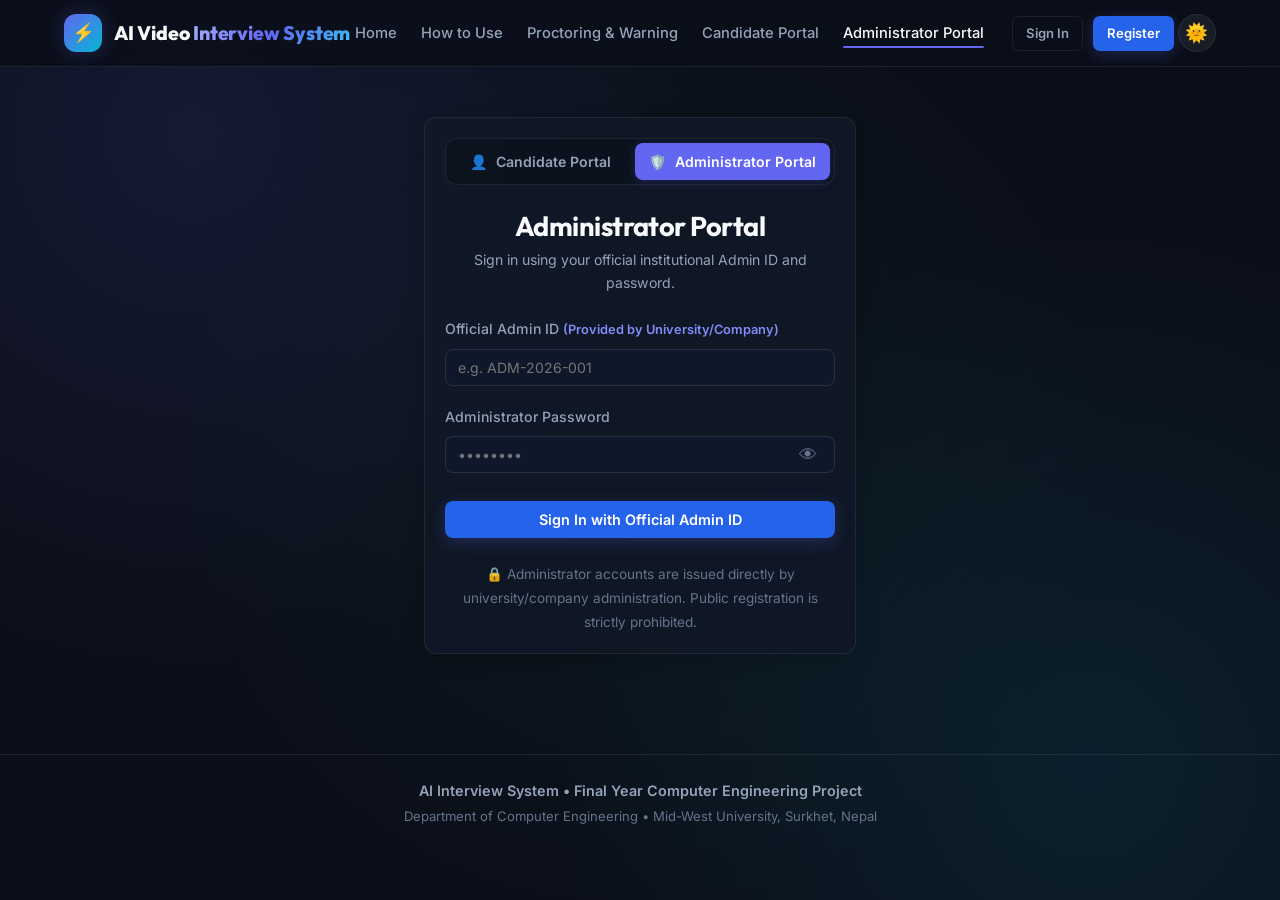
==== frontend/admin.html @ eaf7e66b "feat: complete AI interview assessment system with production CI/CD" ====
<!DOCTYPE html>
<html lang="en">
<head>
  <meta charset="UTF-8">
  <meta name="viewport" content="width=device-width, initial-scale=1.0">
  <title>Administrator Console - AI Video Interview System</title>
  <link rel="preconnect" href="https://fonts.googleapis.com">
  <link rel="preconnect" href="https://fonts.gstatic.com" crossorigin>
  <link href="https://fonts.googleapis.com/css2?family=Inter:wght@400;500;600;700&family=Outfit:wght@600;700;800&display=swap" rel="stylesheet">
  <link rel="stylesheet" href="css/style.css">
  <script>(function(){try{var t=localStorage.getItem("ai_theme")||"dark";document.documentElement.setAttribute("data-theme",t);}catch(e){}})();</script>
</head>
<body>

  <!-- Navigation -->
  <nav class="navbar">
    <div class="container nav-container">
      <a href="index.html" class="brand-logo">
        <div class="brand-icon">⚡</div>
        <span>AI Video <span class="gradient-text">Interview System</span></span>
      </a>
      <ul class="nav-links" id="main-nav-links">
        <li><a href="index.html" class="nav-link">Home</a></li>
        <li><a href="admin.html" class="nav-link active">Admin Console</a></li>
        <li><a href="db_viewer.html" class="nav-link">Database Records</a></li>
      </ul>
      <div id="nav-user-slot" class="nav-user"></div>
    </div>
  </nav>

  <div class="container" style="padding-top: 40px; padding-bottom: 80px;">

    <!-- Console Header -->
    <div style="display: flex; justify-content: space-between; align-items: center; margin-bottom: 32px; flex-wrap: wrap; gap: 16px;">
      <div>
        <div style="display: flex; align-items: center; gap: 10px; margin-bottom: 6px; flex-wrap: wrap;">
          <span class="badge-role" style="background: rgba(99, 102, 241, 0.2); color: #a5b4fc; font-weight: 700;" id="admin-badge-id">ADMIN ID: ADM-2026-001</span>
          <span class="badge-role" style="background: rgba(16, 185, 129, 0.15); color: #34d399; font-weight: 700;" id="admin-badge-inst">Mid-West University</span>
        </div>
        <h1 style="font-size: 2.2rem;">Talent Acquisition & <span class="gradient-text">Admin Console</span></h1>
        <p style="color: var(--text-secondary); margin-top: 4px;">Candidate evaluation metrics, multimodal AI scores, and ranked assessment reports.</p>
      </div>
      <div style="display: flex; gap: 12px; align-items: center; flex-wrap: wrap;">
        <button class="btn btn-primary btn-sm" onclick="openProvisionModal()">➕ Provision Admin</button>
        <a href="db_viewer.html" class="btn btn-secondary btn-sm">🗄️ Database Explorer</a>
        <button class="btn btn-outline btn-sm" onclick="loadRecruiterData()">🔄 Refresh Data</button>
      </div>
    </div>

    <!-- Admin KPI Metrics Row -->
    <div class="grid-3" style="margin-bottom: 32px;">
      <div class="glass-card">
        <div style="font-size: 0.85rem; color: var(--text-muted); font-weight: 600; text-transform: uppercase;">Total Registered Applicants</div>
        <div style="font-size: 2.5rem; font-weight: 800; font-family: var(--font-display); color: #818cf8; margin-top: 10px;" id="admin-total-candidates">--</div>
        <div style="font-size: 0.85rem; color: var(--text-secondary); margin-top: 4px;">Active talent pool in system</div>
      </div>

      <div class="glass-card">
        <div style="font-size: 0.85rem; color: var(--text-muted); font-weight: 600; text-transform: uppercase;">Completed Assessments</div>
        <div style="font-size: 2.5rem; font-weight: 800; font-family: var(--font-display); color: var(--accent-cyan); margin-top: 10px;" id="admin-completed-interviews">--</div>
        <div style="font-size: 0.85rem; color: var(--text-secondary); margin-top: 4px;">Evaluated via multimodal fusion models</div>
      </div>

      <div class="glass-card">
        <div style="font-size: 0.85rem; color: var(--text-muted); font-weight: 600; text-transform: uppercase;">Applicant Pool Average</div>
        <div style="font-size: 2.5rem; font-weight: 800; font-family: var(--font-display); color: var(--accent-emerald); margin-top: 10px;" id="admin-avg-score">--%</div>
        <div style="font-size: 0.85rem; color: var(--text-secondary); margin-top: 4px;">Composite scoring benchmark</div>
      </div>
    </div>

    <!-- Candidate Search by ID Section -->
    <div class="candidate-search-card" id="admin-search-candidate-section">
      <div style="display: flex; justify-content: space-between; align-items: center; flex-wrap: wrap; gap: 12px;">
        <div>
          <div style="display: flex; align-items: center; gap: 8px; margin-bottom: 4px;">
            <span class="badge-role" style="background: rgba(99, 102, 241, 0.2); color: #a5b4fc; font-weight: 700;">PRO FEATURE</span>
            <h2 style="font-size: 1.35rem; margin: 0; color: var(--text-primary);">Search Candidate Record</h2>
          </div>
          <p style="color: var(--text-secondary); font-size: 0.9rem; margin: 0;">
            Enter an applicant's unique Candidate ID to inspect their complete verification dossier, Q&A records, adaptive interview flow, and proctoring security logs.
          </p>
        </div>
      </div>

      <form id="admin-search-form" class="search-input-group" onsubmit="handleCandidateSearch(event)">
        <input 
          type="text" 
          id="admin-search-cid" 
          class="search-input-field" 
          placeholder="Enter Candidate ID (e.g. CID-2026-9E4B2A or AI-2026-0001)..." 
          required 
          autocomplete="off"
        >
        <button type="submit" class="btn btn-primary" id="btn-admin-search" style="padding: 13px 26px; font-weight: 700;">
          🔍 Search Candidate
        </button>
      </form>

      <!-- Quick Candidate Pool Chips -->
      <div class="candidate-quick-chips" id="admin-quick-chips-wrap" style="display: none;">
        <span style="font-size: 0.8rem; color: var(--text-muted); font-weight: 600;">Candidate Talent Pool:</span>
        <div id="admin-quick-chips-list" style="display: flex; gap: 8px; flex-wrap: wrap;"></div>
      </div>

      <!-- Quick Search Status / Alert -->
      <div id="admin-search-status" style="margin-top: 14px; display: none;"></div>
    </div>

    <!-- Candidate Ranking Table Card -->
    <div class="glass-card">
      <div class="glass-card-header" style="flex-wrap: wrap; gap: 16px;">
        <div>
          <h3 class="section-title" style="font-size: 1.3rem;">Candidate Performance Ranking</h3>
          <p class="section-subtitle">Ranked by multimodal AI evaluation (Text semantic relevance + Speech prosody + Facial gaze/pose)</p>
        </div>
        <div style="display: flex; gap: 10px; align-items: center; flex-wrap: wrap;">
          <input type="text" id="admin-search-input" class="form-control" placeholder="Search candidate, role, or score..." style="width: 240px;" oninput="filterRankings()">
          <select id="admin-role-filter" class="form-control" style="width: 170px;" onchange="filterRankings()">
            <option value="">All Disciplines</option>
            <option value="Software Engineer">Software Engineer</option>
            <option value="AI/ML Engineer">AI/ML Engineer</option>
            <option value="Full Stack Developer">Full Stack Developer</option>
            <option value="Data Scientist">Data Scientist</option>
          </select>
          <button type="button" class="btn-export" onclick="exportCandidates('csv')" title="Export candidate data to CSV spreadsheet">
            📥 CSV
          </button>
          <button type="button" class="btn-export" style="background: rgba(99, 102, 241, 0.15); border-color: rgba(99, 102, 241, 0.3); color: #a5b4fc;" onclick="exportCandidates('json')" title="Export candidate data to JSON file">
            📋 JSON
          </button>
        </div>
      </div>

      <div class="table-responsive" style="margin-top: 12px;">
        <table class="custom-table">
          <thead>
            <tr>
              <th style="width: 70px;">Rank</th>
              <th>Candidate Name</th>
              <th>Target Discipline</th>
              <th>Overall Score</th>
              <th>Communication</th>
              <th>Technical</th>
              <th>Eye Contact</th>
              <th>Interview Date</th>
              <th style="text-align: right;">Action</th>
            </tr>
          </thead>
          <tbody id="admin-rankings-tbody">
            <tr>
              <td colspan="9" style="text-align: center; color: var(--text-muted); padding: 32px;">Loading candidate rankings...</td>
            </tr>
          </tbody>
        </table>
      </div>
    </div>

  </div>

  <script src="js/main.js"></script>
  <script src="js/auth.js"></script>
  <script>
    let allRankings = [];

    document.addEventListener("DOMContentLoaded", async () => {
      // Enforce strict administrator authorization guard
      const user = Api.getUser();
      const token = Api.getToken();
      if (!token) {
        window.location.href = "login.html?portal=admin";
        return;
      }
      if (!user || (user.role !== "admin" && user.role !== "recruiter")) {
        Api.clearAuth();
        showToast("Access Denied: Candidate accounts cannot access the Administrator Console.", "error");
        setTimeout(() => {
          window.location.href = "dashboard.html";
        }, 1000);
        return;
      }

      // Display official Admin ID and Institution
      if (user.admin_id) {
        document.getElementById("admin-badge-id").textContent = `ADMIN ID: ${user.admin_id}`;
      }
      if (user.institution) {
        document.getElementById("admin-badge-inst").textContent = user.institution;
      }

      loadRecruiterData();
      loadCandidatePoolChips();
    });

    async function loadRecruiterData() {
      try {
        const res = await Api.request("/api/admin/stats");
        const data = res.data;
        document.getElementById("admin-total-candidates").textContent = data.total_candidates;
        document.getElementById("admin-completed-interviews").textContent = data.completed_interviews;
        document.getElementById("admin-avg-score").textContent = `${data.average_score}%`;

        allRankings = data.candidate_rankings || [];
        renderRankings(allRankings);
      } catch (err) {
        console.error("Admin stats error:", err);
        showToast("Failed to load administrator metrics: " + err.message, "error");
      }
    }

    async function loadCandidatePoolChips() {
      try {
        const res = await Api.request("/api/admin/candidates");
        if (res && res.candidates && res.candidates.length > 0) {
          const wrap = document.getElementById("admin-quick-chips-wrap");
          const list = document.getElementById("admin-quick-chips-list");
          wrap.style.display = "flex";
          list.innerHTML = "";
          res.candidates.slice(0, 8).forEach(c => {
            const cid = c.candidate_id || `CID-${c.id}`;
            const chip = document.createElement("button");
            chip.type = "button";
            chip.className = "candidate-chip";
            chip.textContent = `${cid} (${c.full_name})`;
            chip.onclick = () => {
              document.getElementById("admin-search-cid").value = cid;
              handleCandidateSearchDirect(cid);
            };
            list.appendChild(chip);
          });
        }
      } catch (err) {
        console.warn("Could not load candidate pool chips:", err);
      }
    }

    async function handleCandidateSearch(e) {
      e.preventDefault();
      const cid = document.getElementById("admin-search-cid").value.trim();
      if (!cid) return;
      handleCandidateSearchDirect(cid);
    }

    async function handleCandidateSearchDirect(candidateId) {
      const btn = document.getElementById("btn-admin-search");
      const statusDiv = document.getElementById("admin-search-status");

      if (btn) {
        btn.disabled = true;
        btn.textContent = "Verifying ID...";
      }
      statusDiv.style.display = "block";
      statusDiv.innerHTML = `<span style="color: var(--text-muted); font-size: 0.9rem;">Querying database for Candidate ID <strong>${escapeHtml(candidateId)}</strong>...</span>`;

      try {
        const res = await Api.request(`/api/admin/candidates/search-by-id?id=${encodeURIComponent(candidateId)}`);
        if (res && res.status === "success") {
          const cand = res.candidate;
          statusDiv.innerHTML = `
            <div style="background: rgba(16, 185, 129, 0.15); border: 1px solid rgba(16, 185, 129, 0.3); border-radius: var(--radius-sm); padding: 12px 16px; display: flex; justify-content: space-between; align-items: center; flex-wrap: wrap; gap: 12px;">
              <div>
                <strong style="color: #34d399;">✓ Candidate Record Verified:</strong> 
                <span style="color: var(--text-primary); font-weight: 700; margin-left: 6px;">${escapeHtml(cand.full_name)}</span> 
                <span class="badge-role" style="background: rgba(99, 102, 241, 0.2); color: #a5b4fc; margin-left: 8px;">${escapeHtml(cand.candidate_id)}</span>
              </div>
              <a href="candidate_report.html?candidate_id=${encodeURIComponent(cand.candidate_id)}" class="btn btn-primary btn-sm" style="font-weight: 700;">
                Open Complete Report ➡️
              </a>
            </div>
          `;
          setTimeout(() => {
            window.location.href = `candidate_report.html?candidate_id=${encodeURIComponent(cand.candidate_id)}`;
          }, 450);
        }
      } catch (err) {
        statusDiv.innerHTML = `
          <div style="background: rgba(239, 68, 68, 0.12); border: 1px solid rgba(239, 68, 68, 0.3); border-radius: var(--radius-sm); padding: 12px 16px; color: #f87171; font-size: 0.9rem;">
            ⚠️ ${escapeHtml(err.message || `No candidate record found matching ID '${candidateId}'.`)}
          </div>
        `;
      } finally {
        if (btn) {
          btn.disabled = false;
          btn.textContent = "🔍 Search Candidate";
        }
      }
    }

    function renderRankings(rankings) {
      const tbody = document.getElementById("admin-rankings-tbody");
      if (rankings.length === 0) {
        tbody.innerHTML = `<tr><td colspan="9" style="text-align:center; padding:32px; color:var(--text-muted);">No candidate interview records found.</td></tr>`;
        return;
      }

      let rows = "";
      rankings.forEach(r => {
        const scoreColor = r.overall_score >= 80 ? "var(--accent-emerald)" : (r.overall_score >= 65 ? "#818cf8" : "var(--accent-amber)");
        const photoSrc = r.profile_photo_url || "data:image/svg+xml;utf8,<svg xmlns='http://www.w3.org/2000/svg' width='38' height='38' viewBox='0 0 24 24' fill='%236366f1'><circle cx='12' cy='8' r='4'/><path d='M4 20c0-4 4-6 8-6s8 2 8 6'/></svg>";
        const candParam = r.candidate_id || r.candidate_name || r.id;

        rows += `
          <tr>
            <td><span class="badge-role" style="background:rgba(99,102,241,0.2); font-weight:800; color:#a5b4fc;">#${r.rank}</span></td>
            <td>
              <div style="display: flex; align-items: center; gap: 12px;">
                <img src="${photoSrc}" class="candidate-avatar-table" alt="${escapeHtml(r.candidate_name)}">
                <div>
                  <div style="font-weight:600; color:var(--text-primary);">${escapeHtml(r.candidate_name)}</div>
                  <div style="font-size:0.78rem; font-family:var(--font-display); color:#a5b4fc; font-weight:600;">
                    ${r.candidate_id ? escapeHtml(r.candidate_id) : "CID-UNASSIGNED"}
                  </div>
                </div>
              </div>
            </td>
            <td><span class="badge-tag tech" style="margin:0;">${escapeHtml(r.target_role)}</span></td>
            <td style="font-weight:800; font-size:1.05rem; color:${scoreColor};">${r.overall_score}%</td>
            <td>${r.communication_score}%</td>
            <td>${r.technical_score}%</td>
            <td>${r.eye_contact_pct}%</td>
            <td style="color:var(--text-muted); font-size:0.88rem;">${r.date}</td>
            <td style="text-align: right; white-space: nowrap;">
              <a href="candidate_report.html?candidate_id=${encodeURIComponent(candParam)}" class="btn btn-primary btn-sm" style="font-weight:700; margin-right:6px;">Dossier</a>
              <a href="report.html?interview_id=${r.interview_id}" class="btn btn-outline btn-sm">Report</a>
            </td>
          </tr>
        `;
      });
      tbody.innerHTML = rows;
    }

    function filterRankings() {
      const query = (document.getElementById("admin-search-input")?.value || "").trim().toLowerCase();
      const roleFilter = (document.getElementById("admin-role-filter")?.value || "").trim().toLowerCase();

      const filtered = allRankings.filter(r => {
        const matchesQuery = !query ||
          (r.candidate_name && r.candidate_name.toLowerCase().includes(query)) ||
          (r.candidate_id && r.candidate_id.toLowerCase().includes(query)) ||
          (r.target_role && r.target_role.toLowerCase().includes(query)) ||
          String(r.overall_score).includes(query);

        const matchesRole = !roleFilter ||
          (r.target_role && r.target_role.toLowerCase().includes(roleFilter));

        return matchesQuery && matchesRole;
      });

      renderRankings(filtered);
    }

    async function exportCandidates(format = "csv") {
      try {
        showToast(`Generating ${format.toUpperCase()} export...`, "info");
        const token = Api.getToken();
        const role = (document.getElementById("admin-role-filter")?.value || "").trim();
        let url = `/api/admin/export-candidates?format=${format}`;
        if (role) url += `&role=${encodeURIComponent(role)}`;

        const response = await fetch(`${API_BASE}${url}`, {
          headers: {
            "Authorization": `Bearer ${token}`
          }
        });

        if (!response.ok) {
          const errData = await response.json().catch(() => ({}));
          throw new Error(errData.message || `Export failed with status ${response.status}`);
        }

        const blob = await response.blob();
        const downloadUrl = window.URL.createObjectURL(blob);
        const a = document.createElement("a");
        a.style.display = "none";
        a.href = downloadUrl;
        a.download = `candidates_export_${new Date().toISOString().slice(0, 10)}.${format}`;
        document.body.appendChild(a);
        a.click();
        window.URL.revokeObjectURL(downloadUrl);
        a.remove();
        showToast(`${format.toUpperCase()} roster exported successfully!`, "success");
      } catch (err) {
        console.error("Export error:", err);
        showToast("Export failed: " + err.message, "error");
      }
    }

    function escapeHtml(str) {
      if (!str) return "";
      return String(str).replace(/&/g, "&amp;").replace(/</g, "&lt;").replace(/>/g, "&gt;").replace(/"/g, "&quot;");
    }

    // Provision Admin Modal logic
    function openProvisionModal() {
      const modal = document.getElementById("provision-admin-modal");
      if (modal) modal.style.display = "flex";
    }

    function closeProvisionModal() {
      const modal = document.getElementById("provision-admin-modal");
      if (modal) modal.style.display = "none";
    }

    async function handleProvisionSubmit(e) {
      e.preventDefault();
      const submitBtn = document.getElementById("btn-submit-provision");
      const name = document.getElementById("prov-name").value.trim();
      const email = document.getElementById("prov-email").value.trim();
      const password = document.getElementById("prov-password").value.trim();
      const institution = document.getElementById("prov-institution").value.trim();
      const roleTitle = document.getElementById("prov-role-title").value.trim();

      try {
        submitBtn.disabled = true;
        submitBtn.textContent = "Provisioning Official Account...";

        const res = await Api.request("/api/admin/provision", {
          method: "POST",
          body: JSON.stringify({
            full_name: name,
            email: email,
            password: password,
            institution: institution,
            target_role: roleTitle
          })
        });

        const newAdmin = res.admin;
        showToast(`Official Admin ID ${newAdmin.admin_id} issued successfully for ${newAdmin.full_name}!`, "success");
        closeProvisionModal();
        document.getElementById("provision-form").reset();
      } catch (err) {
        showToast(err.message || "Failed to provision administrator account", "error");
      } finally {
        submitBtn.disabled = false;
        submitBtn.textContent = "Issue Official Admin Account";
      }
    }
  </script>

  <!-- Institutional Admin Provisioning Modal -->
  <div id="provision-admin-modal" style="display: none; position: fixed; inset: 0; background: rgba(0,0,0,0.75); backdrop-filter: blur(6px); z-index: 9999; align-items: center; justify-content: center; padding: 20px;">
    <div class="glass-card" style="max-width: 480px; width: 100%; border: 1px solid rgba(99, 102, 241, 0.4);">
      <div style="display: flex; justify-content: space-between; align-items: center; margin-bottom: 20px;">
        <div>
          <span class="badge-role" style="background: rgba(99, 102, 241, 0.2); color: #a5b4fc; font-weight: 700;">INSTITUTIONAL ACCESS</span>
          <h3 style="font-size: 1.4rem; margin-top: 6px;">Provision Admin Account</h3>
          <p style="font-size: 0.85rem; color: var(--text-secondary); margin-top: 2px;">Create official company or university administrative credentials</p>
        </div>
        <button type="button" class="btn btn-outline btn-sm" onclick="closeProvisionModal()" style="padding: 4px 10px; font-size: 1.1rem;">&times;</button>
      </div>

      <form id="provision-form" onsubmit="handleProvisionSubmit(event)">
        <div class="input-group">
          <label for="prov-name">Administrator Full Name</label>
          <input type="text" id="prov-name" class="form-control" placeholder="e.g. Dr. Hari Prasad" required>
        </div>

        <div class="input-group">
          <label for="prov-email">Official Institutional Email</label>
          <input type="email" id="prov-email" class="form-control" placeholder="admin.faculty@mwu.edu.np" required>
        </div>

        <div class="input-group">
          <label for="prov-password">Temporary Initial Password</label>
          <input type="password" id="prov-password" class="form-control" placeholder="Minimum 6 characters" minlength="6" required>
        </div>

        <div class="input-group">
          <label for="prov-institution">Issuing University / Company</label>
          <input type="text" id="prov-institution" class="form-control" value="Mid-West University" required>
        </div>

        <div class="input-group">
          <label for="prov-role-title">Administrative Role Title</label>
          <select id="prov-role-title" class="form-control">
            <option value="Recruitment Lead">Recruitment Lead</option>
            <option value="Department Chair">Department Chair</option>
            <option value="Faculty Evaluator">Faculty Evaluator</option>
            <option value="Academic Dean">Academic Dean</option>
          </select>
        </div>

        <div style="font-size: 0.8rem; color: var(--text-muted); margin-bottom: 16px;">
          ℹ️ An official unique Admin ID (format: <code>ADM-YYYY-XXX</code>) will be generated automatically.
        </div>

        <div style="display: flex; gap: 12px; justify-content: flex-end;">
          <button type="button" class="btn btn-outline btn-sm" onclick="closeProvisionModal()">Cancel</button>
          <button type="submit" id="btn-submit-provision" class="btn btn-primary btn-sm">Issue Official Admin Account</button>
        </div>
      </form>
    </div>
  </div>

  <footer class="footer" style="margin-top: 50px; text-align: center; border-top: 1px solid var(--border-color); padding: 24px 0;">
    <div class="container">
      <p style="font-size: 0.9rem; color: var(--text-secondary); font-weight: 600;">
        AI Interview System &bull; Final Year Computer Engineering Project
      </p>
      <p style="font-size: 0.82rem; color: var(--text-muted); margin-top: 4px;">
        Department of Computer Engineering &bull; Mid-West University, Surkhet, Nepal
      </p>
    </div>
  </footer>
</body>
</html>
---- frontend/css/style.css ----
/* ===================================================================
   AI-Powered Intelligent Video Interview Assessment System
   Design System & Styling - Dark & Light Modern Themes
   Full Multi-Device Responsiveness (Mobile, Tablet, Laptop, Desktop)
   =================================================================== */

:root {
  /* Dark Theme (Default) */
  --bg-primary: #0b0f19;
  --bg-secondary: #111827;
  --bg-card: rgba(22, 30, 49, 0.75);
  --bg-card-hover: rgba(30, 41, 67, 0.85);
  --bg-elevated: rgba(17, 24, 39, 0.85);
  --border-color: rgba(255, 255, 255, 0.08);
  --border-focus: rgba(99, 102, 241, 0.5);
  
  --text-primary: #f8fafc;
  --text-secondary: #94a3b8;
  --text-muted: #64748b;
  
  --primary: #6366f1;
  --primary-hover: #4f46e5;
  --primary-glow: rgba(99, 102, 241, 0.25);
  
  --accent-cyan: #06b6d4;
  --accent-emerald: #10b981;
  --accent-amber: #f59e0b;
  --accent-rose: #f43f5e;
  
  --font-sans: 'Inter', -apple-system, BlinkMacSystemFont, 'Segoe UI', Roboto, sans-serif;
  --font-display: 'Outfit', -apple-system, BlinkMacSystemFont, sans-serif;
  
  --radius-sm: 8px;
  --radius-md: 12px;
  --radius-lg: 18px;
  --radius-full: 9999px;
  
  --shadow-sm: 0 2px 8px rgba(0, 0, 0, 0.3);
  --shadow-md: 0 8px 24px rgba(0, 0, 0, 0.4);
  --shadow-lg: 0 16px 40px rgba(0, 0, 0, 0.6);
  --shadow-glow: 0 0 30px var(--primary-glow);
  
  --transition: all 0.25s cubic-bezier(0.16, 1, 0.3, 1);
  --theme-transition: background-color 0.3s ease, background 0.3s ease, color 0.3s ease, border-color 0.3s ease, box-shadow 0.3s ease;
}

/* ===================================================================
   Light Theme Token Overrides
   =================================================================== */
[data-theme="light"] {
  --bg-primary: #f8fafc;
  --bg-secondary: #f1f5f9;
  --bg-card: rgba(255, 255, 255, 0.92);
  --bg-card-hover: #ffffff;
  --bg-elevated: #ffffff;
  --border-color: rgba(0, 0, 0, 0.09);
  --border-focus: rgba(99, 102, 241, 0.7);
  
  --text-primary: #0f172a;
  --text-secondary: #475569;
  --text-muted: #64748b;
  
  --primary: #4f46e5;
  --primary-hover: #4338ca;
  --primary-glow: rgba(79, 70, 229, 0.2);
  
  --shadow-sm: 0 2px 8px rgba(0, 0, 0, 0.05);
  --shadow-md: 0 8px 24px rgba(0, 0, 0, 0.07);
  --shadow-lg: 0 16px 40px rgba(0, 0, 0, 0.1);
  --shadow-glow: 0 0 25px rgba(79, 70, 229, 0.15);
}

*, *::before, *::after {
  margin: 0;
  padding: 0;
  box-sizing: border-box;
}

html {
  scroll-behavior: smooth;
  -webkit-text-size-adjust: 100%;
}

body {
  font-family: var(--font-sans);
  background-color: var(--bg-primary);
  color: var(--text-primary);
  min-height: 100vh;
  line-height: 1.6;
  overflow-x: hidden;
  background-image: 
    radial-gradient(circle at 15% 15%, rgba(99, 102, 241, 0.12) 0%, transparent 40%),
    radial-gradient(circle at 85% 85%, rgba(6, 182, 212, 0.10) 0%, transparent 40%),
    radial-gradient(circle at 50% 50%, rgba(16, 185, 129, 0.05) 0%, transparent 60%);
  background-attachment: fixed;
  transition: var(--theme-transition);
}

[data-theme="light"] body {
  background-image: 
    radial-gradient(circle at 15% 15%, rgba(99, 102, 241, 0.05) 0%, transparent 40%),
    radial-gradient(circle at 85% 85%, rgba(6, 182, 212, 0.04) 0%, transparent 40%),
    radial-gradient(circle at 50% 50%, rgba(16, 185, 129, 0.03) 0%, transparent 60%);
}

a {
  color: inherit;
  text-decoration: none;
}

/* Global Theme Transition Smoothing */
body, .navbar, .glass-card, .form-control, .btn, .portal-tabs, .footer, .feature-card {
  transition: var(--theme-transition);
}

/* ===================================================================
   Typography & Utilities
   =================================================================== */
h1, h2, h3, h4, h5, h6 {
  font-family: var(--font-display);
  font-weight: 700;
  letter-spacing: -0.02em;
  color: var(--text-primary);
  line-height: 1.25;
}

.gradient-text {
  background: linear-gradient(135deg, #a5b4fc 0%, #6366f1 50%, #38bdf8 100%);
  -webkit-background-clip: text;
  -webkit-text-fill-color: transparent;
}

[data-theme="light"] .gradient-text {
  background: linear-gradient(135deg, #4338ca 0%, #6366f1 60%, #0284c7 100%);
  -webkit-background-clip: text;
  -webkit-text-fill-color: transparent;
}

.gradient-accent {
  background: linear-gradient(135deg, #10b981 0%, #06b6d4 100%);
  -webkit-background-clip: text;
  -webkit-text-fill-color: transparent;
}

.container {
  max-width: 1200px;
  margin: 0 auto;
  padding: 0 24px;
  width: 100%;
}

/* ===================================================================
   Navigation Bar & Responsive Header
   =================================================================== */
.navbar {
  position: sticky;
  top: 0;
  z-index: 1000;
  backdrop-filter: blur(16px);
  -webkit-backdrop-filter: blur(16px);
  background: rgba(11, 15, 25, 0.85);
  border-bottom: 1px solid var(--border-color);
  padding: 14px 0;
}

[data-theme="light"] .navbar {
  background: rgba(255, 255, 255, 0.90);
  border-bottom-color: rgba(0, 0, 0, 0.08);
  box-shadow: 0 2px 14px rgba(0, 0, 0, 0.04);
}

.navbar .nav-container {
  display: flex;
  align-items: center;
  justify-content: space-between;
  position: relative;
}

.brand-logo {
  display: flex;
  align-items: center;
  gap: 12px;
  font-family: var(--font-display);
  font-size: 1.22rem;
  font-weight: 800;
  letter-spacing: -0.01em;
  color: var(--text-primary);
  flex-shrink: 0;
}

.brand-icon {
  width: 38px;
  height: 38px;
  border-radius: var(--radius-md);
  background: linear-gradient(135deg, var(--primary), var(--accent-cyan));
  display: flex;
  align-items: center;
  justify-content: center;
  font-size: 1.15rem;
  box-shadow: 0 0 20px var(--primary-glow);
  flex-shrink: 0;
}

/* Navigation Links & User Controls */
.nav-menu-wrapper {
  display: flex;
  align-items: center;
  gap: 28px;
}

.nav-links {
  display: flex;
  align-items: center;
  gap: 24px;
  list-style: none;
}

.nav-link {
  color: var(--text-secondary);
  font-size: 0.92rem;
  font-weight: 500;
  transition: var(--transition);
  position: relative;
  padding: 6px 0;
}

.nav-link:hover, .nav-link.active {
  color: var(--text-primary);
}

[data-theme="light"] .nav-link:hover, [data-theme="light"] .nav-link.active {
  color: var(--primary);
}

.nav-link.active::after {
  content: '';
  position: absolute;
  bottom: 0;
  left: 0;
  right: 0;
  height: 2px;
  background: var(--primary);
  border-radius: 2px;
}

.nav-user {
  display: flex;
  align-items: center;
  gap: 14px;
}

.badge-role {
  padding: 4px 10px;
  border-radius: var(--radius-full);
  font-size: 0.75rem;
  font-weight: 600;
  text-transform: uppercase;
  letter-spacing: 0.05em;
  background: rgba(99, 102, 241, 0.15);
  color: #a5b4fc;
  border: 1px solid rgba(99, 102, 241, 0.3);
}

[data-theme="light"] .badge-role {
  background: rgba(79, 70, 229, 0.1);
  color: #4f46e5;
  border-color: rgba(79, 70, 229, 0.25);
}

/* Header Action Buttons (Theme Toggle & Mobile Menu) */
.nav-actions {
  display: flex;
  align-items: center;
  gap: 10px;
}

.theme-toggle-btn {
  width: 38px;
  height: 38px;
  border-radius: var(--radius-full);
  border: 1px solid var(--border-color);
  background: rgba(255, 255, 255, 0.06);
  color: var(--text-primary);
  display: inline-flex;
  align-items: center;
  justify-content: center;
  font-size: 1.15rem;
  cursor: pointer;
  transition: var(--transition);
  outline: none;
  flex-shrink: 0;
  user-select: none;
}

.theme-toggle-btn:hover {
  transform: scale(1.08);
  border-color: var(--primary);
  box-shadow: 0 0 12px var(--primary-glow);
}

[data-theme="light"] .theme-toggle-btn {
  background: #ffffff;
  border-color: #cbd5e1;
  color: #0f172a;
  box-shadow: 0 2px 6px rgba(0, 0, 0, 0.05);
}

.nav-toggle-btn {
  display: none;
  width: 38px;
  height: 38px;
  border-radius: var(--radius-md);
  border: 1px solid var(--border-color);
  background: rgba(255, 255, 255, 0.06);
  color: var(--text-primary);
  align-items: center;
  justify-content: center;
  font-size: 1.3rem;
  cursor: pointer;
  transition: var(--transition);
  outline: none;
  flex-shrink: 0;
  user-select: none;
}

.nav-toggle-btn:hover {
  background: rgba(255, 255, 255, 0.12);
  border-color: var(--primary);
}

[data-theme="light"] .nav-toggle-btn {
  background: #ffffff;
  border-color: #cbd5e1;
  color: #0f172a;
}

/* ===================================================================
   Buttons & Form Controls
   =================================================================== */
.btn {
  display: inline-flex;
  align-items: center;
  justify-content: center;
  gap: 8px;
  padding: 10px 22px;
  border-radius: var(--radius-md);
  font-size: 0.94rem;
  font-weight: 600;
  cursor: pointer;
  transition: var(--transition);
  border: 1px solid transparent;
  outline: none;
  white-space: nowrap;
  text-align: center;
}

.btn-primary {
  background: linear-gradient(135deg, var(--primary), #4338ca);
  color: #ffffff !important;
  box-shadow: 0 4px 16px var(--primary-glow);
}

.btn-primary:hover {
  transform: translateY(-2px);
  box-shadow: 0 6px 24px rgba(99, 102, 241, 0.45);
}

.btn-secondary {
  background: rgba(255, 255, 255, 0.06);
  color: var(--text-primary);
  border-color: var(--border-color);
}

[data-theme="light"] .btn-secondary {
  background: #ffffff;
  color: #0f172a;
  border-color: #cbd5e1;
  box-shadow: var(--shadow-sm);
}

.btn-secondary:hover {
  background: rgba(255, 255, 255, 0.12);
  transform: translateY(-2px);
}

[data-theme="light"] .btn-secondary:hover {
  background: #f1f5f9;
}

.btn-success {
  background: linear-gradient(135deg, #10b981, #059669);
  color: #ffffff;
  box-shadow: 0 4px 16px rgba(16, 185, 129, 0.25);
}

.btn-danger {
  background: linear-gradient(135deg, #f43f5e, #e11d48);
  color: #ffffff;
  box-shadow: 0 4px 16px rgba(244, 63, 94, 0.25);
}

.btn-outline {
  background: transparent;
  border: 1px solid var(--border-color);
  color: var(--text-secondary);
}

[data-theme="light"] .btn-outline {
  color: var(--text-secondary);
  border-color: #cbd5e1;
}

.btn-outline:hover {
  border-color: var(--primary);
  color: var(--text-primary);
}

[data-theme="light"] .btn-outline:hover {
  color: var(--primary);
  border-color: var(--primary);
}

.btn-sm {
  padding: 6px 14px;
  font-size: 0.85rem;
}

.btn-lg {
  padding: 14px 30px;
  font-size: 1.02rem;
}

.input-group {
  display: flex;
  flex-direction: column;
  gap: 8px;
  margin-bottom: 20px;
  width: 100%;
}

.input-group label {
  font-size: 0.88rem;
  font-weight: 500;
  color: var(--text-secondary);
}

.form-control {
  width: 100%;
  padding: 12px 16px;
  background: var(--bg-elevated);
  border: 1px solid var(--border-color);
  border-radius: var(--radius-md);
  color: var(--text-primary);
  font-family: inherit;
  font-size: 0.95rem;
  transition: var(--transition);
}

[data-theme="light"] .form-control {
  background: #ffffff;
  border-color: #cbd5e1;
  color: #0f172a;
}

.form-control:focus {
  outline: none;
  border-color: var(--border-focus);
  box-shadow: 0 0 0 3px rgba(99, 102, 241, 0.2);
}

/* ===================================================================
   Glassmorphic Cards & Layout
   =================================================================== */
.glass-card {
  background: var(--bg-card);
  backdrop-filter: blur(12px);
  -webkit-backdrop-filter: blur(12px);
  border: 1px solid var(--border-color);
  border-radius: var(--radius-lg);
  padding: 28px;
  box-shadow: var(--shadow-md);
  transition: var(--transition);
  position: relative;
  overflow: hidden;
}

.glass-card:hover {
  border-color: rgba(255, 255, 255, 0.16);
}

[data-theme="light"] .glass-card:hover {
  border-color: rgba(0, 0, 0, 0.15);
  box-shadow: var(--shadow-lg);
}

.glass-card-header {
  display: flex;
  align-items: center;
  justify-content: space-between;
  margin-bottom: 20px;
}

.section-title {
  font-size: 1.4rem;
  margin-bottom: 6px;
}

.section-subtitle {
  color: var(--text-secondary);
  font-size: 0.9rem;
}

/* ===================================================================
   Hero Section
   =================================================================== */
.hero {
  padding: 70px 0 50px;
  text-align: center;
}

.hero-tag {
  display: inline-flex;
  align-items: center;
  gap: 8px;
  padding: 6px 16px;
  border-radius: var(--radius-full);
  background: rgba(99, 102, 241, 0.12);
  border: 1px solid rgba(99, 102, 241, 0.3);
  font-size: 0.85rem;
  color: #a5b4fc;
  margin-bottom: 24px;
}

[data-theme="light"] .hero-tag {
  background: rgba(79, 70, 229, 0.08);
  border-color: rgba(79, 70, 229, 0.2);
  color: #4f46e5;
}

.hero h1 {
  font-size: clamp(2rem, 5vw, 3.4rem);
  line-height: 1.18;
  margin-bottom: 22px;
  max-width: 900px;
  margin-left: auto;
  margin-right: auto;
}

.hero-subtitle {
  font-size: clamp(0.98rem, 2vw, 1.18rem);
  color: var(--text-secondary);
  max-width: 750px;
  margin: 0 auto 34px;
  line-height: 1.65;
}

.hero-actions {
  display: flex;
  align-items: center;
  justify-content: center;
  gap: 16px;
  flex-wrap: wrap;
  margin-bottom: 30px;
}

/* ===================================================================
   Feature Grid & Cards
   =================================================================== */
.grid-3 {
  display: grid;
  grid-template-columns: repeat(auto-fit, minmax(300px, 1fr));
  gap: 24px;
}

.grid-2 {
  display: grid;
  grid-template-columns: repeat(auto-fit, minmax(380px, 1fr));
  gap: 24px;
}

.feature-card {
  padding: 28px;
  border-radius: var(--radius-lg);
  background: var(--bg-card);
  border: 1px solid var(--border-color);
  transition: var(--transition);
}

.feature-card:hover {
  transform: translateY(-4px);
  border-color: rgba(99, 102, 241, 0.4);
  box-shadow: 0 12px 30px rgba(0, 0, 0, 0.3);
}

[data-theme="light"] .feature-card:hover {
  box-shadow: 0 12px 30px rgba(0, 0, 0, 0.08);
}

.feature-icon {
  width: 50px;
  height: 50px;
  border-radius: var(--radius-md);
  display: flex;
  align-items: center;
  justify-content: center;
  font-size: 1.55rem;
  margin-bottom: 18px;
}

.icon-blue { background: rgba(99, 102, 241, 0.15); color: #818cf8; }
.icon-cyan { background: rgba(6, 182, 212, 0.15); color: #22d3ee; }
.icon-emerald { background: rgba(16, 185, 129, 0.15); color: #34d399; }
.icon-amber { background: rgba(245, 158, 11, 0.15); color: #fbbf24; }

/* ===================================================================
   Progress Bars & Skill Badges
   =================================================================== */
.progress-container {
  margin-bottom: 16px;
}

.progress-header {
  display: flex;
  justify-content: space-between;
  margin-bottom: 6px;
  font-size: 0.9rem;
  font-weight: 500;
}

.progress-bar-bg {
  width: 100%;
  height: 8px;
  background: rgba(255, 255, 255, 0.08);
  border-radius: var(--radius-full);
  overflow: hidden;
}

[data-theme="light"] .progress-bar-bg {
  background: #e2e8f0;
}

.progress-bar-fill {
  height: 100%;
  border-radius: var(--radius-full);
  transition: width 1s ease-in-out;
}

.fill-primary { background: linear-gradient(90deg, #6366f1, #818cf8); }
.fill-emerald { background: linear-gradient(90deg, #10b981, #34d399); }
.fill-cyan { background: linear-gradient(90deg, #06b6d4, #38bdf8); }
.fill-amber { background: linear-gradient(90deg, #f59e0b, #fbbf24); }

.badge-tag {
  display: inline-block;
  padding: 4px 12px;
  background: rgba(255, 255, 255, 0.06);
  border: 1px solid var(--border-color);
  border-radius: var(--radius-full);
  font-size: 0.82rem;
  color: var(--text-secondary);
  margin: 4px;
}

[data-theme="light"] .badge-tag {
  background: #f1f5f9;
  border-color: #e2e8f0;
  color: #334155;
}

.badge-tag.tech {
  background: rgba(99, 102, 241, 0.15);
  border-color: rgba(99, 102, 241, 0.3);
  color: #c7d2fe;
}

[data-theme="light"] .badge-tag.tech {
  background: rgba(79, 70, 229, 0.1);
  border-color: rgba(79, 70, 229, 0.25);
  color: #4338ca;
}

.badge-tag.soft {
  background: rgba(16, 185, 129, 0.15);
  border-color: rgba(16, 185, 129, 0.3);
  color: #a7f3d0;
}

[data-theme="light"] .badge-tag.soft {
  background: rgba(16, 185, 129, 0.1);
  border-color: rgba(16, 185, 129, 0.25);
  color: #047857;
}

/* ===================================================================
   Circular Radial Score Gauge
   =================================================================== */
.radial-gauge-container {
  position: relative;
  width: 160px;
  height: 160px;
  margin: 0 auto;
}

.radial-gauge-svg {
  width: 100%;
  height: 100%;
  transform: rotate(-90deg);
}

.radial-gauge-bg {
  fill: none;
  stroke: rgba(255, 255, 255, 0.08);
  stroke-width: 12;
}

[data-theme="light"] .radial-gauge-bg {
  stroke: rgba(0, 0, 0, 0.08);
}

.radial-gauge-progress {
  fill: none;
  stroke: url(#scoreGradient);
  stroke-width: 12;
  stroke-linecap: round;
  transition: stroke-dashoffset 1.2s ease-out;
}

.radial-gauge-text {
  position: absolute;
  top: 50%;
  left: 50%;
  transform: translate(-50%, -50%);
  text-align: center;
}

.radial-gauge-val {
  font-size: 2.2rem;
  font-weight: 800;
  font-family: var(--font-display);
  line-height: 1;
}

.radial-gauge-label {
  font-size: 0.85rem;
  color: var(--accent-emerald);
  font-weight: 600;
  margin-top: 4px;
}

/* ===================================================================
   Interview Room & Video Preview
   =================================================================== */
.interview-wrapper {
  display: grid;
  grid-template-columns: 1fr 380px;
  gap: 24px;
  align-items: start;
}

.video-container {
  position: relative;
  width: 100%;
  height: 480px;
  background: #000000;
  border-radius: var(--radius-lg);
  overflow: hidden;
  border: 1px solid var(--border-color);
  box-shadow: var(--shadow-lg);
}

.video-feed {
  width: 100%;
  height: 100%;
  object-fit: cover;
  transform: scaleX(-1);
}

.canvas-overlay {
  position: absolute;
  top: 0;
  left: 0;
  width: 100%;
  height: 100%;
  pointer-events: none;
  transform: scaleX(-1);
}

.video-status-bar {
  position: absolute;
  top: 16px;
  left: 16px;
  right: 16px;
  display: flex;
  justify-content: space-between;
  align-items: center;
  z-index: 10;
}

.rec-indicator {
  display: flex;
  align-items: center;
  gap: 8px;
  background: rgba(0, 0, 0, 0.7);
  backdrop-filter: blur(8px);
  padding: 6px 14px;
  border-radius: var(--radius-full);
  font-size: 0.85rem;
  font-weight: 700;
  color: #ffffff;
  border: 1px solid rgba(244, 63, 94, 0.4);
}

.rec-dot {
  width: 10px;
  height: 10px;
  background: var(--accent-rose);
  border-radius: 50%;
  animation: pulse 1.5s infinite;
}

@keyframes pulse {
  0% { transform: scale(1); opacity: 1; }
  50% { transform: scale(1.3); opacity: 0.5; }
  100% { transform: scale(1); opacity: 1; }
}

.timer-badge {
  background: rgba(0, 0, 0, 0.7);
  backdrop-filter: blur(8px);
  padding: 6px 14px;
  border-radius: var(--radius-full);
  font-family: monospace;
  font-size: 0.95rem;
  font-weight: 700;
  color: #38bdf8;
  border: 1px solid rgba(56, 189, 248, 0.3);
}

.video-metrics-overlay {
  position: absolute;
  bottom: 16px;
  left: 16px;
  right: 16px;
  background: rgba(11, 15, 25, 0.85);
  backdrop-filter: blur(12px);
  padding: 12px 18px;
  border-radius: var(--radius-md);
  border: 1px solid var(--border-color);
  display: flex;
  justify-content: space-around;
  font-size: 0.82rem;
  gap: 8px;
  flex-wrap: wrap;
}

[data-theme="light"] .video-metrics-overlay {
  background: rgba(255, 255, 255, 0.9);
  color: #0f172a;
}

.metric-pill {
  display: flex;
  align-items: center;
  gap: 8px;
}

.metric-pill .dot {
  width: 8px;
  height: 8px;
  border-radius: 50%;
  background: var(--accent-emerald);
}

/* Audio Waveform Simulator */
.waveform-bars {
  display: flex;
  align-items: center;
  gap: 4px;
  height: 24px;
}

.waveform-bar {
  width: 3px;
  background: var(--primary);
  border-radius: 2px;
  animation: wave 1s ease-in-out infinite alternate;
}

@keyframes wave {
  0% { height: 4px; }
  100% { height: 22px; }
}

/* Question Banner */
.question-banner {
  background: var(--bg-card);
  border: 1px solid var(--border-color);
  border-radius: var(--radius-lg);
  padding: 24px;
  margin-bottom: 20px;
}

.question-badge {
  display: inline-block;
  padding: 4px 10px;
  background: rgba(99, 102, 241, 0.15);
  color: #a5b4fc;
  border-radius: var(--radius-sm);
  font-size: 0.78rem;
  font-weight: 700;
  text-transform: uppercase;
  margin-bottom: 10px;
}

[data-theme="light"] .question-badge {
  background: rgba(79, 70, 229, 0.1);
  color: #4f46e5;
}

.question-title {
  font-size: 1.25rem;
  line-height: 1.4;
  margin-bottom: 12px;
}

/* Toast Notifications */
.toast-container {
  position: fixed;
  bottom: 24px;
  right: 24px;
  z-index: 2000;
  display: flex;
  flex-direction: column;
  gap: 12px;
  max-width: 420px;
  width: calc(100vw - 48px);
  pointer-events: none;
}

.toast {
  pointer-events: auto;
  padding: 14px 18px;
  border-radius: var(--radius-md);
  background: var(--bg-elevated);
  border: 1px solid var(--border-color);
  backdrop-filter: blur(20px);
  -webkit-backdrop-filter: blur(20px);
  color: var(--text-primary);
  font-size: 0.92rem;
  display: flex;
  align-items: center;
  justify-content: space-between;
  gap: 12px;
  box-shadow: var(--shadow-lg);
  animation: toastSlideIn 0.35s cubic-bezier(0.16, 1, 0.3, 1) forwards;
  transition: opacity 0.3s ease, transform 0.3s cubic-bezier(0.16, 1, 0.3, 1), box-shadow 0.2s ease;
  position: relative;
  overflow: hidden;
}

.toast:hover {
  box-shadow: 0 20px 48px rgba(0, 0, 0, 0.5);
}

.toast-content {
  display: flex;
  align-items: center;
  gap: 12px;
  flex: 1;
  word-break: break-word;
}

.toast-icon {
  width: 28px;
  height: 28px;
  border-radius: 50%;
  display: inline-flex;
  align-items: center;
  justify-content: center;
  font-weight: 700;
  font-size: 0.85rem;
  flex-shrink: 0;
}

.toast-message {
  line-height: 1.4;
  font-weight: 500;
}

.toast-close-btn {
  background: transparent;
  border: none;
  color: var(--text-muted);
  cursor: pointer;
  padding: 4px 6px;
  border-radius: var(--radius-sm);
  font-size: 1rem;
  line-height: 1;
  transition: var(--transition);
  flex-shrink: 0;
}

.toast-close-btn:hover {
  color: var(--text-primary);
  background: rgba(255, 255, 255, 0.1);
}

.toast.success {
  border-left: 4px solid var(--accent-emerald);
}
.toast.success .toast-icon {
  background: rgba(16, 185, 129, 0.2);
  color: #34d399;
}

.toast.error {
  border-left: 4px solid var(--accent-rose);
}
.toast.error .toast-icon {
  background: rgba(244, 63, 94, 0.2);
  color: #f87171;
}

.toast.warning {
  border-left: 4px solid var(--accent-amber);
}
.toast.warning .toast-icon {
  background: rgba(245, 158, 11, 0.2);
  color: #fbbf24;
}

.toast.info {
  border-left: 4px solid var(--primary);
}
.toast.info .toast-icon {
  background: rgba(99, 102, 241, 0.2);
  color: #818cf8;
}

@keyframes toastSlideIn {
  from {
    transform: translateY(24px) scale(0.95);
    opacity: 0;
  }
  to {
    transform: translateY(0) scale(1);
    opacity: 1;
  }
}

@keyframes toastSlideOut {
  from {
    transform: translateY(0) scale(1);
    opacity: 1;
  }
  to {
    transform: translateY(24px) scale(0.95);
    opacity: 0;
  }
}

/* ===================================================================
   Table Styling (Admin & Recruiter)
   =================================================================== */
.table-responsive {
  width: 100%;
  overflow-x: auto;
  -webkit-overflow-scrolling: touch;
}

.custom-table {
  width: 100%;
  border-collapse: collapse;
  text-align: left;
  min-width: 600px;
}

.custom-table th {
  padding: 14px 18px;
  font-size: 0.82rem;
  text-transform: uppercase;
  letter-spacing: 0.05em;
  color: var(--text-muted);
  border-bottom: 1px solid var(--border-color);
  background: rgba(0, 0, 0, 0.1);
}

[data-theme="light"] .custom-table th {
  background: rgba(241, 245, 249, 0.7);
  color: #475569;
  border-bottom: 1px solid #e2e8f0;
}

.custom-table td {
  padding: 16px 18px;
  border-bottom: 1px solid var(--border-color);
  font-size: 0.92rem;
  color: var(--text-primary);
}

[data-theme="light"] .custom-table td {
  border-bottom: 1px solid #f1f5f9;
}

.custom-table tr:hover td {
  background: rgba(255, 255, 255, 0.02);
}

[data-theme="light"] .custom-table tr:hover td {
  background: rgba(79, 70, 229, 0.04);
}

.footer {
  margin-top: 80px;
  padding: 40px 0;
  border-top: 1px solid var(--border-color);
  text-align: center;
  color: var(--text-muted);
  font-size: 0.88rem;
}

[data-theme="light"] .footer {
  border-top-color: #e2e8f0;
}

/* ===================================================================
   Portal Selector & Access Components
   =================================================================== */
.portal-tabs {
  display: flex;
  background: rgba(11, 15, 25, 0.6);
  padding: 4px;
  border-radius: var(--radius-md);
  border: 1px solid var(--border-color);
  margin-bottom: 24px;
  gap: 4px;
}

[data-theme="light"] .portal-tabs {
  background: #e2e8f0;
  border-color: #cbd5e1;
}

.portal-tab {
  flex: 1;
  padding: 10px 14px;
  border: none;
  background: transparent;
  color: var(--text-secondary);
  font-family: var(--font-sans);
  font-size: 0.88rem;
  font-weight: 600;
  border-radius: var(--radius-sm);
  cursor: pointer;
  transition: var(--transition);
  display: flex;
  align-items: center;
  justify-content: center;
  gap: 8px;
  white-space: nowrap;
}

.portal-tab:hover {
  color: var(--text-primary);
  background: rgba(255, 255, 255, 0.05);
}

[data-theme="light"] .portal-tab:hover {
  color: #0f172a;
  background: rgba(255, 255, 255, 0.8);
}

.portal-tab.active {
  background: var(--primary);
  color: #ffffff;
  box-shadow: 0 2px 10px var(--primary-glow);
}

.portal-badge-notice {
  font-size: 0.82rem;
  color: var(--text-muted);
  text-align: center;
  margin-top: 16px;
}

/* Dropzone styling */
.dropzone {
  border: 2px dashed rgba(99, 102, 241, 0.4);
  border-radius: var(--radius-lg);
  padding: 48px 24px;
  text-align: center;
  background: rgba(17, 24, 39, 0.4);
  cursor: pointer;
  transition: var(--transition);
}

[data-theme="light"] .dropzone {
  background: #f8fafc;
  border-color: rgba(79, 70, 229, 0.4);
}

.dropzone:hover, .dropzone.dragover {
  border-color: var(--primary);
  background: rgba(99, 102, 241, 0.08);
  transform: scale(1.01);
}

/* ===================================================================
   Responsive Design & Breakpoint Media Queries
   =================================================================== */

/* Tablet & Smaller Laptop (max-width: 1024px) */
@media (max-width: 1024px) {
  .container {
    padding: 0 20px;
  }

  .grid-3 {
    grid-template-columns: repeat(auto-fit, minmax(260px, 1fr));
    gap: 20px;
  }

  .grid-2 {
    grid-template-columns: 1fr;
    gap: 20px;
  }

  .interview-wrapper {
    grid-template-columns: 1fr;
  }

  .score-card-grid {
    grid-template-columns: 1fr !important;
  }
}

/* Mobile & Tablet Portrait (max-width: 860px) */
@media (max-width: 860px) {
  .nav-toggle-btn {
    display: inline-flex;
  }

  .nav-menu-wrapper {
    position: absolute;
    top: 100%;
    left: 0;
    right: 0;
    background: var(--bg-primary);
    backdrop-filter: blur(20px);
    -webkit-backdrop-filter: blur(20px);
    border-bottom: 1px solid var(--border-color);
    box-shadow: var(--shadow-lg);
    flex-direction: column;
    padding: 24px;
    gap: 20px;
    display: none;
    z-index: 1500;
  }

  .nav-menu-wrapper.open {
    display: flex;
    animation: slideDown 0.25s ease-out;
  }

  @keyframes slideDown {
    from { opacity: 0; transform: translateY(-8px); }
    to { opacity: 1; transform: translateY(0); }
  }

  .nav-links {
    flex-direction: column;
    width: 100%;
    align-items: stretch;
    gap: 12px;
  }

  .nav-link {
    padding: 8px 12px;
    border-radius: var(--radius-sm);
  }

  .nav-link.active {
    background: rgba(99, 102, 241, 0.1);
  }

  .nav-link.active::after {
    display: none;
  }

  .nav-user {
    width: 100%;
    flex-direction: column;
    align-items: stretch;
    border-top: 1px solid var(--border-color);
    padding-top: 16px;
    gap: 12px;
  }

  .nav-user .btn {
    width: 100%;
  }

  .hero h1 {
    font-size: 2.5rem;
  }
}

/* Mobile Devices (max-width: 640px) */
@media (max-width: 640px) {
  .container {
    padding: 0 16px;
  }

  .navbar {
    padding: 10px 0;
  }

  .brand-logo span {
    font-size: 1.05rem;
  }

  .brand-icon {
    width: 34px;
    height: 34px;
    font-size: 1rem;
  }

  .glass-card {
    padding: 20px 16px;
    border-radius: var(--radius-md);
  }

  .hero {
    padding: 40px 0 30px;
  }

  .hero-tag {
    font-size: 0.78rem;
    padding: 4px 12px;
    margin-bottom: 18px;
    text-align: left;
  }

  .hero h1 {
    font-size: 1.95rem;
    line-height: 1.22;
    margin-bottom: 16px;
  }

  .hero-subtitle {
    font-size: 0.95rem;
    margin-bottom: 24px;
  }

  .hero-actions {
    flex-direction: column;
    width: 100%;
    gap: 12px;
    margin-bottom: 24px;
  }

  .hero-actions .btn {
    width: 100%;
  }

  .grid-3, .grid-2 {
    grid-template-columns: 1fr;
    gap: 16px;
  }

  .portal-tabs {
    flex-direction: column;
    gap: 6px;
  }

  .video-container {
    height: 300px;
  }

  .video-metrics-overlay {
    flex-direction: column;
    gap: 8px;
    align-items: flex-start;
    padding: 8px 12px;
    font-size: 0.75rem;
  }

  .custom-table th, .custom-table td {
    padding: 12px 10px;
    font-size: 0.84rem;
  }

  .toast-container {
    right: 12px;
    left: 12px;
    bottom: 12px;
    max-width: none;
  }

  .footer {
    margin-top: 40px;
    padding: 24px 0;
  }
}

/* Extra Small Phones (max-width: 380px) */
@media (max-width: 380px) {
  .hero h1 {
    font-size: 1.7rem;
  }

  .brand-logo span span.gradient-text {
    display: none; /* keep clean on tiny screens */
  }

  .btn {
    padding: 8px 16px;
    font-size: 0.88rem;
  }
}

/* ===================================================================
   Candidate Profile Photo & Candidate ID System Styles
   =================================================================== */

/* Photo Capture & Upload Widget */
.photo-capture-box {
  background: var(--bg-card);
  border: 1px dashed var(--border-color);
  border-radius: var(--radius-md);
  padding: 20px;
  text-align: center;
  margin-bottom: 20px;
  transition: var(--transition);
}

.photo-capture-box:hover {
  border-color: var(--primary);
  background: var(--bg-card-hover);
}

.photo-preview-container {
  position: relative;
  width: 120px;
  height: 120px;
  margin: 0 auto 16px;
}

.photo-preview-img {
  width: 100%;
  height: 100%;
  border-radius: var(--radius-full);
  object-fit: cover;
  border: 3px solid var(--primary);
  box-shadow: 0 0 20px var(--primary-glow);
  background: var(--bg-elevated);
  display: block;
}

.photo-placeholder {
  width: 100%;
  height: 100%;
  border-radius: var(--radius-full);
  background: rgba(99, 102, 241, 0.1);
  border: 2px dashed rgba(99, 102, 241, 0.4);
  display: flex;
  flex-direction: column;
  align-items: center;
  justify-content: center;
  color: var(--text-muted);
  font-size: 2.2rem;
  transition: var(--transition);
}

.photo-badge-indicator {
  position: absolute;
  bottom: 4px;
  right: 4px;
  background: var(--accent-emerald);
  color: #fff;
  border-radius: var(--radius-full);
  width: 26px;
  height: 26px;
  display: flex;
  align-items: center;
  justify-content: center;
  font-size: 0.8rem;
  box-shadow: var(--shadow-sm);
  border: 2px solid var(--bg-card);
}

.photo-btn-group {
  display: flex;
  justify-content: center;
  gap: 10px;
  flex-wrap: wrap;
}

/* Candidate ID Badges & Chips */
.candidate-id-badge {
  display: inline-flex;
  align-items: center;
  gap: 8px;
  background: rgba(99, 102, 241, 0.15);
  border: 1px solid rgba(99, 102, 241, 0.35);
  color: #c7d2fe;
  padding: 6px 14px;
  border-radius: var(--radius-full);
  font-family: var(--font-display);
  font-weight: 700;
  letter-spacing: 0.5px;
  font-size: 0.95rem;
}

[data-theme="light"] .candidate-id-badge {
  background: rgba(79, 70, 229, 0.1);
  border-color: rgba(79, 70, 229, 0.3);
  color: #4338ca;
}

.candidate-id-badge .copy-icon-btn {
  background: none;
  border: none;
  cursor: pointer;
  padding: 2px 6px;
  border-radius: 4px;
  color: inherit;
  font-size: 0.9rem;
  opacity: 0.85;
  transition: var(--transition);
}

.candidate-id-badge .copy-icon-btn:hover {
  opacity: 1;
  background: rgba(255, 255, 255, 0.15);
  transform: scale(1.08);
}

/* Header Profile Card */
.candidate-profile-header-card {
  display: flex;
  align-items: center;
  gap: 24px;
  padding: 24px;
  background: var(--bg-card);
  border: 1px solid var(--border-color);
  border-radius: var(--radius-lg);
  margin-bottom: 32px;
  backdrop-filter: blur(12px);
  position: relative;
  overflow: hidden;
}

.candidate-profile-header-card::before {
  content: "";
  position: absolute;
  top: 0;
  left: 0;
  width: 6px;
  height: 100%;
  background: linear-gradient(to bottom, var(--primary), var(--accent-cyan));
}

.candidate-avatar-large {
  width: 90px;
  height: 90px;
  border-radius: var(--radius-full);
  object-fit: cover;
  border: 3px solid var(--primary);
  box-shadow: 0 0 25px var(--primary-glow);
  background: var(--bg-secondary);
  flex-shrink: 0;
}

.candidate-avatar-nav {
  width: 32px;
  height: 32px;
  border-radius: var(--radius-full);
  object-fit: cover;
  border: 2px solid var(--primary);
  background: var(--bg-secondary);
  flex-shrink: 0;
}

.candidate-avatar-table {
  width: 38px;
  height: 38px;
  border-radius: var(--radius-full);
  object-fit: cover;
  border: 2px solid rgba(99, 102, 241, 0.4);
  background: var(--bg-secondary);
  flex-shrink: 0;
}

/* Webcam Modal */
.webcam-modal-backdrop {
  position: fixed;
  top: 0;
  left: 0;
  width: 100vw;
  height: 100vh;
  background: rgba(0, 0, 0, 0.85);
  backdrop-filter: blur(8px);
  display: flex;
  align-items: center;
  justify-content: center;
  z-index: 9999;
  opacity: 0;
  visibility: hidden;
  transition: opacity 0.25s ease, visibility 0.25s ease;
  padding: 16px;
}

.webcam-modal-backdrop.open {
  opacity: 1;
  visibility: visible;
}

.webcam-modal-box {
  background: var(--bg-secondary);
  border: 1px solid var(--border-color);
  border-radius: var(--radius-lg);
  max-width: 540px;
  width: 100%;
  padding: 24px;
  box-shadow: var(--shadow-lg);
  display: flex;
  flex-direction: column;
  position: relative;
  animation: modalScaleIn 0.25s cubic-bezier(0.16, 1, 0.3, 1);
}

@keyframes modalScaleIn {
  from { transform: scale(0.92); opacity: 0; }
  to { transform: scale(1); opacity: 1; }
}

.webcam-viewport {
  position: relative;
  width: 100%;
  aspect-ratio: 4/3;
  background: #000;
  border-radius: var(--radius-md);
  overflow: hidden;
  border: 2px solid var(--border-color);
  margin: 16px 0;
  display: flex;
  align-items: center;
  justify-content: center;
}

.webcam-viewport video {
  width: 100%;
  height: 100%;
  object-fit: cover;
  transform: scaleX(-1); /* Mirror view for natural webcam experience */
}

.webcam-viewport canvas {
  display: none;
}

.webcam-flash {
  position: absolute;
  top: 0;
  left: 0;
  width: 100%;
  height: 100%;
  background: #fff;
  opacity: 0;
  pointer-events: none;
  transition: opacity 0.15s ease;
}

.webcam-flash.flash {
  opacity: 0.9;
}

.webcam-guide-overlay {
  position: absolute;
  inset: 0;
  display: flex;
  align-items: center;
  justify-content: center;
  pointer-events: none;
  z-index: 5;
}

.webcam-guide-oval {
  width: 52%;
  height: 72%;
  border: 2px dashed rgba(129, 140, 248, 0.7);
  border-radius: 50%;
  box-shadow: 0 0 0 9999px rgba(0, 0, 0, 0.3);
  position: relative;
  transition: var(--transition);
}

.webcam-controls {
  display: flex;
  justify-content: center;
  align-items: center;
  gap: 14px;
  margin-top: 10px;
}

.shutter-btn {
  width: 58px;
  height: 58px;
  border-radius: var(--radius-full);
  background: #fff;
  border: 4px solid var(--primary);
  box-shadow: 0 0 20px var(--primary-glow);
  cursor: pointer;
  display: flex;
  align-items: center;
  justify-content: center;
  transition: var(--transition);
  color: var(--primary);
  font-size: 1.4rem;
}

.shutter-btn:hover {
  transform: scale(1.08);
  background: #f1f5f9;
}

.shutter-btn:active {
  transform: scale(0.95);
}

/* Success Modal with Candidate ID */
.candidate-id-success-card {
  background: linear-gradient(135deg, rgba(99, 102, 241, 0.15), rgba(6, 182, 212, 0.1));
  border: 1px solid rgba(99, 102, 241, 0.35);
  border-radius: var(--radius-md);
  padding: 20px;
  text-align: center;
  margin: 20px 0;
}

/* ===================================================================
   Personal Student Project Presentation Styles (Rahul Kumar Pandit)
   Final Year Computer Engineering Major Project - Mid-West University
   =================================================================== */

/* Academic Project Tag */
.project-academic-tag {
  display: inline-flex;
  align-items: center;
  gap: 8px;
  background: rgba(99, 102, 241, 0.12);
  border: 1px solid rgba(99, 102, 241, 0.3);
  padding: 6px 14px;
  border-radius: var(--radius-full);
  font-size: 0.85rem;
  font-weight: 600;
  color: #a5b4fc;
  margin-bottom: 18px;
  letter-spacing: 0.02em;
}

[data-theme="light"] .project-academic-tag {
  background: rgba(79, 70, 229, 0.08);
  border-color: rgba(79, 70, 229, 0.25);
  color: #4f46e5;
}

.hero-author-credit {
  display: inline-flex;
  align-items: center;
  gap: 8px;
  margin-top: 14px;
  padding: 8px 16px;
  background: var(--bg-card);
  border: 1px solid var(--border-color);
  border-radius: var(--radius-full);
  font-size: 0.9rem;
  color: var(--text-secondary);
}

.hero-author-credit strong {
  color: var(--text-primary);
  font-weight: 700;
}

/* Project Quick Specs Grid */
.project-specs-grid {
  display: grid;
  grid-template-columns: repeat(4, 1fr);
  gap: 16px;
  margin-top: 40px;
}

.spec-card {
  background: var(--bg-card);
  border: 1px solid var(--border-color);
  border-radius: var(--radius-md);
  padding: 20px 16px;
  text-align: center;
  transition: var(--transition);
  backdrop-filter: blur(12px);
}

.spec-card:hover {
  transform: translateY(-3px);
  border-color: var(--border-focus);
  box-shadow: var(--shadow-md);
}

.spec-card .spec-icon {
  font-size: 1.8rem;
  margin-bottom: 8px;
  display: inline-block;
}

.spec-card .spec-value {
  font-family: var(--font-display);
  font-size: 1.15rem;
  font-weight: 700;
  color: var(--text-primary);
  margin-bottom: 4px;
}

.spec-card .spec-label {
  font-size: 0.82rem;
  color: var(--text-secondary);
  line-height: 1.35;
}

/* Section Header Personalization */
.section-badge {
  display: inline-block;
  font-size: 0.78rem;
  text-transform: uppercase;
  letter-spacing: 0.08em;
  font-weight: 700;
  color: var(--primary);
  margin-bottom: 8px;
}

/* Architecture Flow Presentation */
.arch-diagram-wrapper {
  background: var(--bg-card);
  border: 1px solid var(--border-color);
  border-radius: var(--radius-lg);
  padding: 28px;
  margin-top: 24px;
  box-shadow: var(--shadow-md);
}

.arch-layers {
  display: flex;
  flex-direction: column;
  gap: 16px;
}

.arch-layer {
  background: var(--bg-elevated);
  border: 1px solid var(--border-color);
  border-radius: var(--radius-md);
  padding: 16px 20px;
  display: flex;
  align-items: center;
  gap: 20px;
  transition: var(--transition);
}

.arch-layer:hover {
  border-color: var(--border-focus);
}

.arch-layer-badge {
  min-width: 140px;
  font-weight: 700;
  font-size: 0.85rem;
  text-transform: uppercase;
  letter-spacing: 0.04em;
  padding: 6px 12px;
  border-radius: var(--radius-sm);
  text-align: center;
}

.badge-layer-client {
  background: rgba(6, 182, 212, 0.15);
  color: #06b6d4;
  border: 1px solid rgba(6, 182, 212, 0.3);
}

.badge-layer-api {
  background: rgba(99, 102, 241, 0.15);
  color: #818cf8;
  border: 1px solid rgba(99, 102, 241, 0.3);
}

.badge-layer-ai {
  background: rgba(16, 185, 129, 0.15);
  color: #10b981;
  border: 1px solid rgba(16, 185, 129, 0.3);
}

.badge-layer-data {
  background: rgba(245, 158, 11, 0.15);
  color: #f59e0b;
  border: 1px solid rgba(245, 158, 11, 0.3);
}

.arch-layer-content {
  flex: 1;
}

.arch-layer-title {
  font-weight: 700;
  font-size: 0.98rem;
  color: var(--text-primary);
  margin-bottom: 4px;
}

.arch-layer-desc {
  font-size: 0.86rem;
  color: var(--text-secondary);
  line-height: 1.45;
}

.arch-connector {
  text-align: center;
  color: var(--text-muted);
  font-size: 1.2rem;
  margin: -6px 0;
}

/* Multimodal 10D Vector Grid */
.vector-10d-grid {
  display: grid;
  grid-template-columns: repeat(auto-fit, minmax(220px, 1fr));
  gap: 12px;
  margin-top: 18px;
}

.vector-feature-item {
  background: var(--bg-elevated);
  border: 1px solid var(--border-color);
  border-radius: var(--radius-sm);
  padding: 12px 14px;
  display: flex;
  align-items: flex-start;
  gap: 10px;
}

.vector-num {
  font-size: 0.78rem;
  font-weight: 800;
  background: var(--primary);
  color: #fff;
  width: 22px;
  height: 22px;
  border-radius: 50%;
  display: flex;
  align-items: center;
  justify-content: center;
  flex-shrink: 0;
}

.vector-info strong {
  display: block;
  font-size: 0.88rem;
  color: var(--text-primary);
}

.vector-info span {
  font-size: 0.78rem;
  color: var(--text-muted);
}

/* Screenshot Figure Presentation */
.project-figure-card {
  background: var(--bg-card);
  border: 1px solid var(--border-color);
  border-radius: var(--radius-lg);
  overflow: hidden;
  box-shadow: var(--shadow-md);
  margin: 24px 0;
  transition: var(--transition);
}

.project-figure-card:hover {
  border-color: var(--border-focus);
  box-shadow: var(--shadow-lg);
}

.project-figure-img-wrap {
  width: 100%;
  background: #060911;
  text-align: center;
  position: relative;
  overflow: hidden;
  border-bottom: 1px solid var(--border-color);
}

.project-figure-img-wrap img {
  width: 100%;
  max-height: 440px;
  object-fit: contain;
  display: block;
  margin: 0 auto;
}

.project-figure-caption {
  padding: 16px 20px;
  display: flex;
  align-items: center;
  justify-content: space-between;
  flex-wrap: wrap;
  gap: 12px;
  background: var(--bg-elevated);
}

.project-figure-caption-text {
  font-size: 0.88rem;
  color: var(--text-secondary);
}

.project-figure-caption-text strong {
  color: var(--text-primary);
}

.project-figure-badge {
  font-size: 0.78rem;
  font-weight: 700;
  padding: 4px 10px;
  border-radius: var(--radius-sm);
  background: rgba(99, 102, 241, 0.15);
  color: #a5b4fc;
  border: 1px solid rgba(99, 102, 241, 0.3);
}

/* Developer Showcase Card */
.developer-showcase-card {
  background: linear-gradient(135deg, rgba(22, 30, 49, 0.85) 0%, rgba(17, 24, 39, 0.95) 100%);
  border: 1px solid rgba(99, 102, 241, 0.35);
  border-radius: var(--radius-lg);
  padding: 36px;
  box-shadow: var(--shadow-lg), 0 0 40px rgba(99, 102, 241, 0.1);
  position: relative;
  overflow: hidden;
}

[data-theme="light"] .developer-showcase-card {
  background: linear-gradient(135deg, rgba(255, 255, 255, 0.95) 0%, rgba(241, 245, 249, 0.95) 100%);
  border-color: rgba(79, 70, 229, 0.25);
  box-shadow: var(--shadow-lg), 0 0 30px rgba(79, 70, 229, 0.08);
}

/* Adaptive Difficulty Bands */
.adaptive-bands-row {
  display: grid;
  grid-template-columns: repeat(4, 1fr);
  gap: 12px;
  margin-top: 18px;
}

.adaptive-band-card {
  border-radius: var(--radius-md);
  padding: 16px 14px;
  text-align: center;
  border: 1px solid transparent;
}

.band-poor {
  background: rgba(244, 63, 94, 0.1);
  border-color: rgba(244, 63, 94, 0.3);
  color: #fb7185;
}

.band-average {
  background: rgba(245, 158, 11, 0.1);
  border-color: rgba(245, 158, 11, 0.3);
  color: #fbbf24;
}

.band-good {
  background: rgba(6, 182, 212, 0.1);
  border-color: rgba(6, 182, 212, 0.3);
  color: #38bdf8;
}

.band-excellent {
  background: rgba(16, 185, 129, 0.1);
  border-color: rgba(16, 185, 129, 0.3);
  color: #34d399;
}

.adaptive-band-card strong {
  display: block;
  font-size: 0.95rem;
  margin-bottom: 2px;
}

.adaptive-band-card span {
  font-size: 0.78rem;
  display: block;
  opacity: 0.9;
}

/* Mobile Adjustments */
@media (max-width: 900px) {
  .project-specs-grid {
    grid-template-columns: repeat(2, 1fr);
  }
  .adaptive-bands-row {
    grid-template-columns: repeat(2, 1fr);
  }
  .arch-layer {
    flex-direction: column;
    align-items: flex-start;
    gap: 10px;
  }
}

@media (max-width: 600px) {
  .project-specs-grid {
    grid-template-columns: 1fr;
  }
  .adaptive-bands-row {
    grid-template-columns: 1fr;
  }
  .developer-header {
    flex-direction: column;
    text-align: center;
  }
  .developer-showcase-card {
    padding: 24px 18px;
  }
}

/* ==========================================================================
   Candidate Search & Comprehensive Candidate Report Styles
   ========================================================================== */

.candidate-search-card {
  background: var(--bg-card);
  border: 1px solid var(--border-color);
  border-radius: var(--radius-lg);
  padding: 28px;
  margin-bottom: 32px;
  box-shadow: var(--shadow-sm);
  position: relative;
  overflow: hidden;
}

.candidate-search-card::before {
  content: '';
  position: absolute;
  top: 0;
  left: 0;
  right: 0;
  height: 3px;
  background: linear-gradient(90deg, #6366f1, #06b6d4, #10b981);
}

.search-input-group {
  display: flex;
  gap: 12px;
  align-items: center;
  flex-wrap: wrap;
  margin-top: 16px;
}

.search-input-field {
  flex: 1;
  min-width: 280px;
  background: var(--bg-secondary);
  border: 1px solid var(--border-color);
  border-radius: var(--radius-md);
  padding: 13px 18px;
  color: var(--text-primary);
  font-size: 1rem;
  font-family: var(--font-main);
  transition: var(--transition-normal);
}

.search-input-field:focus {
  outline: none;
  border-color: #6366f1;
  box-shadow: 0 0 0 3px rgba(99, 102, 241, 0.2);
}

.candidate-quick-chips {
  display: flex;
  gap: 8px;
  align-items: center;
  flex-wrap: wrap;
  margin-top: 14px;
}

.candidate-chip {
  background: rgba(99, 102, 241, 0.12);
  color: #a5b4fc;
  border: 1px solid rgba(99, 102, 241, 0.25);
  border-radius: 999px;
  padding: 5px 12px;
  font-size: 0.8rem;
  font-weight: 600;
  cursor: pointer;
  transition: var(--transition-fast);
  font-family: var(--font-display);
}

.candidate-chip:hover {
  background: rgba(99, 102, 241, 0.25);
  border-color: #6366f1;
  transform: translateY(-1px);
}

/* Side-by-Side Photos Comparison Grid */
.photo-compare-grid {
  display: grid;
  grid-template-columns: 1fr 1fr;
  gap: 24px;
  margin-top: 16px;
}

@media (max-width: 768px) {
  .photo-compare-grid {
    grid-template-columns: 1fr;
  }
}

.photo-compare-card {
  background: var(--bg-secondary);
  border: 1px solid var(--border-color);
  border-radius: var(--radius-md);
  padding: 18px;
  text-align: center;
  display: flex;
  flex-direction: column;
  align-items: center;
}

.photo-compare-img-wrap {
  width: 180px;
  height: 180px;
  border-radius: var(--radius-md);
  overflow: hidden;
  background: #000;
  border: 2px solid var(--border-color);
  margin-bottom: 12px;
  display: flex;
  align-items: center;
  justify-content: center;
  box-shadow: var(--shadow-sm);
}

.photo-compare-img {
  width: 100%;
  height: 100%;
  object-fit: cover;
}

.photo-compare-label {
  font-weight: 700;
  font-size: 1rem;
  color: var(--text-primary);
  margin-bottom: 4px;
}

.photo-compare-time {
  font-size: 0.82rem;
  color: var(--text-muted);
}

/* Question & Answer Cards */
.qa-card {
  background: var(--bg-card);
  border: 1px solid var(--border-color);
  border-radius: var(--radius-md);
  padding: 22px;
  margin-bottom: 20px;
  box-shadow: var(--shadow-sm);
  page-break-inside: avoid;
}

.qa-card-header {
  display: flex;
  justify-content: space-between;
  align-items: flex-start;
  margin-bottom: 14px;
  flex-wrap: wrap;
  gap: 12px;
}

.qa-answer-box {
  background: var(--bg-secondary);
  border-left: 3px solid #6366f1;
  border-radius: 0 var(--radius-sm) var(--radius-sm) 0;
  padding: 14px 16px;
  margin: 14px 0;
  font-size: 0.94rem;
  line-height: 1.6;
}

.qa-metrics-grid {
  display: grid;
  grid-template-columns: repeat(auto-fit, minmax(130px, 1fr));
  gap: 12px;
  margin-top: 14px;
  padding-top: 14px;
  border-top: 1px solid var(--border-color);
}

.qa-metric-item {
  background: var(--bg-secondary);
  border: 1px solid var(--border-color);
  border-radius: var(--radius-sm);
  padding: 10px;
  text-align: center;
}

.qa-metric-label {
  font-size: 0.75rem;
  color: var(--text-muted);
  font-weight: 600;
  text-transform: uppercase;
}

.qa-metric-val {
  font-size: 1.15rem;
  font-weight: 700;
  font-family: var(--font-display);
  margin-top: 4px;
}

/* Adaptive Flow Progression */
.adaptive-flow-row {
  display: flex;
  flex-direction: column;
  gap: 16px;
  margin-top: 16px;
}

.adaptive-step-card {
  background: var(--bg-secondary);
  border: 1px solid var(--border-color);
  border-radius: var(--radius-md);
  padding: 18px;
  display: flex;
  gap: 16px;
  align-items: flex-start;
  page-break-inside: avoid;
}

.adaptive-step-number {
  background: #6366f1;
  color: #ffffff;
  width: 34px;
  height: 34px;
  border-radius: 50%;
  display: flex;
  align-items: center;
  justify-content: center;
  font-weight: 800;
  font-size: 0.9rem;
  flex-shrink: 0;
}

/* Timeline Component */
.timeline-container {
  position: relative;
  padding-left: 32px;
  margin-top: 20px;
}

.timeline-container::before {
  content: '';
  position: absolute;
  left: 11px;
  top: 6px;
  bottom: 6px;
  width: 2px;
  background: var(--border-color);
}

.timeline-node {
  position: relative;
  margin-bottom: 24px;
}

.timeline-node:last-child {
  margin-bottom: 0;
}

.timeline-dot {
  position: absolute;
  left: -32px;
  top: 4px;
  width: 24px;
  height: 24px;
  border-radius: 50%;
  background: var(--bg-secondary);
  border: 2px solid #6366f1;
  display: flex;
  align-items: center;
  justify-content: center;
  font-size: 0.72rem;
  z-index: 2;
}

.timeline-content {
  background: var(--bg-secondary);
  border: 1px solid var(--border-color);
  border-radius: var(--radius-sm);
  padding: 12px 16px;
}

/* A4 Print Layout Styles */
@media print {
  body {
    background: #ffffff !important;
    color: #0f172a !important;
    font-size: 11pt !important;
    line-height: 1.4 !important;
  }

  .navbar,
  .no-print,
  #admin-search-section,
  .btn,
  .brand-logo,
  button,
  .nav-user {
    display: none !important;
  }

  .container {
    max-width: 100% !important;
    width: 100% !important;
    padding: 0 !important;
    margin: 0 !important;
  }

  .glass-card,
  .qa-card,
  .candidate-search-card,
  .photo-compare-card,
  .adaptive-step-card,
  .timeline-content {
    background: #ffffff !important;
    border: 1px solid #cbd5e1 !important;
    box-shadow: none !important;
    color: #0f172a !important;
    page-break-inside: avoid !important;
    break-inside: avoid !important;
    margin-bottom: 14pt !important;
  }

  .qa-answer-box {
    background: #f8fafc !important;
    border-left: 3px solid #3b82f6 !important;
    color: #0f172a !important;
  }

  .qa-metric-item,
  .photo-compare-img-wrap {
    background: #f8fafc !important;
    border-color: #cbd5e1 !important;
  }

  .badge-role,
  .badge-tag {
    background: #f1f5f9 !important;
    color: #0f172a !important;
    border: 1px solid #cbd5e1 !important;
  }

  .print-header-official {
    display: block !important;
    text-align: center;
    border-bottom: 2px solid #0f172a;
    padding-bottom: 12pt;
    margin-bottom: 16pt;
  }

  .print-footer-official {
    display: block !important;
    position: fixed;
    bottom: 0;
    left: 0;
    right: 0;
    text-align: center;
    font-size: 8pt;
    color: #64748b;
    border-top: 1px solid #cbd5e1;
    padding-top: 4pt;
  }

  .gradient-text {
    background: none !important;
    -webkit-text-fill-color: #0f172a !important;
    color: #0f172a !important;
  }

  /* Table styling in print */
  .custom-table {
    border: 1px solid #cbd5e1 !important;
  }
  .custom-table th,
  .custom-table td {
    border-bottom: 1px solid #cbd5e1 !important;
    color: #0f172a !important;
    padding: 6pt 8pt !important;
  }
  .custom-table th {
    background: #f1f5f9 !important;
  }

  /* Optimize photo sizes for print */
  .photo-compare-img-wrap {
    width: 140px !important;
    height: 140px !important;
  }
}

.print-header-official,
.print-footer-official {
  display: none;
}

/* ===================================================================
   EMAIL OTP VERIFICATION SYSTEM - PROFESSIONAL ANIMATIONS & UI
   Step transitions, 6-digit inputs, countdown timer, theme support
   =================================================================== */

/* Multi-step Container Transitions */
.reg-step-container {
  transition: opacity 0.25s cubic-bezier(0.16, 1, 0.3, 1), transform 0.25s cubic-bezier(0.16, 1, 0.3, 1);
}

.reg-step-hidden {
  display: none !important;
  opacity: 0;
  transform: translateY(12px) scale(0.98);
}

.reg-step-active {
  display: block !important;
  opacity: 1;
  transform: translateY(0) scale(1);
}

/* OTP Verification Card Entrance */
.otp-verification-card {
  animation: otpCardEntrance 0.38s cubic-bezier(0.16, 1, 0.3, 1) forwards;
  text-align: center;
}

@keyframes otpCardEntrance {
  0% {
    opacity: 0;
    transform: translateY(16px) scale(0.97);
  }
  100% {
    opacity: 1;
    transform: translateY(0) scale(1);
  }
}

/* Email Verification Icon with Floating Motion */
.otp-icon-wrap {
  display: flex;
  justify-content: center;
  margin-bottom: 18px;
}

.otp-icon-circle {
  width: 72px;
  height: 72px;
  border-radius: 50%;
  background: rgba(99, 102, 241, 0.12);
  border: 2px solid rgba(99, 102, 241, 0.3);
  display: flex;
  align-items: center;
  justify-content: center;
  color: #818cf8;
  box-shadow: 0 8px 24px rgba(99, 102, 241, 0.2);
  animation: emailIconFloat 3.2s ease-in-out infinite, emailIconEntrance 0.5s cubic-bezier(0.16, 1, 0.3, 1) forwards;
  transition: var(--theme-transition);
}

[data-theme="light"] .otp-icon-circle {
  background: rgba(79, 70, 229, 0.08);
  border-color: rgba(79, 70, 229, 0.25);
  color: #4f46e5;
  box-shadow: 0 6px 20px rgba(79, 70, 229, 0.15);
}

@keyframes emailIconFloat {
  0%, 100% {
    transform: translateY(0) scale(1);
  }
  50% {
    transform: translateY(-5px) scale(1.03);
  }
}

@keyframes emailIconEntrance {
  0% {
    opacity: 0;
    transform: scale(0.8);
  }
  100% {
    opacity: 1;
    transform: scale(1);
  }
}

.otp-envelope-svg {
  width: 36px;
  height: 36px;
  stroke: currentColor;
}

/* Headings and Email Badge */
.otp-title {
  font-size: 1.65rem;
  font-weight: 800;
  color: var(--text-primary);
  margin-bottom: 6px;
}

.otp-subtext {
  color: var(--text-secondary);
  font-size: 0.92rem;
  line-height: 1.5;
  margin-bottom: 22px;
}

.otp-highlight-email {
  color: #818cf8;
  font-weight: 700;
  word-break: break-all;
  display: inline-block;
  margin-top: 4px;
  padding: 2px 8px;
  background: rgba(99, 102, 241, 0.1);
  border-radius: var(--radius-sm);
}

[data-theme="light"] .otp-highlight-email {
  color: #4f46e5;
  background: rgba(79, 70, 229, 0.08);
}

/* 6-Digit OTP Input Boxes */
.otp-inputs-row {
  display: flex;
  justify-content: center;
  align-items: center;
  gap: 8px;
  margin: 20px 0 16px;
  transition: transform 0.2s ease;
}

.otp-box {
  width: 50px;
  height: 58px;
  text-align: center;
  font-size: 1.65rem;
  font-weight: 800;
  font-family: var(--font-display);
  background: var(--bg-secondary);
  border: 2px solid var(--border-color);
  border-radius: var(--radius-md);
  color: var(--text-primary);
  outline: none;
  box-shadow: var(--shadow-sm);
  transition: border-color 0.2s ease, box-shadow 0.2s ease, transform 0.15s cubic-bezier(0.16, 1, 0.3, 1), background-color 0.2s ease;
  caret-color: var(--primary);
  -moz-appearance: textfield;
}

.otp-box::-webkit-outer-spin-button,
.otp-box::-webkit-inner-spin-button {
  -webkit-appearance: none;
  margin: 0;
}

.otp-box:focus {
  border-color: var(--primary);
  box-shadow: 0 0 0 4px var(--primary-glow);
  transform: scale(1.05);
  background: var(--bg-card);
}

/* Digit Pop Animation on Entry */
.otp-box.pop {
  animation: otpPop 0.22s cubic-bezier(0.16, 1, 0.3, 1);
}

@keyframes otpPop {
  0% {
    transform: scale(1);
  }
  50% {
    transform: scale(1.16);
    border-color: var(--accent-cyan);
  }
  100% {
    transform: scale(1.05);
  }
}

/* Subtle Shake on Invalid OTP */
.otp-inputs-row.shake {
  animation: subtleShake 0.45s cubic-bezier(0.36, 0.07, 0.19, 0.97) both;
}

@keyframes subtleShake {
  0%, 100% {
    transform: translateX(0);
  }
  15%, 45%, 75% {
    transform: translateX(-6px);
  }
  30%, 60%, 90% {
    transform: translateX(6px);
  }
}

.otp-box.error {
  border-color: var(--accent-rose) !important;
  box-shadow: 0 0 0 3px rgba(244, 63, 94, 0.25) !important;
}

/* Countdown Timer */
.otp-timer-wrap {
  display: flex;
  align-items: center;
  justify-content: center;
  gap: 6px;
  margin-bottom: 20px;
  font-size: 0.9rem;
  color: var(--text-secondary);
}

.otp-timer-text strong {
  font-weight: 700;
  color: #34d399;
  font-family: var(--font-display);
  letter-spacing: 0.5px;
  transition: color 0.3s ease;
}

.otp-timer-text strong.warning {
  color: var(--accent-amber);
}

.otp-timer-text strong.expired {
  color: var(--accent-rose);
}

.otp-expired-msg {
  background: rgba(245, 158, 11, 0.12);
  border: 1px solid rgba(245, 158, 11, 0.3);
  border-radius: var(--radius-sm);
  padding: 10px 14px;
  margin-bottom: 18px;
  animation: otpCardEntrance 0.3s ease forwards;
}

/* Resend Section */
.otp-resend-row {
  margin-top: 18px;
  display: flex;
  align-items: center;
  justify-content: center;
  gap: 8px;
  flex-wrap: wrap;
}

.otp-resend-btn {
  background: none;
  border: none;
  color: #818cf8;
  font-weight: 700;
  font-size: 0.9rem;
  cursor: pointer;
  padding: 4px 8px;
  border-radius: var(--radius-sm);
  transition: color 0.2s ease, opacity 0.2s ease;
  font-family: inherit;
}

[data-theme="light"] .otp-resend-btn {
  color: #4f46e5;
}

.otp-resend-btn:hover:not(:disabled) {
  text-decoration: underline;
  color: var(--accent-cyan);
}

.otp-resend-btn:disabled {
  opacity: 0.45;
  cursor: not-allowed;
  text-decoration: none;
}

.btn-text-link {
  background: none;
  border: none;
  color: var(--text-muted);
  font-size: 0.85rem;
  font-weight: 600;
  cursor: pointer;
  transition: color 0.2s ease;
}

.btn-text-link:hover {
  color: var(--text-primary);
  text-decoration: underline;
}

/* Circular Checkmark Success Animation */
.otp-success-card {
  text-align: center;
  padding: 24px 12px;
  animation: otpCardEntrance 0.4s cubic-bezier(0.16, 1, 0.3, 1) forwards;
}

.otp-success-check-circle {
  width: 76px;
  height: 76px;
  margin: 0 auto 16px;
  border-radius: 50%;
  background: rgba(16, 185, 129, 0.15);
  border: 2px solid rgba(16, 185, 129, 0.3);
  display: flex;
  align-items: center;
  justify-content: center;
  box-shadow: 0 0 28px rgba(16, 185, 129, 0.25);
}

.checkmark-svg {
  width: 48px;
  height: 48px;
  stroke: #34d399;
  stroke-width: 3;
  stroke-linecap: round;
  stroke-linejoin: round;
}

.checkmark-circle {
  stroke: #34d399;
  stroke-dasharray: 166;
  stroke-dashoffset: 166;
  animation: strokeCircle 0.6s cubic-bezier(0.65, 0, 0.45, 1) forwards;
}

.checkmark-check {
  stroke: #34d399;
  stroke-dasharray: 48;
  stroke-dashoffset: 48;
  animation: strokeCheck 0.35s cubic-bezier(0.65, 0, 0.45, 1) 0.45s forwards;
}

@keyframes strokeCircle {
  100% {
    stroke-dashoffset: 0;
  }
}

@keyframes strokeCheck {
  100% {
    stroke-dashoffset: 0;
  }
}

/* Spinner inside button */
.btn-spinner {
  width: 16px;
  height: 16px;
  border: 2px solid rgba(255, 255, 255, 0.3);
  border-top-color: #ffffff;
  border-radius: 50%;
  animation: spin 0.65s linear infinite;
  display: inline-block;
  vertical-align: middle;
  margin-right: 6px;
}

/* Error banner */
.otp-error-banner {
  background: rgba(244, 63, 94, 0.12);
  border: 1px solid rgba(244, 63, 94, 0.35);
  border-radius: var(--radius-sm);
  color: #fca5a5;
  font-size: 0.88rem;
  padding: 10px 14px;
  margin-bottom: 16px;
  display: none;
  animation: otpCardEntrance 0.25s ease forwards;
}

/* Responsive Styles for OTP Inputs */
@media (max-width: 480px) {
  .otp-inputs-row {
    gap: 6px;
  }
  .otp-box {
    width: 44px;
    height: 52px;
    font-size: 1.4rem;
  }
}

@media (max-width: 380px) {
  .otp-inputs-row {
    gap: 4px;
  }
  .otp-box {
    width: 38px;
    height: 48px;
    font-size: 1.25rem;
  }
}

/* ===================================================================
   Enhanced Password Input & Visibility Toggle
   =================================================================== */
.password-input-wrap {
  position: relative;
  display: flex;
  align-items: center;
  width: 100%;
}

.password-input-wrap .form-control {
  padding-right: 44px;
  width: 100%;
}

.password-eye-btn {
  position: absolute;
  right: 10px;
  top: 50%;
  transform: translateY(-50%);
  background: transparent;
  border: none;
  color: var(--text-muted);
  cursor: pointer;
  padding: 6px 8px;
  display: inline-flex;
  align-items: center;
  justify-content: center;
  border-radius: var(--radius-sm);
  transition: var(--transition);
  font-size: 1.15rem;
  line-height: 1;
  user-select: none;
}

.password-eye-btn:hover {
  color: var(--text-primary);
  background: rgba(255, 255, 255, 0.08);
}

[data-theme="light"] .password-eye-btn:hover {
  background: rgba(0, 0, 0, 0.06);
}

/* ===================================================================
   Password Strength Meter
   =================================================================== */
.password-strength-container {
  margin-top: 8px;
  display: flex;
  flex-direction: column;
  gap: 4px;
  transition: var(--transition);
}

.password-strength-track {
  width: 100%;
  height: 4px;
  background: rgba(255, 255, 255, 0.1);
  border-radius: 2px;
  overflow: hidden;
}

[data-theme="light"] .password-strength-track {
  background: rgba(0, 0, 0, 0.08);
}

.password-strength-bar {
  height: 100%;
  width: 0%;
  border-radius: 2px;
  transition: width 0.3s cubic-bezier(0.16, 1, 0.3, 1), background-color 0.3s ease;
}

.password-strength-bar.weak {
  width: 25%;
  background-color: var(--accent-rose);
}

.password-strength-bar.fair {
  width: 50%;
  background-color: var(--accent-amber);
}

.password-strength-bar.good {
  width: 75%;
  background-color: #38bdf8;
}

.password-strength-bar.strong {
  width: 100%;
  background-color: var(--accent-emerald);
}

.password-strength-info {
  display: flex;
  justify-content: space-between;
  align-items: center;
  font-size: 0.76rem;
  color: var(--text-muted);
}

.password-strength-label {
  font-weight: 600;
  transition: color 0.2s ease;
}

/* ===================================================================
   Modern File Upload Dropzone
   =================================================================== */
.dropzone {
  border: 2px dashed rgba(99, 102, 241, 0.35);
  border-radius: var(--radius-lg);
  padding: 40px 24px;
  text-align: center;
  cursor: pointer;
  background: rgba(22, 30, 49, 0.4);
  transition: all 0.3s cubic-bezier(0.16, 1, 0.3, 1);
  position: relative;
  overflow: hidden;
}

[data-theme="light"] .dropzone {
  background: rgba(241, 245, 249, 0.6);
  border-color: rgba(99, 102, 241, 0.3);
}

.dropzone:hover {
  border-color: var(--primary);
  background: rgba(99, 102, 241, 0.06);
  transform: translateY(-2px);
  box-shadow: 0 10px 30px rgba(99, 102, 241, 0.12);
}

.dropzone.dragover {
  border-color: var(--accent-emerald);
  background: rgba(16, 185, 129, 0.08);
  transform: scale(1.01);
  box-shadow: 0 0 25px rgba(16, 185, 129, 0.25);
}

.dropzone-file-selected {
  display: inline-flex;
  align-items: center;
  gap: 10px;
  background: rgba(99, 102, 241, 0.15);
  border: 1px solid rgba(99, 102, 241, 0.35);
  border-radius: var(--radius-md);
  padding: 8px 16px;
  margin-top: 14px;
  color: #a5b4fc;
  font-weight: 600;
  font-size: 0.9rem;
  animation: toastSlideIn 0.3s ease;
}

[data-theme="light"] .dropzone-file-selected {
  background: rgba(99, 102, 241, 0.1);
  color: #4338ca;
}

/* ===================================================================
   Live Audio Waveform Animation Enhancements
   =================================================================== */
.waveform-bars {
  display: flex;
  align-items: center;
  gap: 4px;
  height: 24px;
  padding: 0 4px;
}

.waveform-bar {
  width: 3px;
  height: 4px;
  min-height: 4px;
  background: linear-gradient(180deg, #818cf8 0%, #4f46e5 100%);
  border-radius: 2px;
  transition: height 0.08s ease, background 0.2s ease;
}

.waveform-bars.active .waveform-bar {
  background: linear-gradient(180deg, #34d399 0%, #059669 100%);
}

/* ===================================================================
   Modal Dialog Component
   =================================================================== */
.modal-overlay {
  position: fixed;
  inset: 0;
  background: rgba(0, 0, 0, 0.65);
  backdrop-filter: blur(8px);
  -webkit-backdrop-filter: blur(8px);
  display: flex;
  align-items: center;
  justify-content: center;
  z-index: 3000;
  opacity: 0;
  pointer-events: none;
  transition: opacity 0.25s ease;
  padding: 20px;
}

.modal-overlay.open {
  opacity: 1;
  pointer-events: auto;
}

.modal-card {
  background: var(--bg-elevated);
  border: 1px solid var(--border-color);
  border-radius: var(--radius-lg);
  padding: 28px;
  max-width: 480px;
  width: 100%;
  box-shadow: var(--shadow-lg);
  transform: scale(0.95) translateY(12px);
  transition: transform 0.25s cubic-bezier(0.16, 1, 0.3, 1);
}

.modal-overlay.open .modal-card {
  transform: scale(1) translateY(0);
}

.modal-header {
  display: flex;
  align-items: center;
  justify-content: space-between;
  margin-bottom: 14px;
}

.modal-title {
  font-size: 1.25rem;
  font-weight: 700;
}

.modal-body {
  color: var(--text-secondary);
  font-size: 0.95rem;
  line-height: 1.5;
  margin-bottom: 24px;
}

.modal-actions {
  display: flex;
  justify-content: flex-end;
  gap: 12px;
}

/* ===================================================================
   Export & Utility Buttons
   =================================================================== */
.btn-export {
  display: inline-flex;
  align-items: center;
  gap: 6px;
  padding: 8px 16px;
  background: rgba(16, 185, 129, 0.15);
  border: 1px solid rgba(16, 185, 129, 0.3);
  color: #34d399;
  border-radius: var(--radius-md);
  font-size: 0.88rem;
  font-weight: 600;
  cursor: pointer;
  transition: var(--transition);
}

.btn-export:hover {
  background: rgba(16, 185, 129, 0.25);
  border-color: rgba(16, 185, 129, 0.5);
  transform: translateY(-1px);
}

[data-theme="light"] .btn-export {
  background: rgba(16, 185, 129, 0.12);
  color: #059669;
  border-color: rgba(16, 185, 129, 0.35);
}

/* ===================================================================
   Skeleton Loader Components
   =================================================================== */
.skeleton-box {
  background: linear-gradient(90deg, rgba(255, 255, 255, 0.04) 25%, rgba(255, 255, 255, 0.09) 50%, rgba(255, 255, 255, 0.04) 75%);
  background-size: 200% 100%;
  animation: skeletonShimmer 1.5s infinite;
  border-radius: var(--radius-sm);
}

[data-theme="light"] .skeleton-box {
  background: linear-gradient(90deg, rgba(0, 0, 0, 0.04) 25%, rgba(0, 0, 0, 0.08) 50%, rgba(0, 0, 0, 0.04) 75%);
  background-size: 200% 100%;
}

@keyframes skeletonShimmer {
  0% { background-position: 200% 0; }
  100% { background-position: -200% 0; }
}

/* ===================================================================
   Candidate Portal - Professional Sidebar Navigation & App Layout
   =================================================================== */

.candidate-app-layout {
  display: flex;
  min-height: 100vh;
  width: 100%;
  position: relative;
  background-color: var(--bg-primary);
  background-image: 
    radial-gradient(circle at 12% 15%, rgba(99, 102, 241, 0.12) 0%, transparent 40%),
    radial-gradient(circle at 88% 85%, rgba(6, 182, 212, 0.10) 0%, transparent 40%),
    radial-gradient(circle at 50% 50%, rgba(16, 185, 129, 0.05) 0%, transparent 60%);
  background-attachment: fixed;
}

[data-theme="light"] .candidate-app-layout {
  background-image: 
    radial-gradient(circle at 12% 15%, rgba(99, 102, 241, 0.05) 0%, transparent 40%),
    radial-gradient(circle at 88% 85%, rgba(6, 182, 212, 0.04) 0%, transparent 40%),
    radial-gradient(circle at 50% 50%, rgba(16, 185, 129, 0.03) 0%, transparent 60%);
}

/* Candidate Sidebar */
.candidate-sidebar {
  width: 250px;
  min-width: 250px;
  height: 100vh;
  position: sticky;
  top: 0;
  display: flex;
  flex-direction: column;
  background: #0d1527;
  border-right: 1px solid rgba(255, 255, 255, 0.06);
  box-shadow: 4px 0 24px rgba(0, 0, 0, 0.25);
  z-index: 100;
  transition: width 0.3s cubic-bezier(0.16, 1, 0.3, 1), transform 0.3s cubic-bezier(0.16, 1, 0.3, 1);
  overflow-y: auto;
  overflow-x: hidden;
  user-select: none;
}

[data-theme="light"] .candidate-sidebar {
  background: #0d1527;
  border-right: 1px solid rgba(255, 255, 255, 0.06);
  box-shadow: 4px 0 24px rgba(0, 0, 0, 0.15);
}

.candidate-sidebar::-webkit-scrollbar {
  width: 4px;
}
.candidate-sidebar::-webkit-scrollbar-thumb {
  background: rgba(255, 255, 255, 0.1);
  border-radius: var(--radius-full);
}

/* Collapsed Sidebar on Desktop */
.candidate-sidebar.collapsed {
  width: 80px;
  min-width: 80px;
}

.candidate-sidebar.collapsed .sidebar-brand-text,
.candidate-sidebar.collapsed .nav-label,
.candidate-sidebar.collapsed .nav-badge,
.candidate-sidebar.collapsed .candidate-mini-text,
.candidate-sidebar.collapsed .sidebar-footer-text,
.candidate-sidebar.collapsed .sidebar-collapse-btn span:not(.collapse-icon) {
  display: none !important;
}

.candidate-sidebar.collapsed .sidebar-nav-item {
  justify-content: center;
  padding: 12px 0;
  position: relative;
}

.candidate-sidebar.collapsed .sidebar-nav-item .nav-icon {
  margin-right: 0;
}

.candidate-sidebar.collapsed .candidate-mini-profile {
  justify-content: center;
  padding: 14px 8px;
}

.candidate-sidebar.collapsed .sidebar-brand-header {
  justify-content: center;
  padding: 18px 0;
}

/* Tooltip on hover for collapsed sidebar */
.candidate-sidebar.collapsed .sidebar-nav-item:hover::after {
  content: attr(data-title);
  position: absolute;
  left: calc(100% + 12px);
  top: 50%;
  transform: translateY(-50%);
  background: var(--bg-secondary);
  color: var(--text-primary);
  font-size: 0.82rem;
  font-weight: 600;
  white-space: nowrap;
  padding: 6px 12px;
  border-radius: var(--radius-sm);
  border: 1px solid var(--border-color);
  box-shadow: var(--shadow-md);
  z-index: 1000;
  pointer-events: none;
  animation: tooltipFadeIn 0.2s ease;
}

@keyframes tooltipFadeIn {
  from { opacity: 0; transform: translateY(-50%) translateX(-4px); }
  to { opacity: 1; transform: translateY(-50%) translateX(0); }
}

/* Sidebar Brand Header */
.sidebar-brand-header {
  display: flex;
  align-items: center;
  gap: 12px;
  padding: 20px 20px 16px 20px;
  border-bottom: 1px solid var(--border-color);
}

.sidebar-brand-logo {
  display: flex;
  align-items: center;
  gap: 10px;
  text-decoration: none;
  color: inherit;
}

.sidebar-brand-icon {
  width: 38px;
  height: 38px;
  border-radius: var(--radius-md);
  background: linear-gradient(135deg, var(--primary) 0%, var(--accent-cyan) 100%);
  display: flex;
  align-items: center;
  justify-content: center;
  font-size: 1.25rem;
  box-shadow: var(--shadow-glow);
  flex-shrink: 0;
}

.sidebar-brand-text {
  display: flex;
  flex-direction: column;
}

.sidebar-brand-title {
  font-family: var(--font-display);
  font-weight: 800;
  font-size: 1rem;
  letter-spacing: -0.01em;
  line-height: 1.2;
}

.sidebar-brand-subtitle {
  font-size: 0.72rem;
  color: var(--text-muted);
  text-transform: uppercase;
  letter-spacing: 0.06em;
  font-weight: 700;
}

/* Candidate Mini Profile Card in Sidebar */
.candidate-mini-profile {
  display: flex;
  align-items: center;
  gap: 12px;
  padding: 14px 18px;
  margin: 12px 14px;
  background: rgba(255, 255, 255, 0.03);
  border: 1px solid var(--border-color);
  border-radius: var(--radius-md);
  transition: var(--transition);
}

[data-theme="light"] .candidate-mini-profile {
  background: rgba(0, 0, 0, 0.02);
}

.candidate-mini-profile:hover {
  background: rgba(255, 255, 255, 0.06);
  border-color: rgba(99, 102, 241, 0.3);
}

.candidate-mini-avatar-wrap {
  position: relative;
  width: 44px;
  height: 44px;
  flex-shrink: 0;
}

.candidate-mini-avatar {
  width: 100%;
  height: 100%;
  border-radius: 50%;
  object-fit: cover;
  border: 2px solid var(--primary);
  background: var(--bg-secondary);
}

.candidate-mini-status-dot {
  position: absolute;
  bottom: 0;
  right: 0;
  width: 12px;
  height: 12px;
  background: var(--accent-emerald);
  border: 2px solid var(--bg-primary);
  border-radius: 50%;
}

.candidate-mini-text {
  flex: 1;
  min-width: 0;
}

.candidate-mini-name {
  font-weight: 700;
  font-size: 0.88rem;
  color: var(--text-primary);
  white-space: nowrap;
  overflow: hidden;
  text-overflow: ellipsis;
}

.candidate-mini-id {
  font-size: 0.75rem;
  color: var(--text-muted);
  font-family: monospace;
  font-weight: 600;
  display: flex;
  align-items: center;
  gap: 4px;
}

/* Navigation Section */
.sidebar-nav-container {
  flex: 1;
  padding: 8px 12px;
  display: flex;
  flex-direction: column;
  gap: 4px;
}

.sidebar-nav-section-title {
  font-size: 0.7rem;
  text-transform: uppercase;
  letter-spacing: 0.08em;
  font-weight: 700;
  color: var(--text-muted);
  padding: 10px 12px 4px 12px;
}

.candidate-sidebar.collapsed .sidebar-nav-section-title {
  display: none;
}

.sidebar-nav-item {
  display: flex;
  align-items: center;
  gap: 12px;
  padding: 11px 14px;
  color: var(--text-secondary);
  text-decoration: none;
  border-radius: var(--radius-md);
  font-size: 0.9rem;
  font-weight: 500;
  cursor: pointer;
  border: 1px solid transparent;
  transition: var(--transition);
  position: relative;
  background: transparent;
  width: 100%;
  text-align: left;
}

.sidebar-nav-item:hover {
  color: #f8fafc;
  background: rgba(255, 255, 255, 0.06);
  border-color: transparent;
  transform: translateX(2px);
}

.sidebar-nav-item.active,
[data-theme="light"] .sidebar-nav-item.active {
  color: #ffffff !important;
  background: #2563eb !important;
  border: 1px solid transparent !important;
  border-radius: 8px !important;
  font-weight: 600;
  box-shadow: 0 4px 14px rgba(37, 99, 235, 0.35) !important;
}

.sidebar-nav-item.active .nav-icon {
  color: #ffffff !important;
}

.sidebar-nav-item.active .nav-icon svg {
  stroke: #ffffff !important;
}

.sidebar-nav-item.active .nav-label {
  color: #ffffff !important;
  font-weight: 600;
}

.sidebar-nav-item .nav-icon {
  width: 20px;
  height: 20px;
  display: flex;
  align-items: center;
  justify-content: center;
  font-size: 1.1rem;
  flex-shrink: 0;
  transition: transform 0.2s ease;
}

.sidebar-nav-item:hover .nav-icon {
  transform: scale(1.1);
}

.sidebar-nav-item .nav-label {
  flex: 1;
  white-space: nowrap;
  overflow: hidden;
  text-overflow: ellipsis;
}

.sidebar-nav-item .nav-badge {
  font-size: 0.72rem;
  padding: 2px 7px;
  border-radius: var(--radius-full);
  font-weight: 700;
  line-height: 1.2;
}

.nav-badge.badge-success {
  background: rgba(16, 185, 129, 0.2);
  color: #34d399;
}

.nav-badge.badge-warning {
  background: rgba(245, 158, 11, 0.2);
  color: #fbbf24;
}

.nav-badge.badge-danger {
  background: rgba(244, 63, 94, 0.2);
  color: #f87171;
}

.nav-badge.badge-count {
  background: var(--primary);
  color: #fff;
  min-width: 18px;
  text-align: center;
}

/* Logout Item */
.sidebar-nav-item.nav-logout {
  color: #f87171;
  margin-top: 8px;
}

.sidebar-nav-item.nav-logout:hover {
  background: rgba(244, 63, 94, 0.12);
  border-color: rgba(244, 63, 94, 0.25);
  color: #f43f5e;
}

/* Sidebar Footer */
.sidebar-footer {
  padding: 14px 16px;
  border-top: 1px solid var(--border-color);
  display: flex;
  flex-direction: column;
  gap: 10px;
}

.sidebar-system-status {
  display: flex;
  align-items: center;
  gap: 8px;
  font-size: 0.76rem;
  color: var(--text-muted);
  padding: 4px 6px;
  border-radius: var(--radius-sm);
}

.sidebar-system-status .status-dot {
  width: 8px;
  height: 8px;
  border-radius: 50%;
  background: var(--accent-emerald);
  box-shadow: 0 0 8px var(--accent-emerald);
}

.sidebar-footer-actions {
  display: flex;
  align-items: center;
  justify-content: space-between;
  gap: 8px;
}

.sidebar-collapse-btn {
  background: rgba(255, 255, 255, 0.05);
  border: 1px solid var(--border-color);
  color: var(--text-secondary);
  border-radius: var(--radius-md);
  padding: 8px 12px;
  font-size: 0.85rem;
  cursor: pointer;
  display: flex;
  align-items: center;
  justify-content: center;
  gap: 8px;
  flex: 1;
  transition: var(--transition);
}

.sidebar-collapse-btn:hover {
  background: rgba(99, 102, 241, 0.12);
  color: var(--text-primary);
  border-color: rgba(99, 102, 241, 0.3);
}

/* Main Content Area */
.candidate-main-content {
  flex: 1;
  min-width: 0;
  display: flex;
  flex-direction: column;
  min-height: 100vh;
  overflow-x: hidden;
}

/* Candidate Top Bar */
.candidate-topbar {
  height: 68px;
  position: sticky;
  top: 0;
  z-index: 90;
  background: rgba(11, 15, 25, 0.85);
  backdrop-filter: blur(16px);
  -webkit-backdrop-filter: blur(16px);
  border-bottom: 1px solid var(--border-color);
  display: flex;
  align-items: center;
  justify-content: space-between;
  padding: 0 32px;
  gap: 16px;
}

[data-theme="light"] .candidate-topbar {
  background: rgba(248, 250, 252, 0.88);
}

.topbar-left {
  display: flex;
  align-items: center;
  gap: 16px;
}

.sidebar-mobile-toggle {
  display: none;
  background: rgba(255, 255, 255, 0.06);
  border: 1px solid var(--border-color);
  color: var(--text-primary);
  width: 40px;
  height: 40px;
  border-radius: var(--radius-md);
  align-items: center;
  justify-content: center;
  cursor: pointer;
  font-size: 1.25rem;
  transition: var(--transition);
}

.sidebar-mobile-toggle:hover {
  background: rgba(99, 102, 241, 0.15);
  border-color: var(--primary);
}

.topbar-breadcrumbs {
  display: flex;
  align-items: center;
  gap: 8px;
  font-size: 0.88rem;
  color: var(--text-muted);
}

.topbar-breadcrumbs span.active-crumb {
  color: var(--text-primary);
  font-weight: 700;
  font-size: 1.05rem;
  font-family: var(--font-display);
}

.topbar-right {
  display: flex;
  align-items: center;
  gap: 12px;
}

.topbar-readiness-pill {
  display: flex;
  align-items: center;
  gap: 6px;
  padding: 6px 14px;
  background: rgba(16, 185, 129, 0.12);
  border: 1px solid rgba(16, 185, 129, 0.25);
  color: #34d399;
  border-radius: var(--radius-full);
  font-size: 0.82rem;
  font-weight: 700;
  cursor: pointer;
  transition: var(--transition);
}

.topbar-readiness-pill.pill-warning {
  background: rgba(245, 158, 11, 0.12);
  border-color: rgba(245, 158, 11, 0.25);
  color: #fbbf24;
}

.topbar-btn {
  width: 38px;
  height: 38px;
  border-radius: var(--radius-md);
  background: rgba(255, 255, 255, 0.05);
  border: 1px solid var(--border-color);
  color: var(--text-primary);
  display: flex;
  align-items: center;
  justify-content: center;
  cursor: pointer;
  font-size: 1.1rem;
  position: relative;
  transition: var(--transition);
}

.topbar-btn:hover {
  background: rgba(99, 102, 241, 0.15);
  border-color: rgba(99, 102, 241, 0.3);
}

.topbar-btn-badge {
  position: absolute;
  top: -3px;
  right: -3px;
  width: 16px;
  height: 16px;
  border-radius: 50%;
  background: var(--accent-rose);
  color: #fff;
  font-size: 0.65rem;
  font-weight: 800;
  display: flex;
  align-items: center;
  justify-content: center;
  border: 2px solid var(--bg-primary);
}

/* View Pane Container */
.candidate-views-container {
  flex: 1;
  padding: 32px;
  max-width: 1400px;
  width: 100%;
  margin: 0 auto;
}

.view-pane {
  display: none;
  animation: paneFadeIn 0.3s cubic-bezier(0.16, 1, 0.3, 1);
}

.view-pane.active {
  display: block;
}

@keyframes paneFadeIn {
  from {
    opacity: 0;
    transform: translateY(10px);
  }
  to {
    opacity: 1;
    transform: translateY(0);
  }
}

/* Section Header in Panes */
.pane-header {
  display: flex;
  justify-content: space-between;
  align-items: flex-start;
  margin-bottom: 28px;
  flex-wrap: wrap;
  gap: 16px;
}

.pane-title {
  font-size: 1.85rem;
  font-family: var(--font-display);
  font-weight: 800;
  letter-spacing: -0.02em;
}

.pane-subtitle {
  color: var(--text-secondary);
  font-size: 0.92rem;
  margin-top: 4px;
}

/* Profile Completion Widget */
.profile-progress-card {
  background: linear-gradient(135deg, rgba(30, 41, 67, 0.7) 0%, rgba(17, 24, 39, 0.8) 100%);
  border: 1px solid var(--border-color);
  border-radius: var(--radius-lg);
  padding: 22px 26px;
  margin-bottom: 28px;
  box-shadow: var(--shadow-sm);
  display: flex;
  align-items: center;
  justify-content: space-between;
  flex-wrap: wrap;
  gap: 20px;
}

[data-theme="light"] .profile-progress-card {
  background: linear-gradient(135deg, rgba(255, 255, 255, 0.9) 0%, rgba(241, 245, 249, 0.9) 100%);
}

.profile-progress-bar-wrap {
  width: 100%;
  height: 8px;
  background: rgba(255, 255, 255, 0.08);
  border-radius: var(--radius-full);
  overflow: hidden;
  margin-top: 10px;
}

.profile-progress-fill {
  height: 100%;
  background: linear-gradient(90deg, var(--primary) 0%, var(--accent-emerald) 100%);
  border-radius: var(--radius-full);
  transition: width 0.6s cubic-bezier(0.16, 1, 0.3, 1);
}

/* Condition Checklist Cards for Start Interview */
.condition-checklist-card {
  background: var(--bg-card);
  border: 1px solid var(--border-color);
  border-radius: var(--radius-lg);
  padding: 24px;
  margin-bottom: 24px;
}

.condition-item {
  display: flex;
  align-items: center;
  justify-content: space-between;
  padding: 16px;
  border-radius: var(--radius-md);
  background: rgba(255, 255, 255, 0.02);
  border: 1px solid var(--border-color);
  margin-bottom: 12px;
  transition: var(--transition);
}

.condition-item:last-child {
  margin-bottom: 0;
}

.condition-item.condition-passed {
  border-color: rgba(16, 185, 129, 0.3);
  background: rgba(16, 185, 129, 0.04);
}

.condition-item.condition-failed {
  border-color: rgba(244, 63, 94, 0.3);
  background: rgba(244, 63, 94, 0.04);
}

.condition-status-icon {
  width: 34px;
  height: 34px;
  border-radius: 50%;
  display: flex;
  align-items: center;
  justify-content: center;
  font-size: 1.1rem;
  font-weight: 800;
  flex-shrink: 0;
}

.condition-passed .condition-status-icon {
  background: rgba(16, 185, 129, 0.2);
  color: #34d399;
}

.condition-failed .condition-status-icon {
  background: rgba(244, 63, 94, 0.2);
  color: #f87171;
}

.condition-pending .condition-status-icon {
  background: rgba(245, 158, 11, 0.2);
  color: #fbbf24;
}

/* Start Interview Launch Card */
.launch-gate-card {
  text-align: center;
  padding: 40px 24px;
  background: linear-gradient(135deg, rgba(99, 102, 241, 0.12) 0%, rgba(6, 182, 212, 0.08) 100%);
  border: 1px solid rgba(99, 102, 241, 0.3);
  border-radius: var(--radius-lg);
  margin-top: 24px;
}

.btn-launch-interview {
  font-size: 1.25rem;
  padding: 16px 36px;
  border-radius: var(--radius-md);
  background: linear-gradient(135deg, var(--primary) 0%, #4338ca 100%);
  color: #fff;
  font-weight: 800;
  font-family: var(--font-display);
  box-shadow: 0 0 28px rgba(99, 102, 241, 0.4);
  transition: var(--transition);
  display: inline-flex;
  align-items: center;
  gap: 12px;
  border: none;
  cursor: pointer;
}

.btn-launch-interview:hover:not(:disabled) {
  transform: translateY(-2px);
  box-shadow: 0 0 36px rgba(99, 102, 241, 0.6);
}

.btn-launch-interview:disabled {
  opacity: 0.5;
  cursor: not-allowed;
  box-shadow: none;
  background: rgba(255, 255, 255, 0.1);
  color: var(--text-muted);
}

/* Notification Items */
.notification-card {
  display: flex;
  align-items: flex-start;
  gap: 16px;
  padding: 16px 20px;
  border-radius: var(--radius-md);
  background: var(--bg-card);
  border: 1px solid var(--border-color);
  margin-bottom: 12px;
  transition: var(--transition);
}

.notification-card.unread {
  border-left: 4px solid var(--primary);
  background: rgba(99, 102, 241, 0.04);
}

.notification-icon-box {
  width: 40px;
  height: 40px;
  border-radius: var(--radius-md);
  display: flex;
  align-items: center;
  justify-content: center;
  font-size: 1.2rem;
  flex-shrink: 0;
  background: rgba(255, 255, 255, 0.05);
}

/* FAQ Accordion */
.faq-item {
  border: 1px solid var(--border-color);
  border-radius: var(--radius-md);
  margin-bottom: 12px;
  background: var(--bg-card);
  overflow: hidden;
  transition: var(--transition);
}

.faq-question {
  padding: 18px 20px;
  display: flex;
  justify-content: space-between;
  align-items: center;
  cursor: pointer;
  font-weight: 600;
  font-size: 0.98rem;
  user-select: none;
}

.faq-question:hover {
  background: rgba(255, 255, 255, 0.02);
}

.faq-chevron {
  transition: transform 0.25s ease;
  font-size: 0.9rem;
  color: var(--text-muted);
}

.faq-item.open .faq-chevron {
  transform: rotate(180deg);
}

.faq-answer {
  display: none;
  padding: 0 20px 18px 20px;
  color: var(--text-secondary);
  font-size: 0.92rem;
  line-height: 1.6;
  border-top: 1px solid rgba(255, 255, 255, 0.04);
  padding-top: 14px;
}

.faq-item.open .faq-answer {
  display: block;
  animation: paneFadeIn 0.2s ease;
}

/* Backdrop for Mobile Drawer */
.sidebar-backdrop {
  display: none;
}

/* ===================================================================
   Responsive Breakpoints for Sidebar & App Layout
   =================================================================== */

/* Tablet & Mobile (< 1024px) */
@media (max-width: 1024px) {
  .candidate-sidebar {
    position: fixed;
    top: 0;
    left: 0;
    bottom: 0;
    z-index: 1100;
    width: 280px;
    min-width: 280px;
    transform: translateX(-100%);
    box-shadow: var(--shadow-lg);
  }

  .candidate-sidebar.drawer-open {
    transform: translateX(0);
  }

  .sidebar-backdrop {
    display: block;
    position: fixed;
    inset: 0;
    background: rgba(0, 0, 0, 0.65);
    backdrop-filter: blur(4px);
    -webkit-backdrop-filter: blur(4px);
    z-index: 1090;
    opacity: 0;
    pointer-events: none;
    transition: opacity 0.3s ease;
  }

  .sidebar-backdrop.active {
    opacity: 1;
    pointer-events: auto;
  }

  .sidebar-mobile-toggle {
    display: flex;
  }

  .candidate-main-content {
    width: 100% !important;
    max-width: 100vw !important;
    min-width: 0 !important;
    margin: 0 !important;
    flex: 1 1 100% !important;
  }

  .candidate-topbar {
    padding: 0 16px;
  }

  .candidate-views-container {
    padding: 20px 16px;
  }

  .sidebar-collapse-btn {
    display: none;
  }
}

/* Mobile Small (< 640px) */
@media (max-width: 640px) {
  .candidate-app-layout {
    overflow-x: hidden;
  }

  .candidate-main-content {
    width: 100% !important;
    max-width: 100vw !important;
    min-width: 0 !important;
    margin: 0 !important;
    overflow-x: hidden;
  }

  .candidate-topbar {
    height: 56px !important;
    padding: 0 12px !important;
    gap: 8px !important;
  }

  .topbar-left {
    gap: 8px !important;
    flex: 1;
    min-width: 0;
  }

  .topbar-section-title {
    font-size: 0.95rem !important;
    white-space: nowrap !important;
    overflow: hidden !important;
    text-overflow: ellipsis !important;
    max-width: 165px !important;
  }

  .topbar-right {
    gap: 6px !important;
    flex-shrink: 0;
  }

  .topbar-candidate-name,
  .topbar-chevron {
    display: none !important;
  }

  .topbar-candidate-chip {
    padding: 2px !important;
    border: none !important;
    background: transparent !important;
  }

  .topbar-btn {
    width: 34px !important;
    height: 34px !important;
    padding: 0 !important;
  }

  .topbar-readiness-pill {
    display: none;
  }

  .pane-title {
    font-size: 1.35rem;
  }

  .dash-welcome-title {
    font-size: 1.35rem !important;
  }

  .dash-welcome-subtitle {
    font-size: 0.84rem !important;
  }

  .dash-kpi-grid-6 {
    grid-template-columns: 1fr !important;
    gap: 10px !important;
  }

  .dash-kpi-card {
    padding: 12px 14px !important;
    min-height: auto !important;
  }

  .dash-kpi-main-val {
    font-size: 1.12rem !important;
  }

  .candidate-views-container {
    padding: 14px 10px !important;
    width: 100% !important;
    max-width: 100vw !important;
    overflow-x: hidden;
  }
}

/* ===================================================================
   Live Camera Change Photo Button & Modal Enhancements
   =================================================================== */

.change-photo-badge-btn {
  position: absolute;
  bottom: 2px;
  right: 2px;
  width: 32px;
  height: 32px;
  border-radius: var(--radius-full);
  background: var(--primary);
  color: #ffffff;
  border: 2px solid var(--bg-primary);
  display: flex;
  align-items: center;
  justify-content: center;
  cursor: pointer;
  box-shadow: 0 4px 14px rgba(99, 102, 241, 0.45);
  transition: all 0.22s cubic-bezier(0.16, 1, 0.3, 1);
  z-index: 10;
  padding: 0;
  outline: none;
}

[data-theme="light"] .change-photo-badge-btn {
  border-color: #ffffff;
  background: var(--primary);
  box-shadow: 0 3px 10px rgba(79, 70, 229, 0.3);
}

.change-photo-badge-btn:hover {
  transform: scale(1.14);
  background: var(--primary-hover);
  box-shadow: 0 0 20px var(--primary-glow);
}

.change-photo-badge-btn:active {
  transform: scale(0.95);
}

.btn-change-photo-link {
  display: inline-flex;
  align-items: center;
  justify-content: center;
  gap: 6px;
  font-size: 0.78rem;
  font-weight: 600;
  padding: 5px 12px;
  border-radius: var(--radius-full);
  background: rgba(99, 102, 241, 0.12);
  border: 1px solid rgba(99, 102, 241, 0.25);
  color: var(--text-primary);
  cursor: pointer;
  transition: var(--transition);
  margin-top: 8px;
}

.btn-change-photo-link:hover {
  background: rgba(99, 102, 241, 0.22);
  border-color: var(--primary);
  color: #ffffff;
  transform: translateY(-1px);
}

@keyframes spin {
  0% { transform: rotate(0deg); }
  100% { transform: rotate(360deg); }
}

/* ===================================================================
   CANDIDATE PROFILE VIEW & TOPBAR (EXACT MATCH REFERENCE DESIGN)
   =================================================================== */

.topbar-system-title {
  font-family: var(--font-display);
  font-size: 1.15rem;
  font-weight: 700;
  color: #0f172a;
  letter-spacing: -0.01em;
}

[data-theme="dark"] .topbar-system-title {
  color: #f8fafc;
}

.topbar-candidate-chip {
  display: flex;
  align-items: center;
  gap: 10px;
  padding: 4px 8px 4px 14px;
  border-radius: var(--radius-full);
  background: rgba(0, 0, 0, 0.03);
  border: 1px solid var(--border-color);
  cursor: pointer;
  transition: var(--transition);
}

[data-theme="dark"] .topbar-candidate-chip {
  background: rgba(255, 255, 255, 0.05);
}

.topbar-candidate-chip:hover {
  background: rgba(37, 99, 235, 0.08);
  border-color: rgba(37, 99, 235, 0.3);
}

.topbar-candidate-name {
  font-size: 0.92rem;
  font-weight: 600;
  color: var(--text-primary);
}

.topbar-candidate-avatar {
  width: 34px;
  height: 34px;
  border-radius: 50%;
  object-fit: cover;
  border: 1.5px solid #2563eb;
  background: var(--bg-secondary);
}

/* Candidate Profile Page Header */
.candidate-profile-page-header {
  margin-bottom: 24px;
}

.candidate-profile-page-title {
  font-family: var(--font-display);
  font-size: 1.75rem;
  font-weight: 700;
  color: #0f172a;
  letter-spacing: -0.02em;
  margin-bottom: 4px;
}

[data-theme="dark"] .candidate-profile-page-title {
  color: #f8fafc;
}

.candidate-profile-page-subtitle {
  font-size: 0.92rem;
  color: #64748b;
  margin: 0;
}

[data-theme="dark"] .candidate-profile-page-subtitle {
  color: #94a3b8;
}

/* 2-Column Layout Grid */
.candidate-profile-layout-grid {
  display: grid;
  grid-template-columns: 310px 1fr;
  gap: 24px;
  align-items: start;
}

@media (max-width: 992px) {
  .candidate-profile-layout-grid {
    grid-template-columns: 1fr;
  }
}

/* Left Card: Profile Overview */
.profile-card-left {
  background: #ffffff;
  border: 1px solid #e2e8f0;
  border-radius: 12px;
  padding: 24px;
  box-shadow: 0 1px 4px rgba(0, 0, 0, 0.03);
}

[data-theme="dark"] .profile-card-left {
  background: #111827;
  border-color: rgba(255, 255, 255, 0.08);
}

.profile-card-title {
  font-size: 1rem;
  font-weight: 700;
  color: #0f172a;
  margin-bottom: 20px;
}

[data-theme="dark"] .profile-card-title {
  color: #f8fafc;
}

.profile-avatar-block {
  display: flex;
  flex-direction: column;
  align-items: center;
}

.profile-avatar-container {
  position: relative;
  width: 140px;
  height: 140px;
  margin: 0 auto 16px auto;
}

.profile-avatar-img {
  width: 140px;
  height: 140px;
  border-radius: 50%;
  object-fit: cover;
  border: 3px solid #ffffff;
  box-shadow: 0 4px 16px rgba(0, 0, 0, 0.08);
  background: #f1f5f9;
}

[data-theme="dark"] .profile-avatar-img {
  border-color: #1e293b;
  background: #161e31;
}

.profile-badge-btn {
  position: absolute;
  bottom: 4px;
  right: 4px;
  width: 34px;
  height: 34px;
  border-radius: 50%;
  background: #2563eb;
  color: #ffffff;
  border: 2.5px solid #ffffff;
  display: flex;
  align-items: center;
  justify-content: center;
  cursor: pointer;
  box-shadow: 0 2px 8px rgba(37, 99, 235, 0.4);
  transition: transform 0.2s, background 0.2s;
  z-index: 5;
  padding: 0;
  outline: none;
}

[data-theme="dark"] .profile-badge-btn {
  border-color: #111827;
}

.profile-badge-btn:hover {
  background: #1d4ed8;
  transform: scale(1.08);
}

.profile-card-name {
  font-size: 1.25rem;
  font-weight: 700;
  color: #0f172a;
  text-align: center;
  margin-bottom: 2px;
}

[data-theme="dark"] .profile-card-name {
  color: #f8fafc;
}

.profile-card-role {
  font-size: 0.88rem;
  color: #64748b;
  text-align: center;
  margin-bottom: 22px;
}

[data-theme="dark"] .profile-card-role {
  color: #94a3b8;
}

.profile-contact-meta-list {
  width: 100%;
  display: flex;
  flex-direction: column;
  gap: 12px;
  margin-bottom: 20px;
}

.profile-contact-item {
  display: flex;
  align-items: center;
  gap: 10px;
  font-size: 0.88rem;
  color: #334155;
  word-break: break-all;
}

[data-theme="dark"] .profile-contact-item {
  color: #cbd5e1;
}

.profile-meta-icon {
  width: 16px;
  height: 16px;
  color: #64748b;
  flex-shrink: 0;
}

[data-theme="dark"] .profile-meta-icon {
  color: #94a3b8;
}

.profile-social-links-row {
  display: flex;
  justify-content: center;
  gap: 24px;
  padding-top: 14px;
  width: 100%;
  border-top: 1px solid #f1f5f9;
}

[data-theme="dark"] .profile-social-links-row {
  border-top-color: rgba(255, 255, 255, 0.08);
}

.profile-social-links-row a {
  color: #2563eb;
  text-decoration: none;
  font-size: 0.9rem;
  font-weight: 600;
  transition: color 0.2s;
}

.profile-social-links-row a:hover {
  color: #1d4ed8;
  text-decoration: underline;
}

/* Right Column: Form Cards */
.profile-cards-right {
  display: flex;
  flex-direction: column;
  gap: 20px;
}

.profile-info-card {
  background: #ffffff;
  border: 1px solid #e2e8f0;
  border-radius: 12px;
  padding: 24px;
  box-shadow: 0 1px 4px rgba(0, 0, 0, 0.03);
}

[data-theme="dark"] .profile-info-card {
  background: #111827;
  border-color: rgba(255, 255, 255, 0.08);
}

.profile-form-grid-2 {
  display: grid;
  grid-template-columns: 1fr 1fr;
  gap: 16px 20px;
}

@media (max-width: 640px) {
  .profile-form-grid-2 {
    grid-template-columns: 1fr;
  }
}

.profile-form-group {
  display: flex;
  flex-direction: column;
}

.profile-form-label {
  font-size: 0.85rem;
  font-weight: 600;
  color: #334155;
  margin-bottom: 6px;
  display: block;
}

[data-theme="dark"] .profile-form-label {
  color: #cbd5e1;
}

.profile-input-field {
  width: 100%;
  padding: 10px 14px;
  font-size: 0.92rem;
  border: 1px solid #e2e8f0;
  border-radius: 8px;
  background: #f8fafc;
  color: #0f172a;
  outline: none;
  transition: border-color 0.2s, box-shadow 0.2s, background 0.2s;
  box-sizing: border-box;
}

[data-theme="dark"] .profile-input-field {
  background: #161e31;
  border-color: rgba(255, 255, 255, 0.12);
  color: #f8fafc;
}

.profile-input-field:focus {
  border-color: #2563eb;
  background: #ffffff;
  box-shadow: 0 0 0 3px rgba(37, 99, 235, 0.12);
}

[data-theme="dark"] .profile-input-field:focus {
  background: #1a233a;
}

.profile-input-field.readonly-field {
  background: #f1f5f9;
  color: #64748b;
  cursor: not-allowed;
}

[data-theme="dark"] .profile-input-field.readonly-field {
  background: #0f172a;
  color: #94a3b8;
}

.profile-textarea-field {
  width: 100%;
  padding: 12px 14px;
  font-size: 0.92rem;
  font-family: inherit;
  border: 1px solid #e2e8f0;
  border-radius: 8px;
  background: #f8fafc;
  color: #0f172a;
  resize: vertical;
  min-height: 80px;
  outline: none;
  transition: border-color 0.2s, box-shadow 0.2s;
  box-sizing: border-box;
}

[data-theme="dark"] .profile-textarea-field {
  background: #161e31;
  border-color: rgba(255, 255, 255, 0.12);
  color: #f8fafc;
}

.profile-textarea-field:focus {
  border-color: #2563eb;
  background: #ffffff;
  box-shadow: 0 0 0 3px rgba(37, 99, 235, 0.12);
}

[data-theme="dark"] .profile-textarea-field:focus {
  background: #1a233a;
}

.btn-save-profile-action {
  background: #2563eb;
  color: #ffffff;
  border: none;
  border-radius: 8px;
  padding: 12px 28px;
  font-size: 0.92rem;
  font-weight: 600;
  cursor: pointer;
  display: inline-flex;
  align-items: center;
  gap: 8px;
  box-shadow: 0 4px 12px rgba(37, 99, 235, 0.25);
  transition: all 0.2s ease;
}

.btn-save-profile-action:hover {
  background: #1d4ed8;
  transform: translateY(-1px);
  box-shadow: 0 6px 16px rgba(37, 99, 235, 0.35);
}

.btn-save-profile-action:active {
  transform: translateY(0);
}

/* ===================================================================
   PROFESSIONAL CANDIDATE DASHBOARD STYLING
   =================================================================== */

/* Page Header */
.dash-page-header {
  display: flex;
  align-items: center;
  justify-content: space-between;
  gap: 20px;
  margin-bottom: 24px;
  flex-wrap: wrap;
}

.dash-header-eyebrow {
  font-size: 0.75rem;
  text-transform: uppercase;
  letter-spacing: 0.08em;
  font-weight: 700;
  color: #2563eb;
  margin-bottom: 4px;
}

[data-theme="dark"] .dash-header-eyebrow {
  color: #60a5fa;
}

.dash-page-title {
  font-family: var(--font-display);
  font-size: 1.75rem;
  font-weight: 700;
  color: #0f172a;
  letter-spacing: -0.02em;
  margin: 0;
}

[data-theme="dark"] .dash-page-title {
  color: #f8fafc;
}

.dash-page-subtitle {
  font-size: 0.92rem;
  color: #64748b;
  margin-top: 4px;
}

[data-theme="dark"] .dash-page-subtitle {
  color: #94a3b8;
}

.dash-header-actions {
  display: flex;
  align-items: center;
  gap: 12px;
  flex-wrap: wrap;
}

.dash-btn-secondary {
  display: inline-flex;
  align-items: center;
  gap: 8px;
  padding: 10px 18px;
  border-radius: 8px;
  font-size: 0.9rem;
  font-weight: 600;
  color: #334155;
  background: #ffffff;
  border: 1px solid #e2e8f0;
  cursor: pointer;
  transition: all 0.2s ease;
  box-shadow: 0 1px 2px rgba(0, 0, 0, 0.04);
}

[data-theme="dark"] .dash-btn-secondary {
  background: #1e293b;
  color: #f1f5f9;
  border-color: rgba(255, 255, 255, 0.1);
}

.dash-btn-secondary:hover {
  background: #f8fafc;
  border-color: #cbd5e1;
  color: #0f172a;
}

[data-theme="dark"] .dash-btn-secondary:hover {
  background: #27354f;
  color: #ffffff;
}

.dash-btn-primary {
  display: inline-flex;
  align-items: center;
  gap: 8px;
  padding: 10px 20px;
  border-radius: 8px;
  font-size: 0.9rem;
  font-weight: 600;
  color: #ffffff;
  background: #2563eb;
  border: none;
  cursor: pointer;
  transition: all 0.2s ease;
  box-shadow: 0 4px 12px rgba(37, 99, 235, 0.3);
}

.dash-btn-primary:hover {
  background: #1d4ed8;
  transform: translateY(-1px);
  box-shadow: 0 6px 16px rgba(37, 99, 235, 0.4);
}

/* Executive Welcome Hero Card */
.dash-hero-card {
  background: #ffffff;
  border: 1px solid #e2e8f0;
  border-radius: 14px;
  padding: 24px 28px;
  margin-bottom: 24px;
  box-shadow: 0 1px 4px rgba(0, 0, 0, 0.04);
  display: flex;
  align-items: center;
  justify-content: space-between;
  gap: 24px;
  flex-wrap: wrap;
  position: relative;
  overflow: hidden;
}

[data-theme="dark"] .dash-hero-card {
  background: #111827;
  border-color: rgba(255, 255, 255, 0.08);
}

.dash-hero-card::before {
  content: "";
  position: absolute;
  top: 0;
  left: 0;
  width: 5px;
  height: 100%;
  background: linear-gradient(180deg, #2563eb 0%, #06b6d4 100%);
}

.dash-hero-main {
  display: flex;
  align-items: center;
  gap: 22px;
  flex: 1;
  min-width: 300px;
}

.dash-hero-avatar-box {
  display: flex;
  flex-direction: column;
  align-items: center;
  flex-shrink: 0;
}

.dash-avatar-wrapper {
  position: relative;
  width: 88px;
  height: 88px;
}

.dash-avatar-img {
  width: 88px;
  height: 88px;
  border-radius: 50%;
  object-fit: cover;
  border: 3px solid #ffffff;
  box-shadow: 0 4px 14px rgba(0, 0, 0, 0.08);
  background: #f1f5f9;
}

[data-theme="dark"] .dash-avatar-img {
  border-color: #1f293d;
  background: #161e31;
}

.dash-hero-info {
  flex: 1;
  min-width: 220px;
}

.dash-badges-row {
  display: flex;
  align-items: center;
  gap: 8px;
  margin-bottom: 8px;
  flex-wrap: wrap;
}

.dash-role-badge {
  font-size: 0.72rem;
  font-weight: 700;
  text-transform: uppercase;
  letter-spacing: 0.05em;
  padding: 3px 9px;
  border-radius: var(--radius-full);
  background: rgba(16, 185, 129, 0.12);
  color: #10b981;
  border: 1px solid rgba(16, 185, 129, 0.25);
}

.dash-hero-name {
  font-size: 1.6rem;
  font-weight: 700;
  color: #0f172a;
  letter-spacing: -0.01em;
  margin: 0 0 6px 0;
}

[data-theme="dark"] .dash-hero-name {
  color: #f8fafc;
}

.dash-hero-subtext {
  font-size: 0.9rem;
  color: #64748b;
  display: flex;
  align-items: center;
  gap: 12px;
  flex-wrap: wrap;
}

[data-theme="dark"] .dash-hero-subtext {
  color: #94a3b8;
}

.dash-hero-subtext strong {
  color: #0f172a;
}

[data-theme="dark"] .dash-hero-subtext strong {
  color: #f8fafc;
}

.dash-hero-quick-card {
  background: #f8fafc;
  border: 1px solid #e2e8f0;
  border-radius: 10px;
  padding: 16px 20px;
  display: flex;
  flex-direction: column;
  gap: 8px;
  min-width: 220px;
}

[data-theme="dark"] .dash-hero-quick-card {
  background: #161e31;
  border-color: rgba(255, 255, 255, 0.08);
}

.dash-quick-title {
  font-size: 0.78rem;
  text-transform: uppercase;
  font-weight: 700;
  letter-spacing: 0.06em;
  color: #64748b;
}

[data-theme="dark"] .dash-quick-title {
  color: #94a3b8;
}

.dash-quick-status {
  display: flex;
  align-items: center;
  gap: 6px;
  font-size: 0.92rem;
  font-weight: 700;
  color: #10b981;
}

/* Progress / Onboarding Checklist Card */
.dash-progress-card {
  background: #ffffff;
  border: 1px solid #e2e8f0;
  border-radius: 12px;
  padding: 20px 24px;
  margin-bottom: 24px;
  box-shadow: 0 1px 4px rgba(0, 0, 0, 0.03);
}

[data-theme="dark"] .dash-progress-card {
  background: #111827;
  border-color: rgba(255, 255, 255, 0.08);
}

.dash-progress-header {
  display: flex;
  justify-content: space-between;
  align-items: center;
  margin-bottom: 12px;
}

.dash-progress-title {
  font-size: 0.95rem;
  font-weight: 700;
  color: #0f172a;
}

[data-theme="dark"] .dash-progress-title {
  color: #f8fafc;
}

.dash-progress-pct {
  font-size: 1.05rem;
  font-weight: 800;
  color: #10b981;
  font-family: var(--font-display);
}

.dash-progress-bar-bg {
  width: 100%;
  height: 8px;
  background: #f1f5f9;
  border-radius: 9999px;
  overflow: hidden;
  margin-bottom: 14px;
}

[data-theme="dark"] .dash-progress-bar-bg {
  background: #1e293b;
}

.dash-progress-milestones {
  display: flex;
  align-items: center;
  gap: 12px;
  flex-wrap: wrap;
}

.dash-milestone-pill {
  font-size: 0.82rem;
  padding: 4px 12px;
  border-radius: 9999px;
  background: #f8fafc;
  border: 1px solid #e2e8f0;
  color: #475569;
  font-weight: 500;
  display: inline-flex;
  align-items: center;
  gap: 6px;
  transition: all 0.2s ease;
}

[data-theme="dark"] .dash-milestone-pill {
  background: #161e31;
  border-color: rgba(255, 255, 255, 0.08);
  color: #94a3b8;
}

.dash-milestone-pill.completed {
  background: rgba(16, 185, 129, 0.1);
  border-color: rgba(16, 185, 129, 0.3);
  color: #10b981;
  font-weight: 600;
}

/* 4-Column Metrics Grid */
.dash-metrics-grid {
  display: grid;
  grid-template-columns: repeat(4, 1fr);
  gap: 20px;
  margin-bottom: 28px;
}

@media (max-width: 1180px) {
  .dash-metrics-grid {
    grid-template-columns: repeat(2, 1fr);
  }
}

@media (max-width: 640px) {
  .dash-metrics-grid {
    grid-template-columns: 1fr;
  }
}

.dash-metric-card {
  background: #ffffff;
  border: 1px solid #e2e8f0;
  border-radius: 12px;
  padding: 20px;
  box-shadow: 0 1px 4px rgba(0, 0, 0, 0.03);
  transition: transform 0.2s ease, box-shadow 0.2s ease, border-color 0.2s ease;
  display: flex;
  flex-direction: column;
  justify-content: space-between;
}

[data-theme="dark"] .dash-metric-card {
  background: #111827;
  border-color: rgba(255, 255, 255, 0.08);
}

.dash-metric-card:hover {
  transform: translateY(-2px);
  box-shadow: 0 6px 18px rgba(0, 0, 0, 0.06);
  border-color: #cbd5e1;
}

[data-theme="dark"] .dash-metric-card:hover {
  border-color: rgba(255, 255, 255, 0.16);
}

.dash-metric-top {
  display: flex;
  align-items: center;
  justify-content: space-between;
  margin-bottom: 12px;
}

.dash-metric-label {
  font-size: 0.82rem;
  font-weight: 600;
  color: #64748b;
  text-transform: uppercase;
  letter-spacing: 0.04em;
}

[data-theme="dark"] .dash-metric-label {
  color: #94a3b8;
}

.dash-metric-icon-box {
  width: 36px;
  height: 36px;
  border-radius: 8px;
  display: flex;
  align-items: center;
  justify-content: center;
  font-size: 1.15rem;
}

.dash-metric-icon-box.blue {
  background: rgba(37, 99, 235, 0.1);
  color: #2563eb;
}

.dash-metric-icon-box.indigo {
  background: rgba(99, 102, 241, 0.1);
  color: #6366f1;
}

.dash-metric-icon-box.emerald {
  background: rgba(16, 185, 129, 0.1);
  color: #10b981;
}

.dash-metric-icon-box.purple {
  background: rgba(139, 92, 246, 0.1);
  color: #8b5cf6;
}

.dash-metric-icon-box.cyan {
  background: rgba(6, 182, 212, 0.1);
  color: #06b6d4;
}

.dash-metric-body {
  display: flex;
  align-items: baseline;
  gap: 10px;
  margin-bottom: 8px;
}

.dash-metric-value {
  font-family: var(--font-display);
  font-size: 2.2rem;
  font-weight: 800;
  color: #0f172a;
  line-height: 1;
}

[data-theme="dark"] .dash-metric-value {
  color: #f8fafc;
}

.dash-status-pill {
  font-size: 0.75rem;
  font-weight: 700;
  padding: 3px 8px;
  border-radius: 9999px;
  background: rgba(37, 99, 235, 0.1);
  color: #2563eb;
}

.dash-status-pill.verified {
  background: rgba(16, 185, 129, 0.12);
  color: #10b981;
}

.dash-metric-subtext {
  font-size: 0.8rem;
  color: #64748b;
  line-height: 1.4;
}

[data-theme="dark"] .dash-metric-subtext {
  color: #94a3b8;
}

/* 2-Column Analytics Section */
.dash-grid-2 {
  display: grid;
  grid-template-columns: 1fr 1fr;
  gap: 24px;
  margin-bottom: 28px;
}

@media (max-width: 992px) {
  .dash-grid-2 {
    grid-template-columns: 1fr;
  }
}

.dash-content-card {
  background: #ffffff;
  border: 1px solid #e2e8f0;
  border-radius: 12px;
  padding: 24px;
  box-shadow: 0 1px 4px rgba(0, 0, 0, 0.03);
  display: flex;
  flex-direction: column;
}

[data-theme="dark"] .dash-content-card {
  background: #111827;
  border-color: rgba(255, 255, 255, 0.08);
}

.dash-content-header {
  display: flex;
  align-items: center;
  justify-content: space-between;
  margin-bottom: 20px;
  gap: 12px;
}

.dash-content-title {
  font-size: 1.05rem;
  font-weight: 700;
  color: #0f172a;
  margin: 0;
}

[data-theme="dark"] .dash-content-title {
  color: #f8fafc;
}

.dash-content-subtitle {
  font-size: 0.85rem;
  color: #64748b;
  margin-top: 2px;
}

[data-theme="dark"] .dash-content-subtitle {
  color: #94a3b8;
}

.dash-card-header-btn {
  font-size: 0.82rem;
  font-weight: 600;
  color: #2563eb;
  background: rgba(37, 99, 235, 0.08);
  border: 1px solid rgba(37, 99, 235, 0.2);
  padding: 6px 12px;
  border-radius: 6px;
  cursor: pointer;
  transition: all 0.2s ease;
  white-space: nowrap;
}

.dash-card-header-btn:hover {
  background: #2563eb;
  color: #ffffff;
}

.dash-skills-cloud {
  display: flex;
  flex-wrap: wrap;
  gap: 8px;
  margin-bottom: 18px;
  min-height: 80px;
}

.dash-skills-footer {
  margin-top: auto;
  padding-top: 14px;
  border-top: 1px solid #f1f5f9;
  font-size: 0.82rem;
  color: #64748b;
  display: flex;
  align-items: center;
  gap: 8px;
}

[data-theme="dark"] .dash-skills-footer {
  border-top-color: rgba(255, 255, 255, 0.08);
  color: #94a3b8;
}

.dash-history-list {
  display: flex;
  flex-direction: column;
  gap: 12px;
}

/* Quick Launch AI Interview Banner */
.dash-launch-banner {
  background: linear-gradient(135deg, #0f172a 0%, #1e293b 50%, #172554 100%);
  border: 1px solid rgba(255, 255, 255, 0.1);
  border-radius: 14px;
  padding: 26px 32px;
  display: flex;
  align-items: center;
  justify-content: space-between;
  gap: 24px;
  flex-wrap: wrap;
  box-shadow: 0 8px 24px rgba(0, 0, 0, 0.2);
  color: #ffffff;
}

.dash-launch-content {
  flex: 1;
  min-width: 280px;
}

.dash-launch-title {
  font-family: var(--font-display);
  font-size: 1.3rem;
  font-weight: 700;
  margin-bottom: 6px;
  color: #ffffff;
}

.dash-launch-desc {
  font-size: 0.9rem;
  color: #cbd5e1;
  max-width: 600px;
  line-height: 1.5;
}

.dash-btn-launch {
  padding: 12px 26px;
  border-radius: 8px;
  font-size: 0.95rem;
  font-weight: 700;
  background: #2563eb;
  color: #ffffff;
  border: none;
  cursor: pointer;
  box-shadow: 0 4px 16px rgba(37, 99, 235, 0.4);
  transition: all 0.2s ease;
  white-space: nowrap;
}

.dash-btn-launch:hover {
  background: #1d4ed8;
  transform: translateY(-2px);
  box-shadow: 0 8px 22px rgba(37, 99, 235, 0.5);
}

/* ===================================================================
   CANDIDATE TOPBAR DROPDOWN & WELCOME
   =================================================================== */
.topbar-welcome-wrap {
  display: flex;
  flex-direction: column;
  justify-content: center;
}

.topbar-welcome-title {
  font-size: 1rem;
  font-weight: 700;
  color: var(--text-primary);
  margin: 0;
  line-height: 1.25;
}

.topbar-welcome-subtitle {
  font-size: 0.76rem;
  color: var(--text-muted);
  margin: 2px 0 0 0;
  line-height: 1.2;
}

.topbar-profile-menu-container {
  position: relative;
}

.topbar-candidate-chip {
  display: flex;
  align-items: center;
  gap: 8px;
  padding: 4px 12px 4px 6px;
  border-radius: var(--radius-full);
  background: rgba(255, 255, 255, 0.05);
  border: 1px solid var(--border-color);
  cursor: pointer;
  transition: all 0.2s ease;
}

[data-theme="light"] .topbar-candidate-chip {
  background: #f8fafc;
  border-color: #e2e8f0;
}

.topbar-chevron {
  font-size: 0.72rem;
  color: var(--text-muted);
  transition: transform 0.2s ease;
  margin-left: 2px;
}

.topbar-profile-menu-container.open .topbar-chevron {
  transform: rotate(180deg);
}

.topbar-dropdown-menu {
  position: absolute;
  top: calc(100% + 8px);
  right: 0;
  width: 230px;
  background: #111827;
  border: 1px solid rgba(255, 255, 255, 0.1);
  border-radius: 12px;
  box-shadow: 0 16px 36px rgba(0, 0, 0, 0.35);
  padding: 8px;
  display: none;
  flex-direction: column;
  z-index: 1200;
  animation: dropdownFadeIn 0.18s ease-out;
}

[data-theme="light"] .topbar-dropdown-menu {
  background: #ffffff;
  border-color: #e2e8f0;
  box-shadow: 0 14px 32px rgba(0, 0, 0, 0.08);
}

.topbar-profile-menu-container.open .topbar-dropdown-menu {
  display: flex;
}

.topbar-dropdown-header {
  padding: 8px 10px;
  display: flex;
  flex-direction: column;
  gap: 4px;
}

.dropdown-user-name {
  font-size: 0.88rem;
  font-weight: 700;
  color: var(--text-primary);
  white-space: nowrap;
  overflow: hidden;
  text-overflow: ellipsis;
}

.dropdown-cid-badge {
  font-size: 0.72rem;
  font-family: monospace;
  background: rgba(37, 99, 235, 0.12);
  color: #3b82f6;
  padding: 2px 6px;
  border-radius: 4px;
  align-self: flex-start;
  font-weight: 600;
}

.topbar-dropdown-divider {
  height: 1px;
  background: rgba(255, 255, 255, 0.08);
  margin: 6px 0;
}

[data-theme="light"] .topbar-dropdown-divider {
  background: #f1f5f9;
}

.topbar-dropdown-item {
  display: flex;
  align-items: center;
  gap: 10px;
  padding: 8px 10px;
  border-radius: 6px;
  font-size: 0.84rem;
  font-weight: 500;
  color: var(--text-primary);
  text-decoration: none;
  background: transparent;
  border: none;
  width: 100%;
  text-align: left;
  cursor: pointer;
  transition: all 0.15s ease;
}

.topbar-dropdown-item:hover {
  background: rgba(37, 99, 235, 0.1);
  color: #2563eb;
}

[data-theme="dark"] .topbar-dropdown-item:hover {
  background: rgba(37, 99, 235, 0.18);
  color: #60a5fa;
}

.topbar-dropdown-item.text-danger {
  color: #f87171;
}

.topbar-dropdown-item.text-danger:hover {
  background: rgba(244, 63, 94, 0.12);
  color: #f43f5e;
}

/* ===================================================================
   7 KEY METRICS RESPONSIVE GRID
   =================================================================== */
.dash-metrics-7-grid {
  display: grid;
  grid-template-columns: repeat(4, 1fr);
  gap: 16px;
  margin-bottom: 28px;
}

@media (min-width: 1440px) {
  .dash-metrics-7-grid {
    grid-template-columns: repeat(7, 1fr);
  }
}

@media (max-width: 1439px) and (min-width: 900px) {
  .dash-metrics-7-grid {
    grid-template-columns: repeat(4, 1fr);
  }
}

@media (max-width: 899px) and (min-width: 580px) {
  .dash-metrics-7-grid {
    grid-template-columns: repeat(2, 1fr);
  }
}

@media (max-width: 579px) {
  .dash-metrics-7-grid {
    grid-template-columns: 1fr;
  }
}

.dash-metric-card.compact {
  padding: 16px;
}

.dash-metric-card.compact .dash-metric-value {
  font-size: 1.45rem;
}

.dash-metric-card.compact .dash-metric-label {
  font-size: 0.74rem;
}

/* ===================================================================
   DEDICATED "START AI INTERVIEW" CARD (LAUNCHPAD)
   =================================================================== */
.dash-launchpad-card {
  background: #ffffff;
  border: 1px solid #e2e8f0;
  border-radius: 12px;
  padding: 24px;
  box-shadow: 0 1px 4px rgba(0, 0, 0, 0.03);
  margin-bottom: 28px;
}

[data-theme="dark"] .dash-launchpad-card {
  background: #111827;
  border-color: rgba(255, 255, 255, 0.08);
}

.dash-launchpad-header {
  display: flex;
  justify-content: space-between;
  align-items: center;
  margin-bottom: 20px;
  flex-wrap: wrap;
  gap: 12px;
}

.dash-launchpad-title-wrap {
  display: flex;
  align-items: center;
  gap: 12px;
}

.dash-launchpad-icon {
  width: 44px;
  height: 44px;
  border-radius: 10px;
  background: rgba(37, 99, 235, 0.1);
  color: #2563eb;
  display: flex;
  align-items: center;
  justify-content: center;
  font-size: 1.35rem;
}

.dash-launchpad-specs {
  display: grid;
  grid-template-columns: repeat(auto-fit, minmax(160px, 1fr));
  gap: 12px;
  background: #f8fafc;
  border: 1px solid #e2e8f0;
  border-radius: 10px;
  padding: 16px 20px;
  margin-bottom: 20px;
}

[data-theme="dark"] .dash-launchpad-specs {
  background: #161e31;
  border-color: rgba(255, 255, 255, 0.06);
}

.dash-spec-item {
  display: flex;
  flex-direction: column;
  gap: 4px;
}

.dash-spec-label {
  font-size: 0.72rem;
  text-transform: uppercase;
  letter-spacing: 0.05em;
  color: #64748b;
  font-weight: 700;
}

[data-theme="dark"] .dash-spec-label {
  color: #94a3b8;
}

.dash-spec-value {
  font-size: 0.92rem;
  font-weight: 700;
  color: var(--text-primary);
  display: flex;
  align-items: center;
  gap: 6px;
}

.dash-launchpad-footer {
  display: flex;
  align-items: center;
  justify-content: space-between;
  flex-wrap: wrap;
  gap: 14px;
  padding-top: 14px;
  border-top: 1px solid #f1f5f9;
}

[data-theme="dark"] .dash-launchpad-footer {
  border-top-color: rgba(255, 255, 255, 0.06);
}

.dash-launchpad-warning {
  font-size: 0.86rem;
  display: flex;
  align-items: center;
  gap: 8px;
  color: #f59e0b;
  font-weight: 600;
}

.dash-launchpad-warning.cleared {
  color: #10b981;
}

.btn-dash-primary-gate {
  background: #2563eb;
  color: #ffffff;
  border: none;
  padding: 12px 28px;
  border-radius: 8px;
  font-weight: 700;
  font-size: 0.95rem;
  cursor: pointer;
  display: inline-flex;
  align-items: center;
  gap: 8px;
  transition: all 0.2s ease;
  box-shadow: 0 4px 14px rgba(37, 99, 235, 0.35);
}

.btn-dash-primary-gate:hover:not(:disabled) {
  background: #1d4ed8;
  transform: translateY(-2px);
  box-shadow: 0 6px 20px rgba(37, 99, 235, 0.45);
}

.btn-dash-primary-gate:disabled {
  background: #94a3b8;
  cursor: not-allowed;
  opacity: 0.65;
  box-shadow: none;
  transform: none;
}

/* ===================================================================
   DEDICATED RESUME DOSSIER CARD
   =================================================================== */
.dash-resume-dossier-card {
  background: #ffffff;
  border: 1px solid #e2e8f0;
  border-radius: 12px;
  padding: 24px;
  box-shadow: 0 1px 4px rgba(0, 0, 0, 0.03);
  margin-bottom: 28px;
}

[data-theme="dark"] .dash-resume-dossier-card {
  background: #111827;
  border-color: rgba(255, 255, 255, 0.08);
}

.dash-resume-meta-grid {
  display: grid;
  grid-template-columns: repeat(auto-fit, minmax(200px, 1fr));
  gap: 16px;
  margin-bottom: 18px;
}

.dash-resume-item {
  display: flex;
  flex-direction: column;
  gap: 4px;
}

.dash-resume-label {
  font-size: 0.74rem;
  color: #64748b;
  text-transform: uppercase;
  letter-spacing: 0.05em;
  font-weight: 700;
}

[data-theme="dark"] .dash-resume-label {
  color: #94a3b8;
}

.dash-resume-val {
  font-size: 0.95rem;
  font-weight: 700;
  color: var(--text-primary);
  white-space: nowrap;
  overflow: hidden;
  text-overflow: ellipsis;
}

/* ===================================================================
   DEDICATED INTERVIEW PROGRESS & PERFORMANCE BREAKDOWN
   =================================================================== */
.dash-performance-card {
  background: #ffffff;
  border: 1px solid #e2e8f0;
  border-radius: 12px;
  padding: 24px;
  box-shadow: 0 1px 4px rgba(0, 0, 0, 0.03);
  margin-bottom: 28px;
}

[data-theme="dark"] .dash-performance-card {
  background: #111827;
  border-color: rgba(255, 255, 255, 0.08);
}

.dash-perf-bars {
  display: flex;
  flex-direction: column;
  gap: 18px;
  margin-top: 16px;
}

.dash-perf-item {
  display: flex;
  flex-direction: column;
  gap: 6px;
}

.dash-perf-labels {
  display: flex;
  justify-content: space-between;
  align-items: center;
  font-size: 0.86rem;
  font-weight: 600;
  color: var(--text-primary);
}

.dash-perf-track {
  height: 10px;
  background: #f1f5f9;
  border-radius: 9999px;
  overflow: hidden;
}

[data-theme="dark"] .dash-perf-track {
  background: rgba(255, 255, 255, 0.08);
}

.dash-perf-fill {
  height: 100%;
  border-radius: 9999px;
  transition: width 0.7s cubic-bezier(0.4, 0, 0.2, 1);
}

.dash-perf-fill.tech {
  background: linear-gradient(90deg, #2563eb, #38bdf8);
}

.dash-perf-fill.comm {
  background: linear-gradient(90deg, #6366f1, #a855f7);
}

.dash-perf-fill.overall {
  background: linear-gradient(90deg, #10b981, #34d399);
}

/* ===================================================================
   RECENT INTERVIEW HISTORY RESPONSIVE TABLE
   =================================================================== */
.dash-history-table-wrap {
  overflow-x: auto;
  margin-top: 12px;
}

.dash-history-table {
  width: 100%;
  border-collapse: collapse;
  font-size: 0.86rem;
  text-align: left;
}

.dash-history-table th {
  padding: 10px 14px;
  font-size: 0.74rem;
  font-weight: 700;
  text-transform: uppercase;
  letter-spacing: 0.05em;
  color: #64748b;
  border-bottom: 1px solid #e2e8f0;
  white-space: nowrap;
}

[data-theme="dark"] .dash-history-table th {
  color: #94a3b8;
  border-bottom-color: rgba(255, 255, 255, 0.08);
}

.dash-history-table td {
  padding: 12px 14px;
  border-bottom: 1px solid #f1f5f9;
  color: var(--text-primary);
  vertical-align: middle;
}

[data-theme="dark"] .dash-history-table td {
  border-bottom-color: rgba(255, 255, 255, 0.05);
}

.dash-history-table tr:hover td {
  background: rgba(37, 99, 235, 0.03);
}

[data-theme="dark"] .dash-history-table tr:hover td {
  background: rgba(255, 255, 255, 0.02);
}

.dash-btn-table-action {
  font-size: 0.8rem;
  font-weight: 600;
  color: #2563eb;
  background: rgba(37, 99, 235, 0.08);
  border: 1px solid rgba(37, 99, 235, 0.25);
  padding: 4px 10px;
  border-radius: 6px;
  cursor: pointer;
  transition: all 0.2s ease;
  white-space: nowrap;
  text-decoration: none;
  display: inline-flex;
  align-items: center;
}

.dash-btn-table-action:hover {
  background: #2563eb;
  color: #ffffff;
}

.dash-btn-table-action.continue {
  background: rgba(16, 185, 129, 0.12);
  color: #059669;
  border-color: rgba(16, 185, 129, 0.3);
}

.dash-btn-table-action.continue:hover {
  background: #10b981;
  color: #ffffff;
}

/* ===================================================================
   SIDEBAR ARCHITECTURE & GROUPING STYLES
   =================================================================== */
.sidebar-brand-icon {
  width: 34px;
  height: 34px;
  border-radius: 8px;
  background: linear-gradient(135deg, #2563eb, #3b82f6);
  display: flex;
  align-items: center;
  justify-content: center;
  color: #ffffff;
  flex-shrink: 0;
}

.sidebar-brand-subtitle {
  display: block;
  font-size: 0.72rem;
  font-weight: 600;
  color: #94a3b8;
  letter-spacing: 0.06em;
  text-transform: uppercase;
  margin-top: 1px;
}

.sidebar-nav-group {
  margin-bottom: 14px;
}

.sidebar-group-title {
  padding: 6px 14px 4px 14px;
  font-size: 0.68rem;
  font-weight: 700;
  text-transform: uppercase;
  letter-spacing: 0.08em;
  color: #64748b;
  user-select: none;
}

[data-theme="dark"] .sidebar-group-title {
  color: #64748b;
}

.candidate-sidebar.collapsed .sidebar-group-title {
  opacity: 0;
  height: 0;
  padding: 0;
  margin: 0;
  overflow: hidden;
}

.sidebar-bottom-container {
  margin-top: auto;
  padding: 12px 14px;
  border-top: 1px solid rgba(255, 255, 255, 0.06);
  display: flex;
  flex-direction: column;
  gap: 8px;
  background: rgba(0, 0, 0, 0.15);
}

[data-theme="light"] .sidebar-bottom-container {
  border-top-color: #e2e8f0;
  background: #f8fafc;
}

.candidate-sidebar.collapsed .sidebar-bottom-container .candidate-mini-text,
.candidate-sidebar.collapsed .sidebar-bottom-container .collapse-label,
.candidate-sidebar.collapsed .sidebar-bottom-container .nav-label {
  display: none !important;
}

.candidate-sidebar.collapsed .sidebar-bottom-container .candidate-mini-profile {
  padding: 6px;
  justify-content: center;
}

/* ===================================================================
   TOPBAR HEADER STYLES
   =================================================================== */
.topbar-section-title {
  font-size: 1.15rem;
  font-weight: 700;
  color: var(--text-primary);
  letter-spacing: -0.01em;
  margin: 0;
}

/* ===================================================================
   DASHBOARD OVERVIEW: WELCOME HEADER & READINESS BANNER
   =================================================================== */
.dash-welcome-header {
  margin-bottom: 20px;
}

.dash-welcome-title {
  font-size: 1.6rem;
  font-weight: 800;
  letter-spacing: -0.02em;
  color: var(--text-primary);
  margin-bottom: 4px;
}

.dash-welcome-subtitle {
  font-size: 0.92rem;
  color: var(--text-muted);
  max-width: 720px;
  margin: 0;
}

.dash-readiness-banner {
  display: flex;
  justify-content: space-between;
  align-items: center;
  flex-wrap: wrap;
  gap: 20px;
  padding: 18px 24px;
  background: #ffffff;
  border: 1px solid #e2e8f0;
  border-radius: 12px;
  box-shadow: 0 1px 3px rgba(0, 0, 0, 0.03);
  margin-bottom: 24px;
}

[data-theme="dark"] .dash-readiness-banner {
  background: #111827;
  border-color: rgba(255, 255, 255, 0.08);
}

.dash-readiness-left {
  flex: 1;
  min-width: 280px;
}

.dash-readiness-badge {
  display: inline-flex;
  align-items: center;
  gap: 6px;
  padding: 3px 10px;
  border-radius: 9999px;
  font-size: 0.75rem;
  font-weight: 700;
  text-transform: uppercase;
  letter-spacing: 0.04em;
  background: rgba(16, 185, 129, 0.12);
  color: #10b981;
  margin-bottom: 6px;
}

.dash-readiness-badge.warning {
  background: rgba(245, 158, 11, 0.12);
  color: #f59e0b;
}

.dash-readiness-badge .readiness-dot {
  width: 7px;
  height: 7px;
  border-radius: 50%;
  background: currentColor;
}

.dash-readiness-title {
  font-size: 1.12rem;
  font-weight: 700;
  color: var(--text-primary);
  margin-bottom: 2px;
}

.dash-readiness-desc {
  font-size: 0.86rem;
  color: var(--text-muted);
  margin: 0;
}

.dash-readiness-right {
  min-width: 200px;
  text-align: right;
}

.dash-readiness-progress-row {
  display: flex;
  align-items: baseline;
  justify-content: flex-end;
  gap: 4px;
  margin-bottom: 6px;
}

.dash-readiness-pct-value {
  font-size: 1.7rem;
  font-weight: 800;
  font-family: var(--font-display);
  color: #2563eb;
}

.dash-readiness-pct-total {
  font-size: 0.95rem;
  font-weight: 600;
  color: var(--text-muted);
}

.dash-readiness-progress-track {
  width: 100%;
  min-width: 220px;
  height: 8px;
  background: #f1f5f9;
  border-radius: 9999px;
  overflow: hidden;
}

[data-theme="dark"] .dash-readiness-progress-track {
  background: rgba(255, 255, 255, 0.08);
}

.dash-readiness-progress-bar {
  height: 100%;
  border-radius: 9999px;
  background: linear-gradient(90deg, #2563eb, #3b82f6);
  transition: width 0.5s ease;
}

.dash-readiness-sublabel {
  display: block;
  font-size: 0.75rem;
  color: #f59e0b;
  font-weight: 600;
  margin-top: 5px;
}

.dash-readiness-sublabel.cleared {
  color: #10b981;
}

/* ===================================================================
   6 COMPACT KPI / SUMMARY CARDS GRID
   =================================================================== */
.dash-kpi-grid-6 {
  display: grid;
  grid-template-columns: repeat(6, 1fr);
  gap: 14px;
  margin-bottom: 24px;
}

@media (max-width: 1400px) {
  .dash-kpi-grid-6 {
    grid-template-columns: repeat(3, 1fr);
  }
}

@media (max-width: 768px) {
  .dash-kpi-grid-6 {
    grid-template-columns: repeat(2, 1fr);
  }
}

@media (max-width: 480px) {
  .dash-kpi-grid-6 {
    grid-template-columns: 1fr;
  }
}

.dash-kpi-card {
  background: #ffffff;
  border: 1px solid #e2e8f0;
  border-radius: 10px;
  padding: 14px 16px;
  box-shadow: 0 1px 2px rgba(0, 0, 0, 0.02);
  display: flex;
  flex-direction: column;
  justify-content: space-between;
  min-height: 104px;
  transition: all 0.2s ease;
}

[data-theme="dark"] .dash-kpi-card {
  background: #111827;
  border-color: rgba(255, 255, 255, 0.08);
}

.dash-kpi-card:hover {
  border-color: rgba(37, 99, 235, 0.35);
  box-shadow: 0 4px 12px rgba(0, 0, 0, 0.05);
}

.dash-kpi-top {
  display: flex;
  justify-content: space-between;
  align-items: center;
  margin-bottom: 8px;
}

.dash-kpi-title {
  font-size: 0.74rem;
  font-weight: 700;
  text-transform: uppercase;
  letter-spacing: 0.05em;
  color: #64748b;
}

[data-theme="dark"] .dash-kpi-title {
  color: #94a3b8;
}

.dash-kpi-icon {
  font-size: 1.05rem;
  opacity: 0.85;
}

.dash-kpi-value-row {
  display: flex;
  align-items: center;
  justify-content: space-between;
  gap: 8px;
  min-width: 0;
}

.dash-kpi-main-val {
  font-size: 1.25rem;
  font-weight: 800;
  color: var(--text-primary);
  font-family: var(--font-display);
  white-space: nowrap;
  overflow: hidden;
  text-overflow: ellipsis;
  min-width: 0;
}

.copy-icon-btn {
  background: rgba(37, 99, 235, 0.08);
  border: 1px solid rgba(37, 99, 235, 0.2);
  color: #2563eb;
  padding: 3px 8px;
  font-size: 0.75rem;
  font-weight: 600;
  border-radius: 6px;
  cursor: pointer;
  flex-shrink: 0;
  transition: all 0.18s ease;
  line-height: 1.2;
  display: inline-flex;
  align-items: center;
  gap: 4px;
}

.copy-icon-btn:hover {
  background: #2563eb;
  color: #ffffff;
}

[data-theme="dark"] .copy-icon-btn {
  background: rgba(37, 99, 235, 0.15);
  border-color: rgba(37, 99, 235, 0.35);
  color: #93c5fd;
}

[data-theme="dark"] .copy-icon-btn:hover {
  background: #2563eb;
  color: #ffffff;
}

.dash-kpi-card .dash-status-pill {
  font-size: 0.7rem;
  padding: 2px 7px;
  border-radius: 4px;
  flex-shrink: 0;
}

.dash-kpi-desc {
  font-size: 0.72rem;
  color: var(--text-muted);
  margin-top: 4px;
}

/* ===================================================================
   2-COLUMN MAIN DASHBOARD GRID: READINESS CHECKLIST & NEXT ACTION
   =================================================================== */
.dash-main-2col-grid {
  display: grid;
  grid-template-columns: 1.15fr 1fr;
  gap: 20px;
  margin-bottom: 24px;
}

@media (max-width: 992px) {
  .dash-main-2col-grid {
    grid-template-columns: 1fr;
  }
}

.dash-readiness-checklist-card {
  background: #ffffff;
  border: 1px solid #e2e8f0;
  border-radius: 12px;
  padding: 22px;
  box-shadow: 0 1px 3px rgba(0, 0, 0, 0.03);
}

[data-theme="dark"] .dash-readiness-checklist-card {
  background: #111827;
  border-color: rgba(255, 255, 255, 0.08);
}

.dash-card-header {
  display: flex;
  justify-content: space-between;
  align-items: flex-start;
  margin-bottom: 16px;
  padding-bottom: 12px;
  border-bottom: 1px solid #f1f5f9;
}

[data-theme="dark"] .dash-card-header {
  border-bottom-color: rgba(255, 255, 255, 0.06);
}

.dash-card-title {
  font-size: 1.1rem;
  font-weight: 700;
  color: var(--text-primary);
  margin-bottom: 2px;
}

.dash-card-subtitle {
  font-size: 0.82rem;
  color: var(--text-muted);
  margin: 0;
}

.readiness-checklist-items {
  display: flex;
  flex-direction: column;
  gap: 10px;
}

.readiness-check-item {
  display: flex;
  align-items: center;
  justify-content: space-between;
  gap: 12px;
  padding: 10px 14px;
  border-radius: 8px;
  background: #f8fafc;
  border: 1px solid #e2e8f0;
  transition: all 0.2s ease;
}

[data-theme="dark"] .readiness-check-item {
  background: rgba(255, 255, 255, 0.02);
  border-color: rgba(255, 255, 255, 0.05);
}

.readiness-check-item.passed .check-icon {
  background: rgba(16, 185, 129, 0.15);
  color: #10b981;
}

.readiness-check-item.pending .check-icon {
  background: rgba(245, 158, 11, 0.15);
  color: #f59e0b;
}

.readiness-check-item.failed .check-icon {
  background: rgba(244, 63, 94, 0.15);
  color: #f43f5e;
}

.check-icon {
  width: 28px;
  height: 28px;
  border-radius: 50%;
  display: flex;
  align-items: center;
  justify-content: center;
  font-weight: 800;
  font-size: 0.85rem;
  flex-shrink: 0;
}

.check-info {
  flex: 1;
  min-width: 0;
}

.check-title {
  font-size: 0.88rem;
  font-weight: 700;
  color: var(--text-primary);
}

.check-desc {
  font-size: 0.78rem;
  color: var(--text-muted);
  white-space: nowrap;
  overflow: hidden;
  text-overflow: ellipsis;
}

.btn-check-action {
  font-size: 0.78rem;
  font-weight: 600;
  padding: 4px 10px;
  border-radius: 6px;
  border: 1px solid #cbd5e1;
  background: #ffffff;
  color: var(--text-primary);
  cursor: pointer;
  white-space: nowrap;
  transition: all 0.15s ease;
}

[data-theme="dark"] .btn-check-action {
  background: #1f2937;
  border-color: rgba(255, 255, 255, 0.15);
  color: #f8fafc;
}

.btn-check-action.btn-test-action {
  background: #2563eb;
  color: #ffffff;
  border-color: #2563eb;
}

.btn-check-action.btn-test-action:hover {
  background: #1d4ed8;
}

/* Launchpad specs grid */
.dash-launchpad-badge {
  display: inline-block;
  font-size: 0.7rem;
  font-weight: 700;
  letter-spacing: 0.06em;
  text-transform: uppercase;
  color: #2563eb;
  background: rgba(37, 99, 235, 0.1);
  padding: 3px 8px;
  border-radius: 4px;
  margin-bottom: 8px;
}

.dash-launch-specs-grid {
  display: grid;
  grid-template-columns: 1fr 1fr;
  gap: 12px;
  margin: 16px 0 20px 0;
  background: #f8fafc;
  padding: 14px;
  border-radius: 8px;
  border: 1px solid #f1f5f9;
}

[data-theme="dark"] .dash-launch-specs-grid {
  background: rgba(255, 255, 255, 0.02);
  border-color: rgba(255, 255, 255, 0.05);
}

.launch-spec-item {
  display: flex;
  flex-direction: column;
  gap: 2px;
}

.launch-spec-label {
  font-size: 0.72rem;
  font-weight: 700;
  text-transform: uppercase;
  color: #64748b;
}

[data-theme="dark"] .launch-spec-label {
  color: #94a3b8;
}

.launch-spec-value {
  font-size: 0.88rem;
  font-weight: 700;
  color: var(--text-primary);
}

/* ===================================================================
   RECENT INTERVIEWS SECTION
   =================================================================== */
.dash-recent-interviews-section {
  background: #ffffff;
  border: 1px solid #e2e8f0;
  border-radius: 12px;
  padding: 22px;
  box-shadow: 0 1px 3px rgba(0, 0, 0, 0.03);
  margin-bottom: 24px;
}

[data-theme="dark"] .dash-recent-interviews-section {
  background: #111827;
  border-color: rgba(255, 255, 255, 0.08);
}

.dash-section-header {
  display: flex;
  justify-content: space-between;
  align-items: flex-start;
  margin-bottom: 14px;
}

.dash-section-title {
  font-size: 1.1rem;
  font-weight: 700;
  color: var(--text-primary);
  margin-bottom: 2px;
}

.dash-section-subtitle {
  font-size: 0.82rem;
  color: var(--text-muted);
  margin: 0;
}

.dash-btn-link {
  font-size: 0.84rem;
  font-weight: 600;
  color: #2563eb;
  background: none;
  border: none;
  cursor: pointer;
  padding: 0;
}

.dash-btn-link:hover {
  text-decoration: underline;
}

.dash-status-badge {
  display: inline-block;
  padding: 3px 8px;
  border-radius: 4px;
  font-size: 0.75rem;
  font-weight: 700;
  text-transform: capitalize;
}

.dash-status-badge.completed,
.dash-status-badge.verified {
  background: rgba(16, 185, 129, 0.12);
  color: #10b981;
}

.dash-status-badge.in-progress {
  background: rgba(59, 130, 246, 0.15);
  color: #2563eb;
}

.dash-status-badge.failed {
  background: rgba(244, 63, 94, 0.15);
  color: #f43f5e;
}

.dash-status-badge.cancelled {
  background: rgba(100, 116, 139, 0.15);
  color: #64748b;
}

/* ===================================================================
   PERFORMANCE OVERVIEW SECTION
   =================================================================== */
.dash-performance-overview-section {
  background: #ffffff;
  border: 1px solid #e2e8f0;
  border-radius: 12px;
  padding: 22px;
  box-shadow: 0 1px 3px rgba(0, 0, 0, 0.03);
  margin-bottom: 24px;
}

[data-theme="dark"] .dash-performance-overview-section {
  background: #111827;
  border-color: rgba(255, 255, 255, 0.08);
}

.dash-perf-metrics-row {
  display: grid;
  grid-template-columns: repeat(4, 1fr);
  gap: 16px;
  margin-top: 14px;
}

@media (max-width: 992px) {
  .dash-perf-metrics-row {
    grid-template-columns: repeat(2, 1fr);
  }
}

@media (max-width: 576px) {
  .dash-perf-metrics-row {
    grid-template-columns: 1fr;
  }
}

.dash-perf-card {
  background: #f8fafc;
  border: 1px solid #f1f5f9;
  border-radius: 8px;
  padding: 14px 16px;
  display: flex;
  flex-direction: column;
  justify-content: space-between;
}

[data-theme="dark"] .dash-perf-card {
  background: rgba(255, 255, 255, 0.02);
  border-color: rgba(255, 255, 255, 0.05);
}

.dash-perf-header {
  display: flex;
  justify-content: space-between;
  align-items: baseline;
  margin-bottom: 10px;
}

.dash-perf-label {
  font-size: 0.8rem;
  font-weight: 700;
  color: #64748b;
}

[data-theme="dark"] .dash-perf-label {
  color: #94a3b8;
}

.dash-perf-val {
  font-size: 1.25rem;
  font-weight: 800;
  color: var(--text-primary);
  font-family: var(--font-display);
}

.dash-perf-subtext {
  font-size: 0.72rem;
  color: var(--text-muted);
  margin-top: 8px;
}

.dash-proctor-status-box {
  display: flex;
  align-items: center;
  gap: 6px;
  font-size: 0.82rem;
  font-weight: 600;
  color: var(--text-primary);
  padding: 4px 0;
}

/* ===================================================================
   RESUME PAGE: SEPARATED IDENTITY & MATCH SCORE
   =================================================================== */
.resume-verif-compare-grid {
  display: grid;
  grid-template-columns: 1fr 1fr;
  gap: 16px;
  margin: 16px 0;
  padding: 16px;
  border-radius: 8px;
  background: #f8fafc;
  border: 1px solid #e2e8f0;
}

[data-theme="dark"] .resume-verif-compare-grid {
  background: rgba(255, 255, 255, 0.02);
  border-color: rgba(255, 255, 255, 0.06);
}

.resume-compare-item {
  display: flex;
  flex-direction: column;
  gap: 4px;
}

.resume-compare-title {
  font-size: 0.76rem;
  font-weight: 700;
  text-transform: uppercase;
  letter-spacing: 0.05em;
  color: #64748b;
}

[data-theme="dark"] .resume-compare-title {
  color: #94a3b8;
}

.resume-compare-val {
  font-size: 1.1rem;
  font-weight: 700;
  color: var(--text-primary);
}

/* ===================================================================
   REPORT EMPTY STATE CARD
   =================================================================== */
.report-empty-state-card {
  text-align: center;
  padding: 56px 24px;
  background: #ffffff;
  border: 1px solid #e2e8f0;
  border-radius: 12px;
  max-width: 580px;
  margin: 0 auto;
}

[data-theme="dark"] .report-empty-state-card {
  background: #111827;
  border-color: rgba(255, 255, 255, 0.08);
}

.report-empty-icon {
  font-size: 3rem;
  margin-bottom: 12px;
}

.report-empty-title {
  font-size: 1.25rem;
  font-weight: 700;
  color: var(--text-primary);
  margin-bottom: 6px;
}

.report-empty-desc {
  font-size: 0.88rem;
  color: var(--text-muted);
  max-width: 440px;
  margin: 0 auto 20px auto;
  line-height: 1.5;
}

.report-empty-actions {
  display: flex;
  justify-content: center;
  gap: 12px;
}

/* ===================================================================
   SKILLS BADGES FORMATTING
   =================================================================== */
.dash-skills-cloud,
.profile-skills-cloud {
  display: flex;
  flex-wrap: wrap;
  gap: 8px;
  align-items: center;
}

.badge-tag {
  display: inline-flex;
  align-items: center;
  padding: 5px 12px;
  border-radius: 6px;
  font-size: 0.82rem;
  font-weight: 600;
  margin: 0;
  transition: all 0.15s ease;
}

.badge-tag.tech {
  background: rgba(37, 99, 235, 0.1);
  color: #2563eb;
  border: 1px solid rgba(37, 99, 235, 0.25);
  display: inline-flex;
  align-items: center;
  gap: 6px;
}

[data-theme="dark"] .badge-tag.tech {
  background: rgba(59, 130, 246, 0.15);
  color: #93c5fd;
  border-color: rgba(59, 130, 246, 0.3);
}

.badge-tag.tech .btn-remove-skill {
  background: transparent;
  border: none;
  cursor: pointer;
  color: #2563eb;
  font-size: 0.85rem;
  line-height: 1;
  padding: 0 2px;
  border-radius: 50%;
  display: inline-flex;
  align-items: center;
  justify-content: center;
  transition: all 0.15s ease;
  opacity: 0.7;
}

.badge-tag.tech .btn-remove-skill:hover {
  opacity: 1;
  color: #ef4444;
  transform: scale(1.2);
}

.btn-add-skill-trigger {
  display: inline-flex;
  align-items: center;
  gap: 5px;
  padding: 5px 12px;
  border-radius: 6px;
  font-size: 0.8rem;
  font-weight: 600;
  background: rgba(37, 99, 235, 0.05);
  border: 1px dashed rgba(37, 99, 235, 0.4);
  color: #2563eb;
  cursor: pointer;
  transition: all 0.2s ease;
}

.btn-add-skill-trigger:hover {
  background: rgba(37, 99, 235, 0.12);
  border-style: solid;
  transform: translateY(-1px);
}

.inline-skill-input-wrap {
  display: inline-flex;
  align-items: center;
  gap: 4px;
}

.inline-skill-input {
  width: 130px;
  padding: 4px 8px;
  font-size: 0.8rem;
  border: 1px solid #2563eb;
  border-radius: 6px;
  outline: none;
  background: #ffffff;
  color: #0f172a;
}

[data-theme="dark"] .inline-skill-input {
  background: #0f172a;
  color: #f8fafc;
  border-color: #3b82f6;
}

.badge-tag.soft {
  background: rgba(16, 185, 129, 0.1);
  color: #059669;
  border: 1px solid rgba(16, 185, 129, 0.25);
}

[data-theme="dark"] .badge-tag.soft {
  background: rgba(16, 185, 129, 0.15);
  color: #6ee7b7;
  border-color: rgba(16, 185, 129, 0.3);
}

/* ===================================================================
   DASHBOARD UI/UX PROFESSIONAL POLISH — ADDITIONS
   =================================================================== */

/* -------------------------------------------------------
   View Pane Fade Transition (smooth page changes)
   ------------------------------------------------------- */
.view-pane {
  animation: none;
}
.view-pane.active {
  animation: viewFadeIn 0.22s ease forwards;
}
@keyframes viewFadeIn {
  from { opacity: 0; transform: translateY(6px); }
  to   { opacity: 1; transform: translateY(0); }
}

/* -------------------------------------------------------
   Toggle Switch (Settings Page)
   ------------------------------------------------------- */
.toggle-switch-wrap {
  display: flex;
  align-items: center;
  gap: 10px;
}

.toggle-switch {
  position: relative;
  display: inline-block;
  width: 44px;
  height: 24px;
  flex-shrink: 0;
}

.toggle-switch input {
  opacity: 0;
  width: 0;
  height: 0;
  position: absolute;
}

.toggle-track {
  position: absolute;
  inset: 0;
  background: #cbd5e1;
  border-radius: 24px;
  cursor: pointer;
  transition: background 0.25s ease;
}

[data-theme="dark"] .toggle-track {
  background: #334155;
}

.toggle-track::before {
  content: "";
  position: absolute;
  left: 3px;
  top: 3px;
  width: 18px;
  height: 18px;
  border-radius: 50%;
  background: #ffffff;
  transition: transform 0.25s cubic-bezier(0.16, 1, 0.3, 1);
  box-shadow: 0 1px 4px rgba(0,0,0,0.2);
}

.toggle-switch input:checked + .toggle-track {
  background: #2563eb;
}

.toggle-switch input:checked + .toggle-track::before {
  transform: translateX(20px);
}

.toggle-switch input:focus-visible + .toggle-track {
  outline: 2px solid #6366f1;
  outline-offset: 2px;
}

.toggle-label-text {
  font-size: 0.9rem;
  font-weight: 500;
  color: var(--text-primary);
  cursor: pointer;
  user-select: none;
}

/* -------------------------------------------------------
   Skeleton Loading State
   ------------------------------------------------------- */
@keyframes skeletonShimmer {
  0%   { background-position: -600px 0; }
  100% { background-position: 600px 0; }
}

.skeleton {
  border-radius: 6px;
  background: linear-gradient(90deg, #e2e8f0 25%, #f8fafc 50%, #e2e8f0 75%);
  background-size: 1200px 100%;
  animation: skeletonShimmer 1.4s infinite linear;
}

[data-theme="dark"] .skeleton {
  background: linear-gradient(90deg, #1e293b 25%, #334155 50%, #1e293b 75%);
  background-size: 1200px 100%;
}

.skeleton-line {
  height: 14px;
  border-radius: 4px;
  margin-bottom: 8px;
}

.skeleton-title {
  height: 22px;
  width: 60%;
  border-radius: 4px;
  margin-bottom: 12px;
}

/* -------------------------------------------------------
   Pane Header responsive gap fix
   ------------------------------------------------------- */
.pane-header {
  display: flex;
  justify-content: space-between;
  align-items: flex-start;
  flex-wrap: wrap;
  gap: 14px;
  margin-bottom: 28px;
}

.pane-title {
  font-size: 1.65rem;
  font-weight: 800;
  letter-spacing: -0.02em;
  margin: 0 0 4px 0;
  color: var(--text-primary);
}

.pane-subtitle {
  font-size: 0.9rem;
  color: var(--text-muted);
  margin: 0;
}

@media (max-width: 640px) {
  .pane-header {
    flex-direction: column;
    align-items: flex-start;
    gap: 10px;
  }
  .pane-title {
    font-size: 1.35rem;
  }
}

/* -------------------------------------------------------
   Mobile History Table — Horizontal Scroll
   ------------------------------------------------------- */
.dash-history-table-wrap {
  width: 100%;
  overflow-x: auto;
  -webkit-overflow-scrolling: touch;
  border-radius: var(--radius-md);
  border: 1px solid var(--border-color);
}

.dash-history-table {
  width: 100%;
  min-width: 580px;
  border-collapse: collapse;
  font-size: 0.88rem;
}

.dash-history-table th {
  padding: 10px 16px;
  text-align: left;
  font-size: 0.74rem;
  font-weight: 700;
  text-transform: uppercase;
  letter-spacing: 0.05em;
  color: #64748b;
  background: #f8fafc;
  border-bottom: 1px solid #e2e8f0;
}

[data-theme="dark"] .dash-history-table th {
  background: rgba(255,255,255,0.03);
  border-bottom-color: rgba(255,255,255,0.06);
  color: #94a3b8;
}

.dash-history-table td {
  padding: 12px 16px;
  color: var(--text-primary);
  border-bottom: 1px solid var(--border-color);
  vertical-align: middle;
}

.dash-history-table tbody tr:last-child td {
  border-bottom: none;
}

.dash-history-table tbody tr:hover td {
  background: rgba(37,99,235,0.03);
}

.dash-btn-table-action {
  display: inline-flex;
  align-items: center;
  padding: 5px 12px;
  border-radius: 6px;
  font-size: 0.78rem;
  font-weight: 600;
  background: rgba(37,99,235,0.1);
  color: #2563eb;
  border: 1px solid rgba(37,99,235,0.2);
  cursor: pointer;
  transition: all 0.18s ease;
  text-decoration: none;
  white-space: nowrap;
}

.dash-btn-table-action:hover {
  background: #2563eb;
  color: #fff;
  border-color: #2563eb;
}

.dash-btn-table-action.continue {
  background: rgba(245,158,11,0.1);
  color: #d97706;
  border-color: rgba(245,158,11,0.25);
}

.dash-btn-table-action.continue:hover {
  background: #f59e0b;
  color: #fff;
  border-color: #f59e0b;
}

/* -------------------------------------------------------
   Notification Cards — Light Mode Fix
   ------------------------------------------------------- */
.notification-card {
  display: flex;
  align-items: flex-start;
  gap: 14px;
  padding: 16px 20px;
  border-radius: var(--radius-md);
  border: 1px solid #e2e8f0;
  background: #ffffff;
  margin-bottom: 10px;
  transition: all 0.2s ease;
}

[data-theme="dark"] .notification-card {
  background: rgba(255,255,255,0.02);
  border-color: rgba(255,255,255,0.07);
}

.notification-card:hover {
  border-color: rgba(37,99,235,0.3);
  box-shadow: 0 2px 10px rgba(0,0,0,0.05);
}

.notification-card.unread {
  border-left: 3px solid #2563eb;
  background: rgba(37,99,235,0.03);
}

[data-theme="dark"] .notification-card.unread {
  background: rgba(37,99,235,0.06);
  border-left-color: #3b82f6;
}

.notification-icon-box {
  width: 38px;
  height: 38px;
  border-radius: 8px;
  background: rgba(37,99,235,0.1);
  display: flex;
  align-items: center;
  justify-content: center;
  font-size: 1.05rem;
  flex-shrink: 0;
}

/* -------------------------------------------------------
   FAQ Accordion — Light Mode Fix
   ------------------------------------------------------- */
.faq-item {
  border: 1px solid #e2e8f0;
  border-radius: var(--radius-md);
  margin-bottom: 8px;
  overflow: hidden;
  transition: all 0.2s ease;
}

[data-theme="dark"] .faq-item {
  border-color: rgba(255,255,255,0.07);
  background: rgba(255,255,255,0.01);
}

.faq-item:hover {
  border-color: rgba(37,99,235,0.3);
}

.faq-question {
  display: flex;
  justify-content: space-between;
  align-items: center;
  padding: 15px 18px;
  cursor: pointer;
  font-weight: 600;
  font-size: 0.92rem;
  color: var(--text-primary);
  background: #f8fafc;
  user-select: none;
  transition: background 0.2s ease;
  gap: 12px;
}

[data-theme="dark"] .faq-question {
  background: rgba(255,255,255,0.03);
}

.faq-question:hover {
  background: rgba(37,99,235,0.05);
}

.faq-item.open .faq-question {
  background: rgba(37,99,235,0.06);
  color: #2563eb;
}

[data-theme="dark"] .faq-item.open .faq-question {
  background: rgba(59,130,246,0.12);
  color: #93c5fd;
}

.faq-chevron {
  font-size: 0.8rem;
  transition: transform 0.25s ease;
  flex-shrink: 0;
  color: #94a3b8;
}

.faq-item.open .faq-chevron {
  transform: rotate(180deg);
  color: #2563eb;
}

.faq-answer {
  display: none;
  padding: 14px 18px;
  font-size: 0.87rem;
  color: var(--text-secondary);
  line-height: 1.65;
  border-top: 1px solid #e2e8f0;
}

[data-theme="dark"] .faq-answer {
  border-top-color: rgba(255,255,255,0.06);
}

.faq-item.open .faq-answer {
  display: block;
}

/* -------------------------------------------------------
   Profile form grid responsive — tablet fix
   ------------------------------------------------------- */
@media (max-width: 900px) {
  .candidate-profile-layout-grid {
    grid-template-columns: 1fr !important;
  }
  .profile-card-left {
    max-width: 100% !important;
  }
}

@media (max-width: 640px) {
  .profile-form-grid-2 {
    grid-template-columns: 1fr !important;
  }
}

/* -------------------------------------------------------
   Readiness checklist items — mobile overflow fix
   ------------------------------------------------------- */
.readiness-check-item {
  display: flex;
  align-items: center;
  justify-content: space-between;
  gap: 12px;
  padding: 12px 14px;
  border-radius: var(--radius-sm);
  border: 1px solid #e2e8f0;
  margin-bottom: 8px;
  background: #f8fafc;
  transition: all 0.2s ease;
  flex-wrap: wrap;
}

[data-theme="dark"] .readiness-check-item {
  background: rgba(255,255,255,0.02);
  border-color: rgba(255,255,255,0.07);
}

.readiness-check-item.passed {
  background: rgba(16,185,129,0.04);
  border-color: rgba(16,185,129,0.2);
}

[data-theme="dark"] .readiness-check-item.passed {
  background: rgba(16,185,129,0.06);
  border-color: rgba(16,185,129,0.25);
}

.readiness-check-item.pending {
  background: rgba(245,158,11,0.04);
  border-color: rgba(245,158,11,0.2);
}

[data-theme="dark"] .readiness-check-item.pending {
  background: rgba(245,158,11,0.06);
}

.check-icon {
  width: 28px;
  height: 28px;
  border-radius: 50%;
  display: flex;
  align-items: center;
  justify-content: center;
  font-size: 0.85rem;
  font-weight: 700;
  flex-shrink: 0;
  background: rgba(16,185,129,0.12);
  color: #10b981;
}

.readiness-check-item.pending .check-icon {
  background: rgba(245,158,11,0.12);
  color: #f59e0b;
}

.check-info {
  flex: 1;
  min-width: 0;
}

.check-title {
  font-weight: 600;
  font-size: 0.9rem;
  color: var(--text-primary);
}

.check-desc {
  font-size: 0.78rem;
  color: var(--text-muted);
  margin-top: 1px;
  overflow: hidden;
  text-overflow: ellipsis;
  white-space: nowrap;
}

.btn-check-action {
  padding: 5px 12px;
  border-radius: 6px;
  font-size: 0.78rem;
  font-weight: 600;
  background: rgba(37,99,235,0.1);
  color: #2563eb;
  border: 1px solid rgba(37,99,235,0.2);
  cursor: pointer;
  transition: all 0.18s ease;
  white-space: nowrap;
  flex-shrink: 0;
}

.btn-check-action:hover {
  background: #2563eb;
  color: #fff;
}

.btn-check-action.btn-test-action {
  background: rgba(245,158,11,0.1);
  color: #d97706;
  border-color: rgba(245,158,11,0.25);
}

.btn-check-action.btn-test-action:hover {
  background: #f59e0b;
  color: #fff;
}

/* -------------------------------------------------------
   Condition Checklist Items (Start Interview page)
   ------------------------------------------------------- */
.condition-item {
  display: flex;
  align-items: center;
  justify-content: space-between;
  gap: 12px;
  padding: 13px 16px;
  border-radius: var(--radius-sm);
  border: 1px solid #e2e8f0;
  margin-bottom: 8px;
  background: #f8fafc;
  transition: all 0.2s ease;
  flex-wrap: wrap;
}

[data-theme="dark"] .condition-item {
  background: rgba(255,255,255,0.02);
  border-color: rgba(255,255,255,0.07);
}

.condition-item.condition-passed {
  background: rgba(16,185,129,0.04);
  border-color: rgba(16,185,129,0.2);
}

[data-theme="dark"] .condition-item.condition-passed {
  background: rgba(16,185,129,0.06);
  border-color: rgba(16,185,129,0.2);
}

.condition-item.condition-failed {
  background: rgba(244,63,94,0.04);
  border-color: rgba(244,63,94,0.2);
}

[data-theme="dark"] .condition-item.condition-failed {
  background: rgba(244,63,94,0.06);
  border-color: rgba(244,63,94,0.25);
}

.condition-status-icon {
  width: 30px;
  height: 30px;
  border-radius: 50%;
  display: flex;
  align-items: center;
  justify-content: center;
  font-size: 0.95rem;
  font-weight: 700;
  flex-shrink: 0;
  background: rgba(16,185,129,0.12);
  color: #10b981;
}

.condition-item.condition-failed .condition-status-icon {
  background: rgba(244,63,94,0.12);
  color: #f43f5e;
}

/* -------------------------------------------------------
   Topbar SVG Button Styles
   ------------------------------------------------------- */
.topbar-btn {
  width: 40px;
  height: 40px;
  border-radius: 10px;
  background: transparent;
  border: 1px solid var(--border-color);
  color: var(--text-secondary);
  cursor: pointer;
  display: flex;
  align-items: center;
  justify-content: center;
  position: relative;
  transition: all 0.2s ease;
  font-size: 1rem;
}

.topbar-btn:hover {
  background: rgba(37,99,235,0.08);
  border-color: rgba(37,99,235,0.3);
  color: var(--text-primary);
}

.topbar-btn:focus-visible {
  outline: 2px solid #6366f1;
  outline-offset: 2px;
}

.topbar-btn-badge {
  position: absolute;
  top: -4px;
  right: -4px;
  min-width: 18px;
  height: 18px;
  background: #ef4444;
  color: #fff;
  font-size: 0.68rem;
  font-weight: 700;
  border-radius: 9999px;
  display: flex;
  align-items: center;
  justify-content: center;
  padding: 0 4px;
  border: 2px solid var(--bg-primary);
  line-height: 1;
}

.topbar-right {
  display: flex;
  align-items: center;
  gap: 8px;
}

/* -------------------------------------------------------
   Dash Section / Card Title Consistency
   ------------------------------------------------------- */
.dash-card-header {
  display: flex;
  justify-content: space-between;
  align-items: flex-start;
  gap: 12px;
  margin-bottom: 16px;
  flex-wrap: wrap;
}

.dash-card-title {
  font-size: 1.05rem;
  font-weight: 700;
  color: var(--text-primary);
  margin: 0;
}

.dash-card-subtitle {
  font-size: 0.82rem;
  color: var(--text-muted);
  margin: 3px 0 0 0;
}

/* -------------------------------------------------------
   Launchpad Card Improvements
   ------------------------------------------------------- */
.dash-launchpad-card {
  background: #ffffff;
  border: 1px solid #e2e8f0;
  border-radius: 12px;
  padding: 22px;
  box-shadow: 0 1px 3px rgba(0,0,0,0.03);
}

[data-theme="dark"] .dash-launchpad-card {
  background: #111827;
  border-color: rgba(255,255,255,0.08);
}

.dash-launchpad-badge {
  display: inline-block;
  font-size: 0.68rem;
  font-weight: 700;
  text-transform: uppercase;
  letter-spacing: 0.1em;
  padding: 3px 10px;
  border-radius: 9999px;
  background: rgba(99,102,241,0.12);
  color: #6366f1;
  margin-bottom: 8px;
}

[data-theme="dark"] .dash-launchpad-badge {
  background: rgba(99,102,241,0.18);
  color: #a5b4fc;
}

.dash-launch-specs-grid {
  display: grid;
  grid-template-columns: 1fr 1fr;
  gap: 10px;
  margin: 14px 0;
}

.launch-spec-item {
  display: flex;
  flex-direction: column;
  gap: 2px;
  padding: 10px 12px;
  background: #f8fafc;
  border-radius: 8px;
  border: 1px solid #e2e8f0;
}

[data-theme="dark"] .launch-spec-item {
  background: rgba(255,255,255,0.03);
  border-color: rgba(255,255,255,0.06);
}

.launch-spec-label {
  font-size: 0.7rem;
  font-weight: 700;
  text-transform: uppercase;
  letter-spacing: 0.05em;
  color: #94a3b8;
}

.launch-spec-value {
  font-size: 0.9rem;
  font-weight: 600;
  color: var(--text-primary);
}

.dash-launchpad-warning {
  padding: 10px 14px;
  border-radius: 8px;
  font-size: 0.84rem;
  background: rgba(245,158,11,0.08);
  border: 1px solid rgba(245,158,11,0.2);
  color: var(--text-secondary);
  line-height: 1.5;
}

.dash-launchpad-warning.cleared {
  background: rgba(16,185,129,0.08);
  border-color: rgba(16,185,129,0.25);
}

.btn-dash-primary-gate {
  display: inline-flex;
  align-items: center;
  justify-content: center;
  gap: 8px;
  padding: 14px 22px;
  border-radius: 10px;
  font-size: 1rem;
  font-weight: 700;
  background: #2563eb;
  color: #fff;
  border: none;
  cursor: pointer;
  transition: all 0.22s ease;
  width: 100%;
  letter-spacing: -0.01em;
}

.btn-dash-primary-gate:hover:not(:disabled) {
  background: #1d4ed8;
  box-shadow: 0 6px 20px rgba(37,99,235,0.4);
  transform: translateY(-1px);
}

.btn-dash-primary-gate:disabled {
  opacity: 0.45;
  cursor: not-allowed;
  background: #64748b;
}

.btn-dash-primary-gate.ready {
  background: linear-gradient(135deg, #2563eb 0%, #3b82f6 100%);
  box-shadow: 0 4px 14px rgba(37,99,235,0.3);
}

/* -------------------------------------------------------
   Main Dashboard 2-col grid
   ------------------------------------------------------- */
.dash-main-2col-grid {
  display: grid;
  grid-template-columns: 1fr 1fr;
  gap: 20px;
  margin-bottom: 24px;
}

@media (max-width: 900px) {
  .dash-main-2col-grid {
    grid-template-columns: 1fr;
  }
}

.dash-readiness-checklist-card {
  background: #ffffff;
  border: 1px solid #e2e8f0;
  border-radius: 12px;
  padding: 20px;
  box-shadow: 0 1px 3px rgba(0,0,0,0.03);
}

[data-theme="dark"] .dash-readiness-checklist-card {
  background: #111827;
  border-color: rgba(255,255,255,0.08);
}

.condition-checklist-card {
  background: #ffffff;
  border: 1px solid #e2e8f0;
  border-radius: 12px;
  padding: 20px;
  box-shadow: 0 1px 3px rgba(0,0,0,0.03);
}

[data-theme="dark"] .condition-checklist-card {
  background: #111827;
  border-color: rgba(255,255,255,0.08);
}

/* -------------------------------------------------------
   Status Pills
   ------------------------------------------------------- */
.dash-status-pill {
  display: inline-flex;
  align-items: center;
  padding: 3px 9px;
  border-radius: 9999px;
  font-size: 0.74rem;
  font-weight: 700;
  background: rgba(100,116,139,0.1);
  color: #64748b;
  white-space: nowrap;
}

.dash-status-pill.verified {
  background: rgba(16,185,129,0.12);
  color: #10b981;
}

[data-theme="dark"] .dash-status-pill.verified {
  background: rgba(16,185,129,0.15);
  color: #34d399;
}

/* -------------------------------------------------------
   Recent Interviews Section
   ------------------------------------------------------- */
.dash-recent-interviews-section {
  background: #ffffff;
  border: 1px solid #e2e8f0;
  border-radius: 12px;
  padding: 20px;
  box-shadow: 0 1px 3px rgba(0,0,0,0.03);
  margin-bottom: 24px;
}

[data-theme="dark"] .dash-recent-interviews-section {
  background: #111827;
  border-color: rgba(255,255,255,0.08);
}

.dash-section-header {
  display: flex;
  justify-content: space-between;
  align-items: flex-start;
  margin-bottom: 14px;
  flex-wrap: wrap;
  gap: 10px;
}

/* -------------------------------------------------------
   Performance Overview
   ------------------------------------------------------- */
.dash-perf-track {
  width: 100%;
  height: 6px;
  background: #f1f5f9;
  border-radius: 9999px;
  overflow: hidden;
}

[data-theme="dark"] .dash-perf-track {
  background: rgba(255,255,255,0.07);
}

.dash-perf-fill {
  height: 100%;
  border-radius: 9999px;
  transition: width 0.6s cubic-bezier(0.16,1,0.3,1);
}

.dash-perf-fill.tech   { background: linear-gradient(90deg, #6366f1, #818cf8); }
.dash-perf-fill.comm   { background: linear-gradient(90deg, #06b6d4, #38bdf8); }
.dash-perf-fill.overall { background: linear-gradient(90deg, #10b981, #34d399); }

/* -------------------------------------------------------
   Glass Card standardization
   ------------------------------------------------------- */
.glass-card {
  background: #ffffff;
  border: 1px solid #e2e8f0;
  border-radius: 12px;
  padding: 20px;
  box-shadow: 0 1px 3px rgba(0,0,0,0.03);
}

[data-theme="dark"] .glass-card {
  background: rgba(17,24,39,0.85);
  border-color: rgba(255,255,255,0.08);
  box-shadow: 0 4px 20px rgba(0,0,0,0.2);
}

/* -------------------------------------------------------
   Grid utilities
   ------------------------------------------------------- */
.grid-2 {
  display: grid;
  grid-template-columns: 1fr 1fr;
  gap: 20px;
}

.grid-3 {
  display: grid;
  grid-template-columns: 1fr 1fr 1fr;
  gap: 18px;
}

@media (max-width: 900px) {
  .grid-2 { grid-template-columns: 1fr; }
  .grid-3 { grid-template-columns: 1fr 1fr; }
}

@media (max-width: 600px) {
  .grid-3 { grid-template-columns: 1fr; }
}

/* -------------------------------------------------------
   Candidate Views Container
   ------------------------------------------------------- */
.candidate-views-container {
  flex: 1;
  padding: 28px 32px;
  max-width: 100%;
  overflow-x: hidden;
}

@media (max-width: 1024px) {
  .candidate-views-container {
    padding: 20px 16px;
  }
}

@media (max-width: 640px) {
  .candidate-views-container {
    padding: 16px 12px;
  }
}

/* -------------------------------------------------------
   Profile page layout
   ------------------------------------------------------- */
.candidate-profile-page-header {
  margin-bottom: 24px;
}

.candidate-profile-page-title {
  font-size: 1.65rem;
  font-weight: 800;
  letter-spacing: -0.02em;
  margin-bottom: 4px;
}

.candidate-profile-page-subtitle {
  font-size: 0.9rem;
  color: var(--text-muted);
  margin: 0;
}

.candidate-profile-layout-grid {
  display: grid;
  grid-template-columns: 280px 1fr;
  gap: 24px;
  align-items: start;
}

.profile-card-left {
  background: #ffffff;
  border: 1px solid #e2e8f0;
  border-radius: 12px;
  padding: 24px;
  position: sticky;
  top: 84px;
}

[data-theme="dark"] .profile-card-left {
  background: #111827;
  border-color: rgba(255,255,255,0.08);
}

.profile-cards-right {
  display: flex;
  flex-direction: column;
  gap: 16px;
}

.profile-info-card {
  background: #ffffff;
  border: 1px solid #e2e8f0;
  border-radius: 12px;
  padding: 20px;
}

[data-theme="dark"] .profile-info-card {
  background: #111827;
  border-color: rgba(255,255,255,0.08);
}

.profile-card-title {
  font-size: 0.78rem;
  font-weight: 700;
  text-transform: uppercase;
  letter-spacing: 0.06em;
  color: #64748b;
  margin-bottom: 14px;
}

[data-theme="dark"] .profile-card-title {
  color: #94a3b8;
}

.profile-avatar-block {
  text-align: center;
  padding-bottom: 16px;
  border-bottom: 1px solid #e2e8f0;
  margin-bottom: 16px;
}

[data-theme="dark"] .profile-avatar-block {
  border-bottom-color: rgba(255,255,255,0.07);
}

.profile-avatar-container {
  position: relative;
  display: inline-block;
  margin-bottom: 12px;
}

.profile-avatar-img {
  width: 100px;
  height: 100px;
  border-radius: 50%;
  object-fit: cover;
  border: 3px solid #2563eb;
}

.profile-badge-btn {
  position: absolute;
  bottom: 2px;
  right: 2px;
  width: 28px;
  height: 28px;
  border-radius: 50%;
  background: #2563eb;
  border: 2px solid #ffffff;
  display: flex;
  align-items: center;
  justify-content: center;
  cursor: pointer;
  color: #ffffff;
  transition: all 0.2s ease;
}

.profile-badge-btn:hover {
  transform: scale(1.1);
  background: #1d4ed8;
}

.profile-card-name {
  font-size: 1.1rem;
  font-weight: 700;
  margin-bottom: 2px;
  color: var(--text-primary);
}

.profile-card-role {
  font-size: 0.82rem;
  color: var(--text-muted);
  margin-bottom: 8px;
}

.profile-contact-meta-list {
  display: flex;
  flex-direction: column;
  gap: 8px;
  margin-top: 12px;
  text-align: left;
}

.profile-contact-item {
  display: flex;
  align-items: center;
  gap: 8px;
  font-size: 0.84rem;
  color: var(--text-secondary);
}

.profile-meta-icon {
  width: 15px;
  height: 15px;
  flex-shrink: 0;
  color: #94a3b8;
}

.profile-social-links-row {
  display: flex;
  gap: 10px;
  margin-top: 12px;
  flex-wrap: wrap;
  justify-content: center;
}

.profile-social-links-row a {
  font-size: 0.78rem;
  font-weight: 600;
  padding: 4px 12px;
  border-radius: 9999px;
  background: rgba(37,99,235,0.08);
  color: #2563eb;
  border: 1px solid rgba(37,99,235,0.2);
  transition: all 0.18s ease;
}

.profile-social-links-row a:hover {
  background: #2563eb;
  color: #fff;
}

.profile-form-grid-2 {
  display: grid;
  grid-template-columns: 1fr 1fr;
  gap: 14px;
}

.profile-form-group {
  display: flex;
  flex-direction: column;
  gap: 4px;
}

.profile-form-label {
  font-size: 0.78rem;
  font-weight: 600;
  color: #64748b;
  text-transform: uppercase;
  letter-spacing: 0.04em;
}

[data-theme="dark"] .profile-form-label {
  color: #94a3b8;
}

.profile-input-field {
  padding: 9px 12px;
  border: 1px solid #e2e8f0;
  border-radius: 8px;
  font-size: 0.88rem;
  color: var(--text-primary);
  background: #ffffff;
  transition: all 0.2s ease;
  outline: none;
  font-family: var(--font-sans);
}

[data-theme="dark"] .profile-input-field {
  background: #0f172a;
  border-color: rgba(255,255,255,0.1);
  color: #f8fafc;
}

.profile-input-field:focus {
  border-color: #2563eb;
  box-shadow: 0 0 0 3px rgba(37,99,235,0.12);
}

.profile-input-field.readonly-field {
  opacity: 0.65;
  cursor: not-allowed;
  background: #f8fafc;
}

[data-theme="dark"] .profile-input-field.readonly-field {
  background: #111827;
}

.profile-textarea-field {
  padding: 10px 12px;
  border: 1px solid #e2e8f0;
  border-radius: 8px;
  font-size: 0.88rem;
  color: var(--text-primary);
  background: #ffffff;
  resize: vertical;
  font-family: var(--font-sans);
  outline: none;
  transition: all 0.2s ease;
  width: 100%;
}

[data-theme="dark"] .profile-textarea-field {
  background: #0f172a;
  border-color: rgba(255,255,255,0.1);
  color: #f8fafc;
}

.profile-textarea-field:focus {
  border-color: #2563eb;
  box-shadow: 0 0 0 3px rgba(37,99,235,0.12);
}

.btn-save-profile-action {
  display: inline-flex;
  align-items: center;
  gap: 8px;
  padding: 10px 22px;
  border-radius: 9px;
  background: #2563eb;
  color: #ffffff;
  font-size: 0.92rem;
  font-weight: 700;
  border: none;
  cursor: pointer;
  transition: all 0.22s ease;
}

.btn-save-profile-action:hover {
  background: #1d4ed8;
  box-shadow: 0 4px 14px rgba(37,99,235,0.4);
  transform: translateY(-1px);
}

/* -------------------------------------------------------
   Form controls standardization
   ------------------------------------------------------- */
.form-control {
  padding: 9px 12px;
  border: 1px solid #e2e8f0;
  border-radius: 8px;
  font-size: 0.88rem;
  color: var(--text-primary);
  background: #ffffff;
  width: 100%;
  transition: all 0.2s ease;
  outline: none;
  font-family: var(--font-sans);
}

[data-theme="dark"] .form-control {
  background: #0f172a;
  border-color: rgba(255,255,255,0.1);
  color: #f8fafc;
}

.form-control:focus {
  border-color: #2563eb;
  box-shadow: 0 0 0 3px rgba(37,99,235,0.12);
}

.form-group {
  display: flex;
  flex-direction: column;
  gap: 5px;
}

.form-label {
  font-size: 0.78rem;
  font-weight: 600;
  color: #64748b;
  text-transform: uppercase;
  letter-spacing: 0.04em;
}

[data-theme="dark"] .form-label {
  color: #94a3b8;
}

/* -------------------------------------------------------
   Buttons standardization
   ------------------------------------------------------- */
.btn {
  display: inline-flex;
  align-items: center;
  justify-content: center;
  gap: 7px;
  padding: 9px 18px;
  border-radius: 8px;
  font-size: 0.9rem;
  font-weight: 600;
  cursor: pointer;
  transition: all 0.2s ease;
  border: 1px solid transparent;
  text-decoration: none;
  font-family: var(--font-sans);
}

.btn-sm {
  padding: 6px 13px;
  font-size: 0.82rem;
  border-radius: 7px;
}

.btn-primary {
  background: #2563eb;
  color: #ffffff;
  border-color: transparent;
}
.btn-primary:hover {
  background: #1d4ed8;
  box-shadow: 0 4px 12px rgba(37,99,235,0.35);
  transform: translateY(-1px);
}

.btn-secondary {
  background: rgba(37,99,235,0.1);
  color: #2563eb;
  border-color: rgba(37,99,235,0.2);
}
.btn-secondary:hover {
  background: rgba(37,99,235,0.18);
}

.btn-outline {
  background: transparent;
  border-color: var(--border-color);
  color: var(--text-secondary);
}
.btn-outline:hover {
  background: rgba(37,99,235,0.06);
  border-color: rgba(37,99,235,0.3);
  color: var(--text-primary);
}

/* Topbar dropdown */
.topbar-profile-menu-container {
  position: relative;
}

.topbar-dropdown-menu {
  display: none;
  position: absolute;
  right: 0;
  top: calc(100% + 8px);
  min-width: 200px;
  background: #ffffff;
  border: 1px solid #e2e8f0;
  border-radius: 12px;
  box-shadow: 0 8px 28px rgba(0,0,0,0.12);
  z-index: 500;
  overflow: hidden;
  animation: viewFadeIn 0.18s ease;
}

[data-theme="dark"] .topbar-dropdown-menu {
  background: #1e293b;
  border-color: rgba(255,255,255,0.1);
  box-shadow: 0 8px 32px rgba(0,0,0,0.4);
}

.topbar-profile-menu-container.open .topbar-dropdown-menu {
  display: block;
}

.topbar-dropdown-header {
  padding: 14px 16px 10px;
  border-bottom: 1px solid #f1f5f9;
}

[data-theme="dark"] .topbar-dropdown-header {
  border-bottom-color: rgba(255,255,255,0.07);
}

.dropdown-user-name {
  display: block;
  font-weight: 700;
  font-size: 0.92rem;
  color: var(--text-primary);
}

.dropdown-cid-badge {
  display: inline-block;
  font-size: 0.72rem;
  font-family: monospace;
  color: #94a3b8;
  margin-top: 2px;
}

.topbar-dropdown-divider {
  height: 1px;
  background: #f1f5f9;
  margin: 2px 0;
}

[data-theme="dark"] .topbar-dropdown-divider {
  background: rgba(255,255,255,0.07);
}

.topbar-dropdown-item {
  display: flex;
  align-items: center;
  gap: 10px;
  padding: 10px 16px;
  font-size: 0.88rem;
  font-weight: 500;
  color: var(--text-secondary);
  cursor: pointer;
  background: transparent;
  border: none;
  width: 100%;
  text-align: left;
  text-decoration: none;
  transition: background 0.15s ease;
}

.topbar-dropdown-item:hover {
  background: #f8fafc;
  color: var(--text-primary);
}

[data-theme="dark"] .topbar-dropdown-item:hover {
  background: rgba(255,255,255,0.05);
}

.topbar-dropdown-item.text-danger {
  color: #ef4444;
}

/* Toast Container */
.toast-container {
  position: fixed;
  bottom: 24px;
  right: 24px;
  z-index: 9999;
  display: flex;
  flex-direction: column;
  gap: 8px;
  pointer-events: none;
}
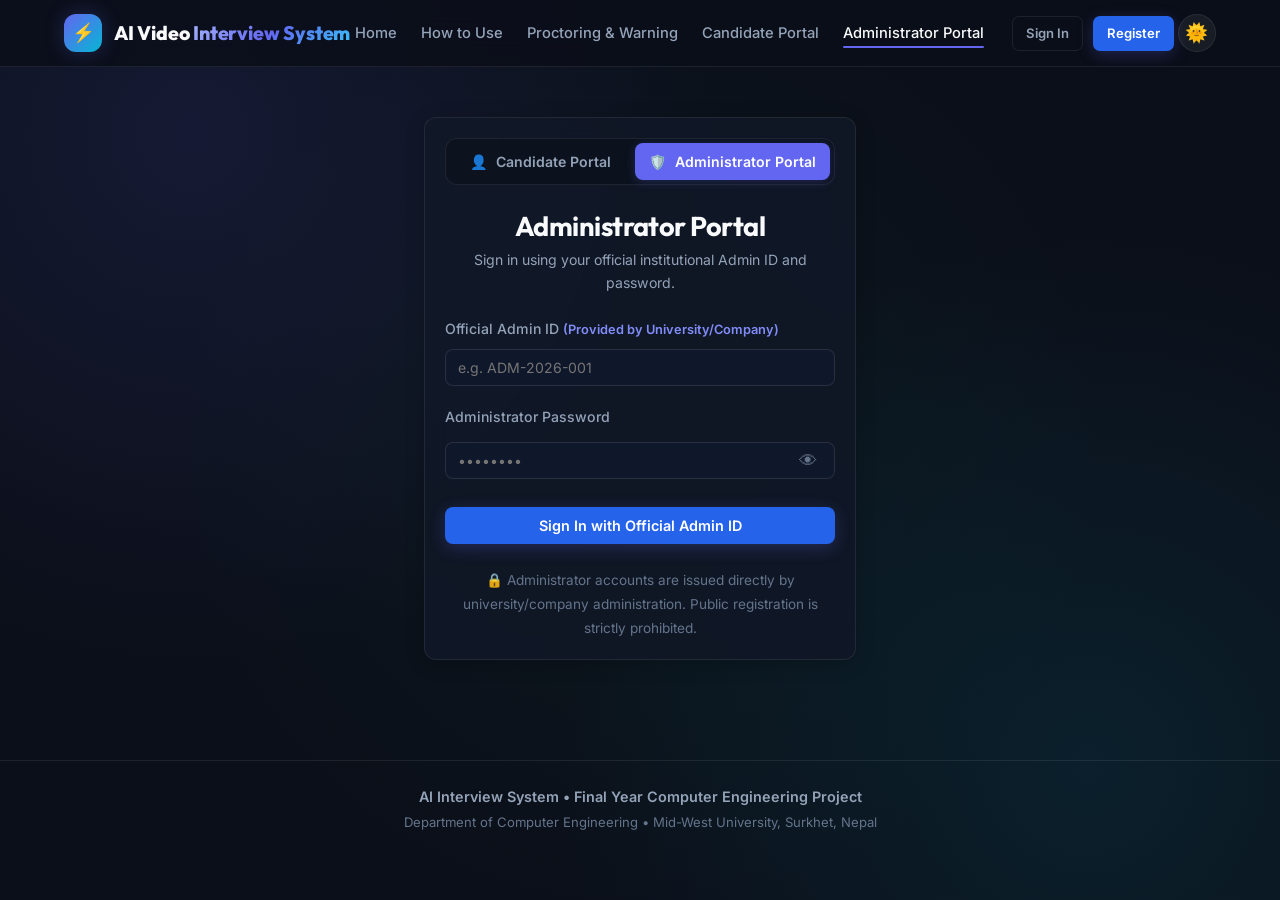
==== commit 97782c76: "Update feature" ====
--- a/frontend/admin.html
+++ b/frontend/admin.html
@@ -41,8 +41,9 @@
         <p style="color: var(--text-secondary); margin-top: 4px;">Candidate evaluation metrics, multimodal AI scores, and ranked assessment reports.</p>
       </div>
       <div style="display: flex; gap: 12px; align-items: center; flex-wrap: wrap;">
-        <button class="btn btn-primary btn-sm" onclick="openProvisionModal()">➕ Provision Admin</button>
-        <a href="db_viewer.html" class="btn btn-secondary btn-sm">🗄️ Database Explorer</a>
+        <button class="btn btn-primary btn-sm" onclick="openCreateCandidateModal()" style="font-weight: 700;">➕ Create Candidate</button>
+        <button class="btn btn-secondary btn-sm" onclick="openProvisionModal()">👤 Provision Admin</button>
+        <a href="db_viewer.html" class="btn btn-outline btn-sm">🗄️ Database Explorer</a>
         <button class="btn btn-outline btn-sm" onclick="loadRecruiterData()">🔄 Refresh Data</button>
       </div>
     </div>
@@ -122,12 +123,6 @@
             <option value="Full Stack Developer">Full Stack Developer</option>
             <option value="Data Scientist">Data Scientist</option>
           </select>
-          <button type="button" class="btn-export" onclick="exportCandidates('csv')" title="Export candidate data to CSV spreadsheet">
-            📥 CSV
-          </button>
-          <button type="button" class="btn-export" style="background: rgba(99, 102, 241, 0.15); border-color: rgba(99, 102, 241, 0.3); color: #a5b4fc;" onclick="exportCandidates('json')" title="Export candidate data to JSON file">
-            📋 JSON
-          </button>
         </div>
       </div>
 
@@ -215,7 +210,7 @@
           const list = document.getElementById("admin-quick-chips-list");
           wrap.style.display = "flex";
           list.innerHTML = "";
-          res.candidates.slice(0, 8).forEach(c => {
+          res.candidates.slice(0, 10).forEach(c => {
             const cid = c.candidate_id || `CID-${c.id}`;
             const chip = document.createElement("button");
             chip.type = "button";
@@ -400,6 +395,109 @@
       if (modal) modal.style.display = "none";
     }
 
+    // --- Candidate Creation Modal Handlers ---
+    let lastCreatedCandidate = null;
+
+    function openCreateCandidateModal() {
+      const modal = document.getElementById("create-candidate-modal");
+      if (modal) {
+        document.getElementById("create-candidate-form").reset();
+        document.getElementById("candidate-created-banner").style.display = "none";
+        document.getElementById("create-candidate-form").style.display = "block";
+        modal.style.display = "flex";
+      }
+    }
+
+    function closeCreateCandidateModal() {
+      const modal = document.getElementById("create-candidate-modal");
+      if (modal) modal.style.display = "none";
+    }
+
+    function toggleCandPasswordVisibility(inputId, btn) {
+      const input = document.getElementById(inputId);
+      if (!input) return;
+      if (input.type === "password") {
+        input.type = "text";
+        btn.textContent = "🙈";
+      } else {
+        input.type = "password";
+        btn.textContent = "👁";
+      }
+    }
+
+    async function handleCreateCandidateSubmit(e) {
+      e.preventDefault();
+      const submitBtn = document.getElementById("btn-submit-create-cand");
+      const name = document.getElementById("cand-name").value.trim();
+      const email = document.getElementById("cand-email").value.trim().toLowerCase();
+      const password = document.getElementById("cand-password").value.trim();
+      const targetRole = document.getElementById("cand-target-role").value;
+      const phone = document.getElementById("cand-phone").value.trim();
+      const institution = document.getElementById("cand-institution").value.trim();
+
+      if (password.length < 6) {
+        showToast("Password must be at least 6 characters long", "error");
+        return;
+      }
+
+      try {
+        submitBtn.disabled = true;
+        submitBtn.textContent = "Allocating Unique ID & Creating...";
+
+        const res = await Api.request("/api/admin/candidates/create", {
+          method: "POST",
+          body: JSON.stringify({
+            full_name: name,
+            email: email,
+            password: password,
+            target_role: targetRole,
+            phone: phone,
+            institution: institution
+          })
+        });
+
+        const cand = res.candidate;
+        lastCreatedCandidate = { ...cand, password };
+
+        // Show result banner with newly issued unique Candidate ID
+        document.getElementById("created-cid-val").textContent = cand.candidate_id;
+        document.getElementById("created-email-val").textContent = cand.email;
+        document.getElementById("created-pwd-val").textContent = password;
+        document.getElementById("created-name-val").textContent = cand.full_name;
+
+        document.getElementById("candidate-created-banner").style.display = "block";
+        document.getElementById("create-candidate-form").style.display = "none";
+
+        showToast(`Candidate created! Unique ID: ${cand.candidate_id}`, "success");
+
+        // Refresh stats and candidate pools
+        loadRecruiterData();
+        loadCandidatePoolChips();
+
+      } catch (err) {
+        showToast(err.message || "Failed to create candidate account", "error");
+      } finally {
+        submitBtn.disabled = false;
+        submitBtn.textContent = "Generate ID & Create Candidate";
+      }
+    }
+
+    function createAnotherCandidate() {
+      document.getElementById("create-candidate-form").reset();
+      document.getElementById("candidate-created-banner").style.display = "none";
+      document.getElementById("create-candidate-form").style.display = "block";
+    }
+
+    function copyCandidateCredentials() {
+      if (!lastCreatedCandidate) return;
+      const text = `AI Video Interview System - Candidate Credentials\nCandidate Name: ${lastCreatedCandidate.full_name}\nCandidate ID: ${lastCreatedCandidate.candidate_id}\nRegistered Email: ${lastCreatedCandidate.email}\nPassword: ${lastCreatedCandidate.password}\nPortal Link: ${window.location.origin}/login.html?portal=candidate`;
+      navigator.clipboard.writeText(text).then(() => {
+        showToast("Credentials copied to clipboard!", "success");
+      }).catch(() => {
+        showToast("Could not copy automatically. Please select text manually.", "info");
+      });
+    }
+
     async function handleProvisionSubmit(e) {
       e.preventDefault();
       const submitBtn = document.getElementById("btn-submit-provision");
@@ -492,6 +590,100 @@
     </div>
   </div>
 
+  <!-- Admin Candidate Creation Modal -->
+  <div id="create-candidate-modal" style="display: none; position: fixed; inset: 0; background: rgba(0,0,0,0.78); backdrop-filter: blur(8px); z-index: 9999; align-items: center; justify-content: center; padding: 20px;">
+    <div class="glass-card" style="max-width: 500px; width: 100%; border: 1.5px solid rgba(16, 185, 129, 0.45); max-height: 90vh; overflow-y: auto;">
+      <div style="display: flex; justify-content: space-between; align-items: center; margin-bottom: 18px;">
+        <div>
+          <span class="badge-role" style="background: rgba(16, 185, 129, 0.2); color: #34d399; font-weight: 700;">CANDIDATE ONBOARDING</span>
+          <h3 style="font-size: 1.4rem; margin-top: 6px;">Create New Candidate</h3>
+          <p style="font-size: 0.85rem; color: var(--text-secondary); margin-top: 2px;">Generate unique Candidate ID and set candidate credentials</p>
+        </div>
+        <button type="button" class="btn btn-outline btn-sm" onclick="closeCreateCandidateModal()" style="padding: 4px 10px; font-size: 1.1rem;">&times;</button>
+      </div>
+
+      <!-- Created Success Result Card -->
+      <div id="candidate-created-banner" style="display: none; background: rgba(16, 185, 129, 0.12); border: 1.5px solid rgba(16, 185, 129, 0.4); border-radius: 10px; padding: 18px; margin-bottom: 18px;">
+        <div style="display: flex; align-items: center; gap: 8px; color: #34d399; font-weight: 700; font-size: 1.05rem; margin-bottom: 12px;">
+          <span>✓</span> Candidate Created &amp; ID Allocated!
+        </div>
+        <div style="background: rgba(0, 0, 0, 0.35); border-radius: 8px; padding: 14px; font-size: 0.88rem; line-height: 1.7; color: var(--text-primary);">
+          <div><strong style="color: var(--text-muted);">Full Name:</strong> <span id="created-name-val" style="font-weight: 600;"></span></div>
+          <div><strong style="color: var(--text-muted);">Unique Candidate ID:</strong> <span id="created-cid-val" style="color: #818cf8; font-family: monospace; font-weight: 800; font-size: 1rem; letter-spacing: 0.5px;"></span></div>
+          <div><strong style="color: var(--text-muted);">Registered Email:</strong> <span id="created-email-val" style="color: #38bdf8;"></span></div>
+          <div><strong style="color: var(--text-muted);">Password:</strong> <span id="created-pwd-val" style="font-family: monospace; color: #f59e0b; font-weight: 700;"></span></div>
+        </div>
+
+        <div style="display: flex; gap: 10px; margin-top: 14px;">
+          <button type="button" class="btn btn-primary btn-sm" onclick="copyCandidateCredentials()" style="flex: 1; padding: 10px; font-weight: 700;">
+            📋 Copy Credentials
+          </button>
+          <button type="button" class="btn btn-outline btn-sm" onclick="createAnotherCandidate()" style="padding: 10px 14px;">
+            ➕ Create Another
+          </button>
+        </div>
+      </div>
+
+      <!-- Creation Form -->
+      <form id="create-candidate-form" onsubmit="handleCreateCandidateSubmit(event)">
+        <div class="input-group">
+          <label for="cand-name">Candidate Full Name *</label>
+          <input type="text" id="cand-name" class="form-control" placeholder="e.g. Aayush Sharma" required autocomplete="off">
+        </div>
+
+        <div class="input-group">
+          <label for="cand-email">Registered Email Address *</label>
+          <input type="email" id="cand-email" class="form-control" placeholder="candidate@example.com" required autocomplete="off">
+        </div>
+
+        <div class="input-group">
+          <label for="cand-password">Candidate Password *</label>
+          <div class="password-input-wrap">
+            <input type="password" id="cand-password" class="form-control" placeholder="Minimum 6 characters" minlength="6" required autocomplete="new-password">
+            <button type="button" class="password-eye-btn" onclick="toggleCandPasswordVisibility('cand-password', this)">👁</button>
+          </div>
+          <span style="font-size: 0.78rem; color: var(--text-muted); margin-top: 4px; display: block;">
+            The candidate can sign in with this password and their Candidate ID or Email.
+          </span>
+        </div>
+
+        <div class="input-group">
+          <label for="cand-target-role">Target Discipline / Role</label>
+          <select id="cand-target-role" class="form-control">
+            <option value="Software Engineer">Software Engineer</option>
+            <option value="AI/ML Engineer">AI/ML Engineer</option>
+            <option value="Full Stack Developer">Full Stack Developer</option>
+            <option value="Data Scientist">Data Scientist</option>
+            <option value="DevOps Engineer">DevOps Engineer</option>
+            <option value="Frontend Developer">Frontend Developer</option>
+            <option value="Backend Developer">Backend Developer</option>
+          </select>
+        </div>
+
+        <div class="input-group">
+          <label for="cand-phone">Contact Phone (Optional)</label>
+          <input type="tel" id="cand-phone" class="form-control" placeholder="+977-98XXXXXXXX">
+        </div>
+
+        <div class="input-group">
+          <label for="cand-institution">Institution / University</label>
+          <input type="text" id="cand-institution" class="form-control" value="Mid-West University">
+        </div>
+
+        <div style="background: rgba(99, 102, 241, 0.08); border-left: 3px solid #6366f1; border-radius: 6px; padding: 10px 14px; margin-bottom: 18px; font-size: 0.82rem; color: var(--text-secondary); line-height: 1.5;">
+          ⚡ <strong>Automatic Unique Candidate ID:</strong> A permanent, collision-resistant Candidate ID (e.g. <code>CID-2026-XXXXXX</code>) will be generated automatically and verified against all existing records to prevent duplicates.
+        </div>
+
+        <div style="display: flex; gap: 12px; justify-content: flex-end;">
+          <button type="button" class="btn btn-outline btn-sm" onclick="closeCreateCandidateModal()">Cancel</button>
+          <button type="submit" id="btn-submit-create-cand" class="btn btn-primary btn-sm" style="font-weight: 700;">
+            Generate ID &amp; Create Candidate 🚀
+          </button>
+        </div>
+      </form>
+    </div>
+  </div>
+
   <footer class="footer" style="margin-top: 50px; text-align: center; border-top: 1px solid var(--border-color); padding: 24px 0;">
     <div class="container">
       <p style="font-size: 0.9rem; color: var(--text-secondary); font-weight: 600;">
